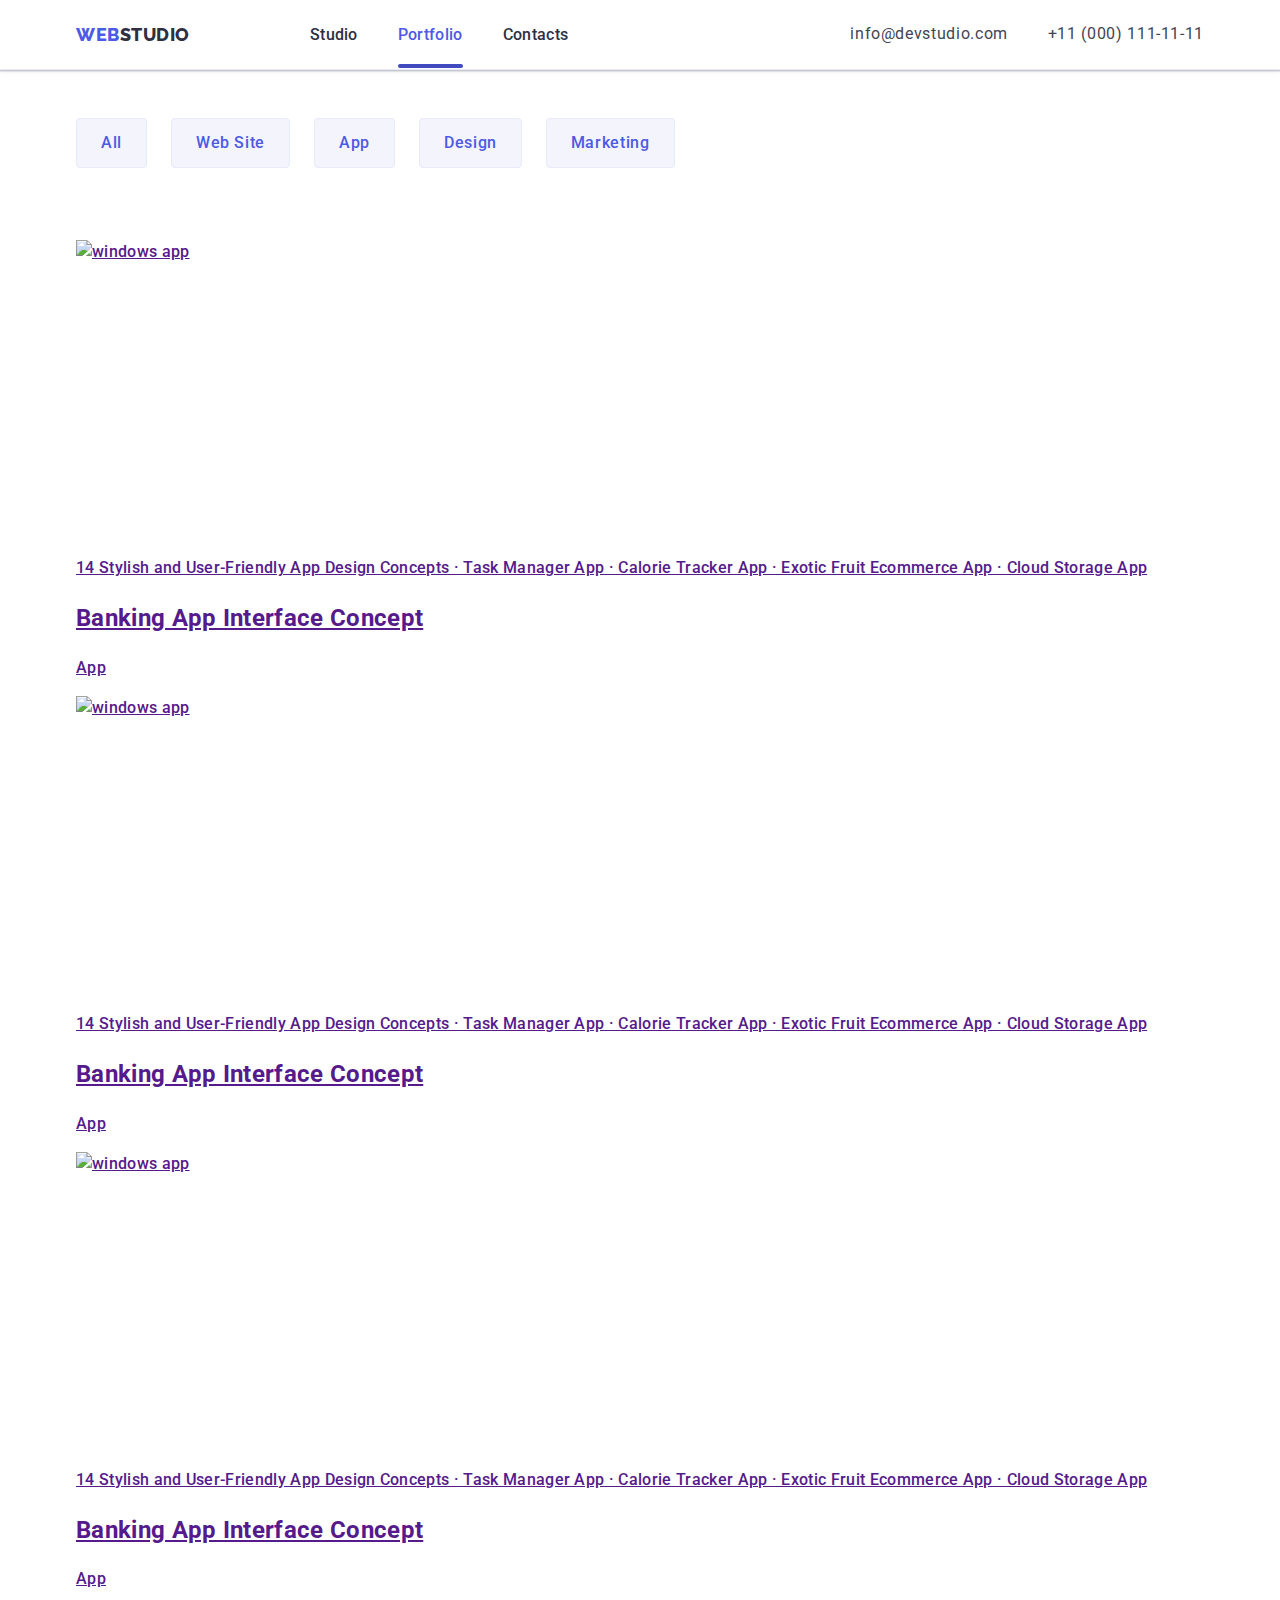
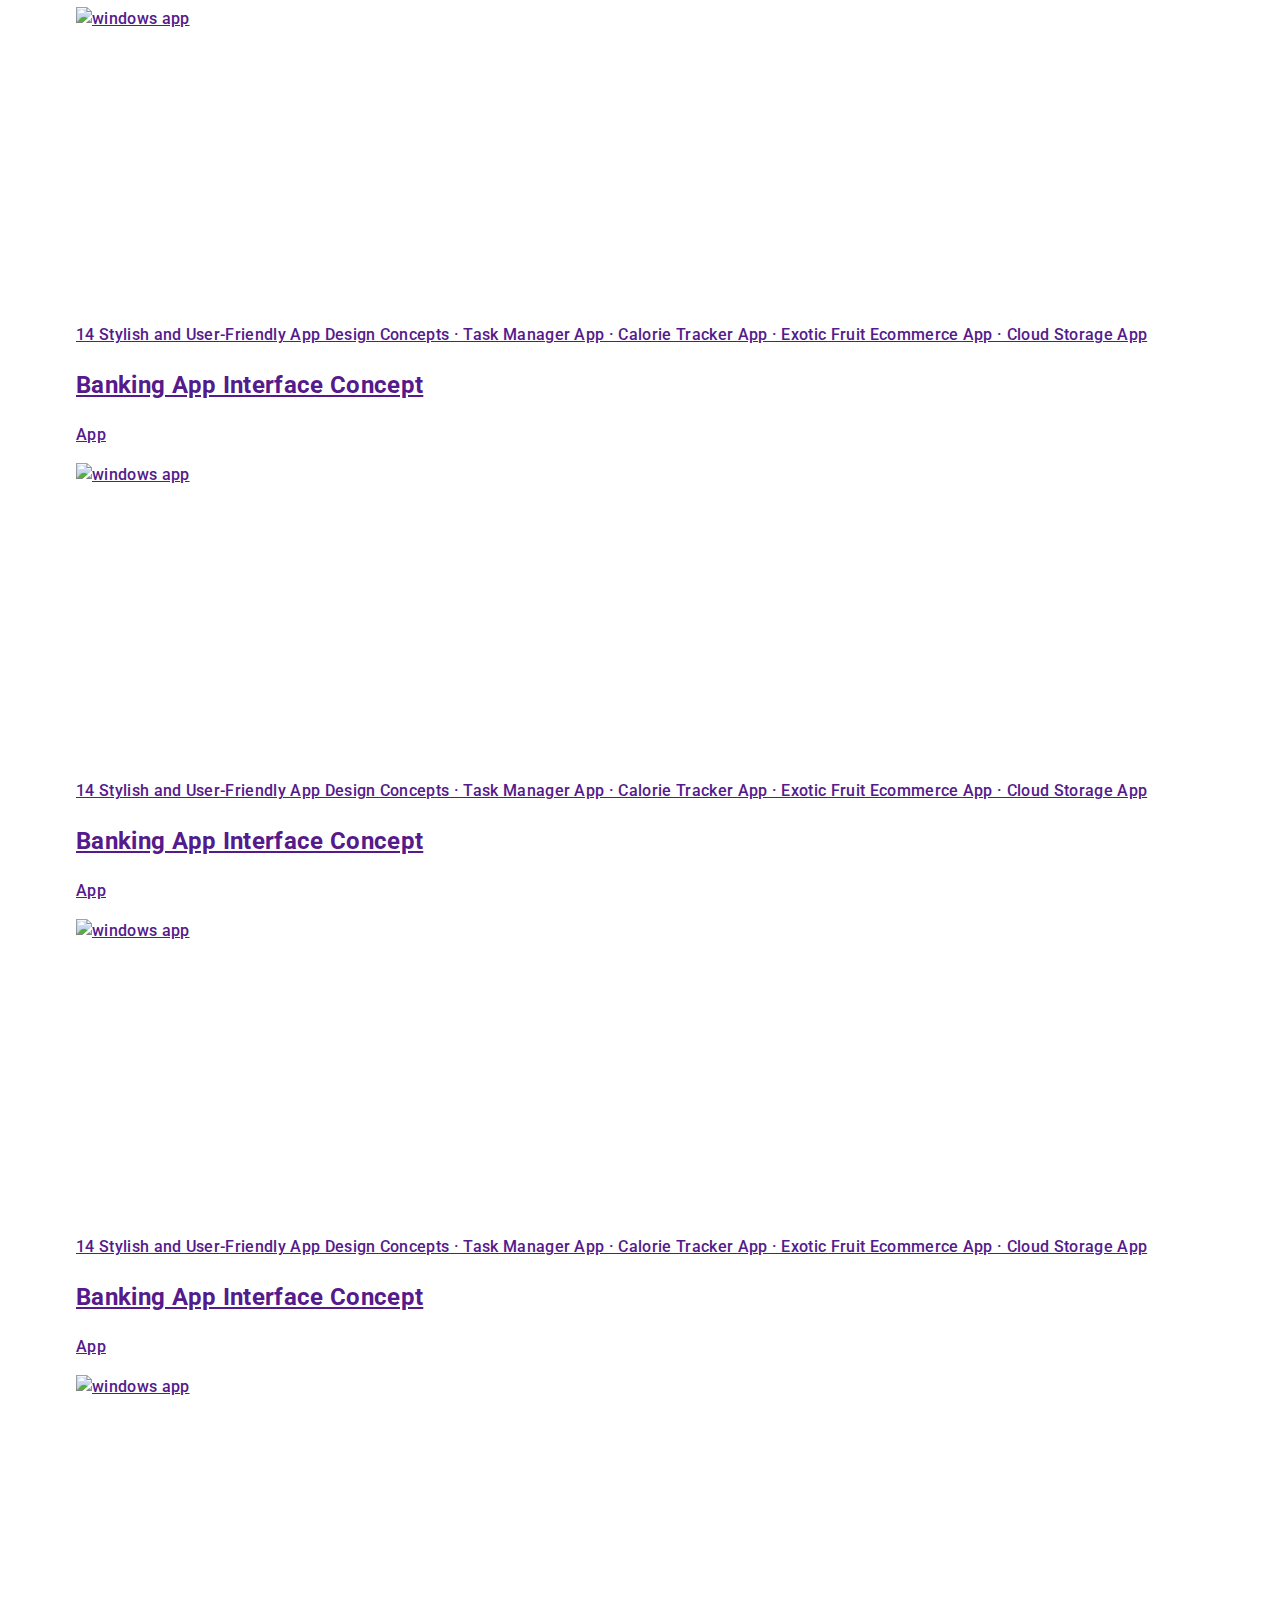
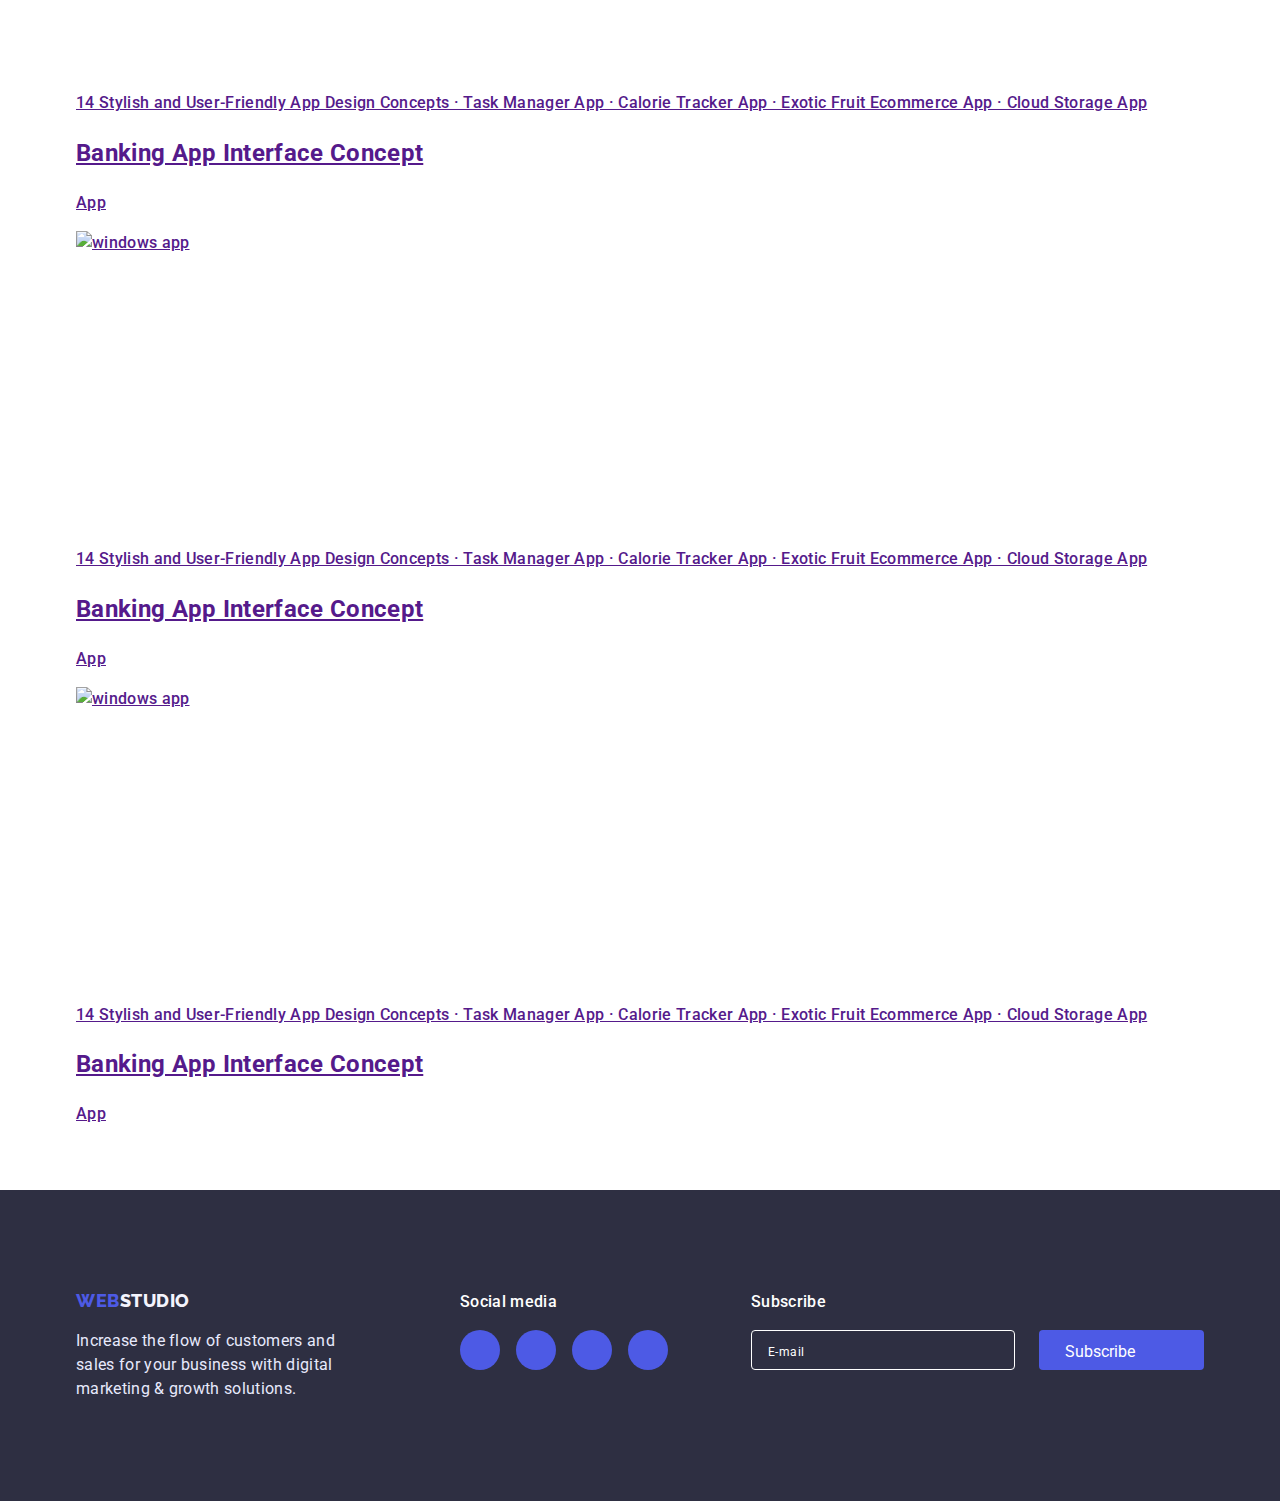
==== portfolio.html @ 79de7f24 "repaired main-page" ====
<!DOCTYPE html>
<html lang="en">
  <head>
    <meta charset="UTF-8" />
    <meta http-equiv="X-UA-Compatible" content="IE=edge" />
    <meta name="viewport" content="width=device-width, initial-scale=1.0" />
    <title>Portflio</title>
    <link rel="preconnect" href="https://fonts.googleapis.com" />
    <link rel="preconnect" href="https://fonts.gstatic.com" crossorigin />
    <link
      href="https://fonts.googleapis.com/css2?family=Raleway:wght@800&family=Roboto:wght@400;500;700;900&display=swap"
      rel="stylesheet"
    />
    <link
      rel="stylesheet"
      href="https://cdnjs.cloudflare.com/ajax/libs/modern-normalize/1.1.0/modern-normalize.min.css



"
    />
    <link rel="stylesheet" href="./css/main.min.css" />
    <!-- <link rel="stylesheet" href="./css/styles.css" /> -->
  </head>
  <body class="body">
    <!-- Шапка сайту -->
    <header class="page-header">
      <div class="container page-header-container main-nav">
        <nav class="navigation main-nav">
          <a href="./index.html" class="link-logo item link logo-header"
            >Web<span class="link-header-studio logo-heaer">Studio</span></a
          >
          <ul class="site-nav list link">
            <li class="item">
              <a href="./index.html" class="item-list link">Studio</a>
            </li>
            <li class="item">
              <a href="./portfolio.html" class="item-list current link"
                >Portfolio</a
              >
            </li>
            <li class="item"><a href="" class="item-list link">Contacts</a></li>
          </ul>
        </nav>

        <address class="adress-list main-adress">
          <ul class="contact list">
            <li class="contacts">
              <a class="link-contact link" href="mailto:info@devstudio.com"
                >info@devstudio.com</a
              >
            </li>
            <li class="contacts">
              <a class="link-contact link" href="tel:+110001111111"
                >+11 (000) 111-11-11</a
              >
            </li>
          </ul>
        </address>

        <button type="button" class="burger-mobile-menu" data-menu-open>
          <svg class="mobile-menu-open" width="32" height="22">
            <use href="./images/icons.svg#icon-burger"></use>
          </svg>
        </button>
      </div>
      <div class="mobile-menu" data-menu>
        <div class="container mobile-menu-container">
          <div>
            <button type="button" class="close-menu" data-menu-close>
              <svg class="icon-mobile-close" width="8" height="8">
                <use href="./images/icons.svg#icon-close"></use>
              </svg>
            </button>
            <nav class="navigation main-nav">
              <ul class="nav-site list link">
                <li class="item">
                  <a href="./index.html" class="item-list link">Studio</a>
                </li>
                <li class="item">
                  <a href="./portfolio.html" class="item-list link"
                    >Portfolio</a
                  >
                </li>
                <li class="item">
                  <a href="" class="item-list link current">Contacts</a>
                </li>
              </ul>
            </nav>
          </div>

          <div>
            <address class="list-adress main-adress">
              <ul class="contact-list list">
                <li class="contacts contact-main">
                  <a class="link-contact-main link" href="tel:+110001111111"
                    >+11 (000) 111-11-11</a
                  >
                </li>
                <li class="contacts">
                  <a class="link-contact link" href="mailto:info@devstudio.com"
                    >info@devstudio.com</a
                  >
                </li>
              </ul>
            </address>

            <ul class="team-soc">
              <li class="soc-item">
                <a href="" class="soc-link-ing">
                  <svg class="link-icon-mobile" width="24" height="24">
                    <use href="./images/icons.svg#icon-instagram"></use>
                  </svg>
                </a>
              </li>
              <li class="soc-item">
                <a href="" class="soc-link-ing">
                  <svg class="link-icon-mobile" width="24" height="24">
                    <use href="./images/icons.svg#icon-twitter"></use>
                  </svg>
                </a>
              </li>
              <li class="soc-item">
                <a href="" class="soc-link-ing">
                  <svg class="link-icon-mobile" width="24" height="24">
                    <use href="./images/icons.svg#icon-facebook"></use>
                  </svg>
                </a>
              </li>
              <li class="soc-item">
                <a href="" class="soc-link-ing">
                  <svg class="link-icon-mobile" width="24" height="24">
                    <use href="./images/icons.svg#icon-linkedin"></use>
                  </svg>
                </a>
              </li>
            </ul>
          </div>
        </div>
      </div>
    </header>
    <main>
      <section class="section-btn-list">
        <div class="container main-btn-section">
          <h1 hidden class="section-title">List-link</h1>
          <ul class="section-item list main-btn-list">
            <li class="portfolio-btn">
              <button class="btn-item" type="button">All</button>
            </li>
            <li class="portfolio-btn">
              <button class="btn-item" type="button">Web Site</button>
            </li>
            <li class="portfolio-btn">
              <button class="btn-item" type="button">App</button>
            </li>
            <li class="portfolio-btn">
              <button class="btn-item" type="button">Design</button>
            </li>
            <li class="portfolio-btn">
              <button class="btn-item" type="button">Marketing</button>
            </li>
          </ul>
          <ul class="portfolio-list list list-img">
            <li class="portfolio-item">
              <a href="" class="links-works link">
                <div class="project-thumb">
                  <img
                    src="./images/prf-1.jpg"
                    alt="windows app"
                    width="360"
                    height="300"
                  />

                  <div class="project-overlay">
                    <p class="project-text">
                      14 Stylish and User-Friendly App Design Concepts · Task
                      Manager App · Calorie Tracker App · Exotic Fruit Ecommerce
                      App · Cloud Storage App
                    </p>
                  </div>
                </div>
                <div class="set-card">
                  <h2 class="portfolio-title">Banking App Interface Concept</h2>
                  <p class="portfolio-text">App</p>
                </div></a
              >
            </li>

            <li class="portfolio-item">
              <a href="" class="links-works link">
                <div class="project-thumb">
                  <img
                    src="./images/prf-2.jpg"
                    alt="windows app"
                    width="360"
                    height="300"
                  />

                  <div class="project-overlay">
                    <p class="project-text">
                      14 Stylish and User-Friendly App Design Concepts · Task
                      Manager App · Calorie Tracker App · Exotic Fruit Ecommerce
                      App · Cloud Storage App
                    </p>
                  </div>
                </div>
                <div class="set-card">
                  <h2 class="portfolio-title">Banking App Interface Concept</h2>
                  <p class="portfolio-text">App</p>
                </div></a
              >
            </li>

            <li class="portfolio-item">
              <a href="" class="links-works link">
                <div class="project-thumb">
                  <img
                    src="./images/prf-3.jpg"
                    alt="windows app"
                    width="360"
                    height="300"
                  />

                  <div class="project-overlay">
                    <p class="project-text">
                      14 Stylish and User-Friendly App Design Concepts · Task
                      Manager App · Calorie Tracker App · Exotic Fruit Ecommerce
                      App · Cloud Storage App
                    </p>
                  </div>
                </div>
                <div class="set-card">
                  <h2 class="portfolio-title">Banking App Interface Concept</h2>
                  <p class="portfolio-text">App</p>
                </div></a
              >
            </li>

            <li class="portfolio-item">
              <a href="" class="links-works link">
                <div class="project-thumb">
                  <img
                    src="./images/prf-4.jpg"
                    alt="windows app"
                    width="360"
                    height="300"
                  />

                  <div class="project-overlay">
                    <p class="project-text">
                      14 Stylish and User-Friendly App Design Concepts · Task
                      Manager App · Calorie Tracker App · Exotic Fruit Ecommerce
                      App · Cloud Storage App
                    </p>
                  </div>
                </div>
                <div class="set-card">
                  <h2 class="portfolio-title">Banking App Interface Concept</h2>
                  <p class="portfolio-text">App</p>
                </div></a
              >
            </li>

            <li class="portfolio-item">
              <a href="" class="links-works link">
                <div class="project-thumb">
                  <img
                    src="./images/prf-5.jpg"
                    alt="windows app"
                    width="360"
                    height="300"
                  />

                  <div class="project-overlay">
                    <p class="project-text">
                      14 Stylish and User-Friendly App Design Concepts · Task
                      Manager App · Calorie Tracker App · Exotic Fruit Ecommerce
                      App · Cloud Storage App
                    </p>
                  </div>
                </div>
                <div class="set-card">
                  <h2 class="portfolio-title">Banking App Interface Concept</h2>
                  <p class="portfolio-text">App</p>
                </div></a
              >
            </li>

            <li class="portfolio-item">
              <a href="" class="links-works link">
                <div class="project-thumb">
                  <img
                    src="./images/prf-6.jpg"
                    alt="windows app"
                    width="360"
                    height="300"
                  />

                  <div class="project-overlay">
                    <p class="project-text">
                      14 Stylish and User-Friendly App Design Concepts · Task
                      Manager App · Calorie Tracker App · Exotic Fruit Ecommerce
                      App · Cloud Storage App
                    </p>
                  </div>
                </div>
                <div class="set-card">
                  <h2 class="portfolio-title">Banking App Interface Concept</h2>
                  <p class="portfolio-text">App</p>
                </div></a
              >
            </li>

            <li class="portfolio-item">
              <a href="" class="links-works link">
                <div class="project-thumb">
                  <img
                    src="./images/prf-7.jpg"
                    alt="windows app"
                    width="360"
                    height="300"
                  />

                  <div class="project-overlay">
                    <p class="project-text">
                      14 Stylish and User-Friendly App Design Concepts · Task
                      Manager App · Calorie Tracker App · Exotic Fruit Ecommerce
                      App · Cloud Storage App
                    </p>
                  </div>
                </div>
                <div class="set-card">
                  <h2 class="portfolio-title">Banking App Interface Concept</h2>
                  <p class="portfolio-text">App</p>
                </div></a
              >
            </li>

            <li class="portfolio-item">
              <a href="" class="links-works link">
                <div class="project-thumb">
                  <img
                    src="./images/prf-8.jpg"
                    alt="windows app"
                    width="360"
                    height="300"
                  />

                  <div class="project-overlay">
                    <p class="project-text">
                      14 Stylish and User-Friendly App Design Concepts · Task
                      Manager App · Calorie Tracker App · Exotic Fruit Ecommerce
                      App · Cloud Storage App
                    </p>
                  </div>
                </div>
                <div class="set-card">
                  <h2 class="portfolio-title">Banking App Interface Concept</h2>
                  <p class="portfolio-text">App</p>
                </div></a
              >
            </li>

            <li class="portfolio-item">
              <a href="" class="links-works link">
                <div class="project-thumb">
                  <img
                    src="./images/prf-9.jpg"
                    alt="windows app"
                    width="360"
                    height="300"
                  />

                  <div class="project-overlay">
                    <p class="project-text">
                      14 Stylish and User-Friendly App Design Concepts · Task
                      Manager App · Calorie Tracker App · Exotic Fruit Ecommerce
                      App · Cloud Storage App
                    </p>
                  </div>
                </div>
                <div class="set-card">
                  <h2 class="portfolio-title">Banking App Interface Concept</h2>
                  <p class="portfolio-text">App</p>
                </div></a
              >
            </li>
          </ul>
        </div>
      </section>
    </main>
    <!-- Футер -->
    <footer class="footer studio">
      <div class="container footer-top">
        <div class="footer-logo foot">
          <a class="link-footer link ftr" href="./index.html"
            >Web<span class="footer-studio">Studio</span></a
          >

          <p class="footer-text">
            Increase the flow of customers and sales for your business with
            digital marketing & growth solutions.
          </p>
        </div>
        <div class="footer-soc foot">
          <p class="footer-subject">Social media</p>
          <ul class="footer-list list">
            <li class="footer-item">
              <a href="" class="footer-link">
                <svg class="icon-ftr">
                  <use href="./images/icons.svg#icon-instagram"></use>
                </svg>
              </a>
            </li>
            <li class="footer-item">
              <a href="" class="footer-link">
                <svg class="icon-ftr">
                  <use href="./images/icons.svg#icon-twitter"></use>
                </svg>
              </a>
            </li>
            <li class="footer-item">
              <a href="" class="footer-link">
                <svg class="icon-ftr">
                  <use href="./images/icons.svg#icon-facebook"></use>
                </svg>
              </a>
            </li>
            <li class="footer-item">
              <a href="" class="footer-link">
                <svg class="icon-ftr">
                  <use href="./images/icons.svg#icon-linkedin"></use>
                </svg>
              </a>
            </li>
          </ul>
        </div>

        <div class="form-footer">
          <form class="input-form">
            <p class="subcribe">Subscribe</p>
            <div class="form-user-email">
              <label class="vissually-hidden" for="ftr-email">Email</label>
              <input
                id="ftr-email"
                class="input-footer"
                type="email"
                name="footer-email"
                placeholder="E-mail"
                required
              />
              <button type="submit" class="btn-submit">
                Subscribe
                <svg class="icon-ftr-subscribe">
                  <use href="./images/icons.svg#icon-subscribe"></use>
                </svg>
              </button>
            </div>
          </form>
        </div>
      </div>
    </footer>

    <script src="./js/mobile-menu.js"></script>
  </body>
</html>
---- css/main.min.css ----
.contacts{padding:0;width:auto}img{display:block;max-width:100%;height:auto}.list{padding:0;margin:0;list-style:none}.section-text{margin-top:0;margin-bottom:0;color:#434455;letter-spacing:.02em}.section-caption{margin:0;padding:0}.main-text{margin-top:0}body{color:#434455;font-style:normal;font-family:"Roboto",sans-serif;font-weight:500;font-size:16px;line-height:1.5;letter-spacing:.02em}@media screen and (max-width: 767px){.mobile-menu{position:fixed;width:100%;height:100%;top:0;left:0;background-color:#fff;overflow-y:scroll;-webkit-transform:scale(0.8);transform:scale(0.8);opacity:0;visibility:hidden;pointer-events:none;-webkit-transition:opacity 250ms cubic-bezier(0.4, 0, 0.2, 1),visibility 250ms cubic-bezier(0.4, 0, 0.2, 1),-webkit-transform 250ms cubic-bezier(0.4, 0, 0.2, 1);transition:opacity 250ms cubic-bezier(0.4, 0, 0.2, 1),visibility 250ms cubic-bezier(0.4, 0, 0.2, 1),-webkit-transform 250ms cubic-bezier(0.4, 0, 0.2, 1);transition:opacity 250ms cubic-bezier(0.4, 0, 0.2, 1),visibility 250ms cubic-bezier(0.4, 0, 0.2, 1),transform 250ms cubic-bezier(0.4, 0, 0.2, 1);transition:opacity 250ms cubic-bezier(0.4, 0, 0.2, 1),visibility 250ms cubic-bezier(0.4, 0, 0.2, 1),transform 250ms cubic-bezier(0.4, 0, 0.2, 1),-webkit-transform 250ms cubic-bezier(0.4, 0, 0.2, 1)}.mobile-menu.is-open{opacity:1;visibility:visible;pointer-events:auto;-webkit-transform:scale(1);transform:scale(1)}.mobile-menu>.mobile-menu-container{position:relative;padding-top:80px;padding-bottom:40px;padding-left:40px;padding-right:24px;display:-webkit-box;display:-ms-flexbox;display:flex;-webkit-box-orient:vertical;-webkit-box-direction:normal;-ms-flex-direction:column;flex-direction:column;-webkit-box-pack:justify;-ms-flex-pack:justify;justify-content:space-between;height:100%}.nav-site .link.current{color:#4d5ae5}.link-icon{width:16px;height:16px}.close-menu{position:absolute;width:24px;height:24px;top:24px;right:24px;padding:0;line-height:0;background-color:rgba(0,0,0,0);border:none;border-radius:50%;border:1px solid rgba(0,0,0,.1);background-color:#e7e9fc}.item-list{color:#2e2f42;text-decoration:none;font-size:36px;font-weight:700;line-height:1.111;letter-spacing:.02em}.contacts{padding:0;width:auto;display:block;margin:0}.contact-main{margin-bottom:40px}.team-soc{margin-top:40px}.nav-site .item+.item{margin-top:40px}.link-logo,.link-header-studio{font-family:"Raleway",sans-serif;font-weight:800;font-size:18px;line-height:1.17;letter-spacing:.03em;text-transform:uppercase}.link-logo{color:#4d5ae5;text-decoration:none}.link-header-studio{color:#2e2f42}.link-contact-main{display:block;font-style:normal;font-weight:700;font-size:24px;line-height:1.111;letter-spacing:.02em;color:#4d5ae5;text-decoration:none}.link-contact{font-style:normal;font-weight:500;line-height:1.2;letter-spacing:.02em;color:#434455;text-decoration:none}.team-soc{display:-webkit-box;display:-ms-flexbox;display:flex;-webkit-box-align:center;-ms-flex-align:center;align-items:center;list-style:none;margin-bottom:0;padding-left:0}.soc-link-ing{display:-webkit-box;display:-ms-flexbox;display:flex;-webkit-box-pack:center;-ms-flex-pack:center;justify-content:center;-webkit-box-align:center;-ms-flex-align:center;align-items:center;width:40px;height:40px;border-radius:50%;background-color:#4d5ae5}.burger-mobile-menu{padding:0;border:none;background-color:rgba(0,0,0,0)}}/*! normalize.css v8.0.1 | MIT License | github.com/necolas/normalize.css */html{line-height:1.15;-webkit-text-size-adjust:100%}body{margin:0}main{display:block}h1{font-size:2em;margin:.67em 0}hr{-webkit-box-sizing:content-box;box-sizing:content-box;height:0;overflow:visible}pre{font-family:monospace,monospace;font-size:1em}a{background-color:rgba(0,0,0,0)}abbr[title]{border-bottom:none;text-decoration:underline;-webkit-text-decoration:underline dotted;text-decoration:underline dotted}b,strong{font-weight:bolder}code,kbd,samp{font-family:monospace,monospace;font-size:1em}small{font-size:80%}sub,sup{font-size:75%;line-height:0;position:relative;vertical-align:baseline}sub{bottom:-0.25em}sup{top:-0.5em}img{border-style:none}button,input,optgroup,select,textarea{font-family:inherit;font-size:100%;line-height:1.15;margin:0}button,input{overflow:visible}button,select{text-transform:none}button,[type=button],[type=reset],[type=submit]{-webkit-appearance:button}button::-moz-focus-inner,[type=button]::-moz-focus-inner,[type=reset]::-moz-focus-inner,[type=submit]::-moz-focus-inner{border-style:none;padding:0}button:-moz-focusring,[type=button]:-moz-focusring,[type=reset]:-moz-focusring,[type=submit]:-moz-focusring{outline:1px dotted ButtonText}fieldset{padding:.35em .75em .625em}legend{-webkit-box-sizing:border-box;box-sizing:border-box;color:inherit;display:table;max-width:100%;padding:0;white-space:normal}progress{vertical-align:baseline}textarea{overflow:auto}[type=checkbox],[type=radio]{-webkit-box-sizing:border-box;box-sizing:border-box;padding:0}[type=number]::-webkit-inner-spin-button,[type=number]::-webkit-outer-spin-button{height:auto}[type=search]{-webkit-appearance:textfield;outline-offset:-2px}[type=search]::-webkit-search-decoration{-webkit-appearance:none}::-webkit-file-upload-button{-webkit-appearance:button;font:inherit}details{display:block}summary{display:list-item}template{display:none}[hidden]{display:none}.container{padding-left:15px;padding-right:15px;max-width:428px;margin-left:auto;margin-right:auto}.container{width:100%}@media screen and (min-width: 320px){.container{margin-left:auto;margin-right:auto}}@media screen and (min-width: 480px){.container{width:428px}}@media screen and (min-width: 768px){.container{width:768px}}@media screen and (min-width: 1200px){.container{width:1158px}}@media screen and (max-width: 1199px){.container-add{padding-top:0}.section-subject{margin-bottom:0}.section{padding-top:96px}.soc-list{display:-webkit-box;display:-ms-flexbox;display:flex;-ms-flex-wrap:wrap;flex-wrap:wrap;-webkit-column-gap:16px;-moz-column-gap:16px;column-gap:16px;row-gap:72px;-webkit-box-pack:center;-ms-flex-pack:center;justify-content:center}.item-link{display:-webkit-box;display:-ms-flexbox;display:flex;-webkit-box-align:center;-ms-flex-align:center;align-items:center;-webkit-box-pack:center;-ms-flex-pack:center;justify-content:center;width:190px;height:88px;border:1px solid #8e8f99;color:#8e8f99;border-radius:4px;-webkit-transition:color 250ms cubic-bezier(0.4, 0, 0.2, 1),border-color 250ms cubic-bezier(0.4, 0, 0.2, 1);transition:color 250ms cubic-bezier(0.4, 0, 0.2, 1),border-color 250ms cubic-bezier(0.4, 0, 0.2, 1)}.item-link:hover,.item-link:focus{border-color:#404bbf;color:#404bbf}.link-icon-list{width:104px;height:56px;fill:currentColor}}@media screen and (min-width: 768px){.item-link{width:168px}.soc-list{-webkit-column-gap:24px;-moz-column-gap:24px;column-gap:24px;row-gap:72px}}@media screen and (min-width: 1200px){.item-link{width:168px}.container-add{padding-top:0}.section-subject{margin-bottom:0}.soc-list{display:-webkit-box;display:-ms-flexbox;display:flex;gap:24px}.item-link{display:-webkit-box;display:-ms-flexbox;display:flex;-webkit-box-align:center;-ms-flex-align:center;align-items:center;-webkit-box-pack:center;-ms-flex-pack:center;justify-content:center;width:168px;height:88px;border:1px solid #8e8f99;color:#8e8f99;border-radius:4px;-webkit-transition:color 250ms cubic-bezier(0.4, 0, 0.2, 1),border-color 250ms cubic-bezier(0.4, 0, 0.2, 1);transition:color 250ms cubic-bezier(0.4, 0, 0.2, 1),border-color 250ms cubic-bezier(0.4, 0, 0.2, 1)}.item-link:hover,.item-link:focus{border-color:#404bbf;color:#404bbf}.link-icon-list{width:104px;height:56px;fill:currentColor}}@media screen and (max-width: 767px){.site-nav{display:none}.adress-list{display:none}}.main-nav .link-logo{padding-top:24px;padding-bottom:24px;display:inline-block}.page-header{border-bottom:1px solid #e7e9fc;-webkit-box-shadow:0px 1px 6px rgba(46,47,66,.08),0px 1px 1px rgba(46,47,66,.16),0px 2px 1px rgba(46,47,66,.08);box-shadow:0px 1px 6px rgba(46,47,66,.08),0px 1px 1px rgba(46,47,66,.16),0px 2px 1px rgba(46,47,66,.08)}.page-header-container{display:-webkit-box;display:-ms-flexbox;display:flex;-webkit-box-align:center;-ms-flex-align:center;align-items:center;-webkit-box-pack:justify;-ms-flex-pack:justify;justify-content:space-between}.burger-mobile-menu{padding:0;border:none;background-color:rgba(0,0,0,0)}.list{padding:0;margin:0;list-style:none}@media screen and (min-width: 768px){.mobile-menu,.burger-mobile-menu{display:none}.main-nav{display:-webkit-box;display:-ms-flexbox;display:flex;-webkit-box-align:center;-ms-flex-align:center;align-items:center}.main-nav .link-logo{padding-top:26px;padding-bottom:26px}.site-nav{display:-webkit-box;display:-ms-flexbox;display:flex;margin-left:76px}.contacts{display:-webkit-box;display:-ms-flexbox;display:flex}.link-logo,.link-header-studio{font-family:"Raleway",sans-serif;font-weight:800;font-size:18px;line-height:1.17;letter-spacing:.03em;text-transform:uppercase}.link-logo{color:#4d5ae5;text-decoration:none}.link-header-studio{color:#2e2f42}.item-list{font-style:normal;font-weight:500;letter-spacing:.02em;color:#404bbf;color:#2e2f42;text-decoration:none}.item-list:hover,.item-list:focus{color:#404bbf}.link.current{color:#404bbf}.navigation .link-logo{color:#4d5ae5}.site-nav .link-logo-item{color:#4d5ae5}.site-nav{margin-left:120px}.site-nav .item+.item{margin-left:40px}.site-nav .item-list{padding-top:24px;padding-bottom:24px}.link-contact{font-style:normal;font-weight:400;font-size:12px;line-height:1.17;letter-spacing:.04em;color:#434455;text-decoration:none}.contact .contacts+.contacts{margin-top:12px}.contacts .link-contact{color:#434455}.contacts .link-contact:hover,.contacts .link-contact:focus{color:#404bbf}.site-nav .link.current{color:#4d5ae5;position:relative}.item>.current::after{content:"";position:absolute;left:0px;bottom:0;width:100%;height:4px;border-radius:2px;background-color:#404bbf}.page-header-container{padding-left:15px;padding-right:15px}}@media screen and (min-width: 1200px){.contact{display:-webkit-box;display:-ms-flexbox;display:flex}.contact .contacts+.contacts{margin-top:0;margin-left:40px}.contacts .link-contact{padding-top:24px;padding-bottom:24px}.link-contact{font-size:16px}}.hero-title{margin:0 auto;margin-bottom:72px;max-width:496px;color:#fff;font-weight:700;font-size:56px;line-height:1.07;letter-spacing:.02em}.hero-background{padding:0}.button-hero{padding:16px 32px;min-width:169px;cursor:pointer;color:#fff;background-color:#4d5ae5;font-family:inherit;font-weight:500;font-size:16px;line-height:1.5;letter-spacing:.04em;border-radius:4px;border:1px solid rgba(0,0,0,0);-webkit-transition:background-color 250ms cubic-bezier(0.4, 0, 0.2, 1);transition:background-color 250ms cubic-bezier(0.4, 0, 0.2, 1)}.hero{padding-top:112px;padding-bottom:112px;text-align:center;background-color:rgba(46,47,66,.7);margin:0 auto;background-image:-webkit-gradient(linear, left top, left bottom, from(rgba(46, 47, 66, 0.7)), to(rgba(46, 47, 66, 0.7))),url(../images/mob1x.jpg);background-image:linear-gradient(rgba(46, 47, 66, 0.7), rgba(46, 47, 66, 0.7)),url(../images/mob1x.jpg);background-repeat:no-repeat;background-position:center;background-size:cover}@media screen and (min-device-pixel-ratio: 2)and (max-width: 767px),screen and (-webkit-min-device-pixel-ratio: 2)and (max-width: 767px),screen and (min-resolution: 192dpi)and (max-width: 767px),screen and (min-resolution: 2dppx)and (max-width: 767px){.hero{background-image:-webkit-gradient(linear, left top, left bottom, from(rgba(46, 47, 66, 0.7)), to(rgba(46, 47, 66, 0.7))),url(../images/mob@2x.jpg);background-image:linear-gradient(rgba(46, 47, 66, 0.7), rgba(46, 47, 66, 0.7)),url(../images/mob@2x.jpg);max-width:480px}}@media screen and (max-width: 767px){.hero-title{width:320px;font-size:36px;line-height:1.111}}@media screen and (min-width: 768px){.hero-title{max-width:496px;font-size:56px;line-height:1.07}.hero{background-image:-webkit-gradient(linear, left top, left bottom, from(rgba(46, 47, 66, 0.7)), to(rgba(46, 47, 66, 0.7))),url(../images/tab1x.jpg);background-image:linear-gradient(rgba(46, 47, 66, 0.7), rgba(46, 47, 66, 0.7)),url(../images/tab1x.jpg)}.hero-title{margin-bottom:36px}}@media screen and (min-width: 768px)and (min-device-pixel-ratio: 2)and (min-width: 768px),screen and (min-width: 768px)and (-webkit-min-device-pixel-ratio: 2)and (min-width: 768px),screen and (min-width: 768px)and (min-resolution: 192dpi)and (min-width: 768px),screen and (min-width: 768px)and (min-resolution: 2dppx)and (min-width: 768px){.hero{background-image:-webkit-gradient(linear, left top, left bottom, from(rgba(46, 47, 66, 0.7)), to(rgba(46, 47, 66, 0.7))),url(../images/tab@2x.jpg);background-image:linear-gradient(rgba(46, 47, 66, 0.7), rgba(46, 47, 66, 0.7)),url(../images/tab@2x.jpg)}}@media screen and (min-width: 1200px){.hero-title{margin-bottom:48px}.hero{padding-top:188px;padding-bottom:188px;background-image:-webkit-gradient(linear, left top, left bottom, from(rgba(46, 47, 66, 0.7)), to(rgba(46, 47, 66, 0.7))),url(../images/desktop1x.jpg);background-image:linear-gradient(rgba(46, 47, 66, 0.7), rgba(46, 47, 66, 0.7)),url(../images/desktop1x.jpg)}}@media screen and (min-width: 1200px)and (min-device-pixel-ratio: 2)and (min-width: 1200px),screen and (min-width: 1200px)and (-webkit-min-device-pixel-ratio: 2)and (min-width: 1200px),screen and (min-width: 1200px)and (min-resolution: 192dpi)and (min-width: 1200px),screen and (min-width: 1200px)and (min-resolution: 2dppx)and (min-width: 1200px){.hero{background-image:-webkit-gradient(linear, left top, left bottom, from(rgba(46, 47, 66, 0.7)), to(rgba(46, 47, 66, 0.7))),url(../images/desktop@2x.jpg);background-image:linear-gradient(rgba(46, 47, 66, 0.7), rgba(46, 47, 66, 0.7)),url(../images/desktop@2x.jpg)}}@media screen and (min-width: 1200px){.hero-title{max-width:496px;font-size:56px;line-height:1.07}}@media screen and (min-width: 768px)and (max-width: 1199px){.hero{max-width:768px}}@media screen and (min-width: 1200px){.hero{min-width:1200px}}.backdrop.is-hidden{opacity:0;pointer-events:none;visibility:hidden}.backdrop{position:fixed;left:0;top:0;width:100%;height:100%;background-color:rgba(46,47,66,.4);opacity:1;-webkit-transition:opacity 250ms cubic-bezier(0.4, 0, 0.2, 1),visibility 250ms cubic-bezier(0.4, 0, 0.2, 1);transition:opacity 250ms cubic-bezier(0.4, 0, 0.2, 1),visibility 250ms cubic-bezier(0.4, 0, 0.2, 1)}.backdrop.is-hidden .modal{-webkit-transform:translate(-50%, -50%) scale(1.1);transform:translate(-50%, -50%) scale(1.1)}.modal{position:absolute;top:50%;left:50%;padding:72px 24px 24px 24px;border-radius:4px;max-width:392px;width:100%;min-height:586px;-webkit-transform:translate(-50%, -50%) scale(1);transform:translate(-50%, -50%) scale(1);-webkit-transition:-webkit-transform 250ms cubic-bezier(0.4, 0, 0.2, 1);transition:-webkit-transform 250ms cubic-bezier(0.4, 0, 0.2, 1);transition:transform 250ms cubic-bezier(0.4, 0, 0.2, 1);transition:transform 250ms cubic-bezier(0.4, 0, 0.2, 1), -webkit-transform 250ms cubic-bezier(0.4, 0, 0.2, 1);background-color:#fcfcfc;-webkit-box-shadow:0px 1px 1px rgba(0,0,0,.14),0px 1px 3px rgba(0,0,0,.12),0px 2px 1px rgba(0,0,0,.2);box-shadow:0px 1px 1px rgba(0,0,0,.14),0px 1px 3px rgba(0,0,0,.12),0px 2px 1px rgba(0,0,0,.2)}.icon-modal{width:8px;height:8px;position:absolute;top:50%;left:50%;-webkit-transform:translate(-50%, -50%);transform:translate(-50%, -50%)}.close-modal{position:absolute;width:24px;height:24px;top:24px;right:24px;border-radius:50%;cursor:pointer;border:1px solid rgba(0,0,0,.1);background-color:#e7e9fc;-webkit-transition:opacity 250ms cubic-bezier(0.4, 0, 0.2, 1),background-color 250ms cubic-bezier(0.4, 0, 0.2, 1);transition:opacity 250ms cubic-bezier(0.4, 0, 0.2, 1),background-color 250ms cubic-bezier(0.4, 0, 0.2, 1);padding:0;fill:#2e2f42}.close-modal:hover,.close-modal:focus{background-color:#4d5ae5;fill:#fff}.form-modal-text{font-weight:500;text-align:center;letter-spacing:.02em;color:#2e2f42;margin-top:0;margin-bottom:16px}.top-label{font-size:12px;line-height:1.17;margin-bottom:4px;letter-spacing:.04em;color:#8e8f99}.form-field{display:-webkit-box;display:-ms-flexbox;display:flex;-webkit-box-orient:vertical;-webkit-box-direction:normal;-ms-flex-direction:column;flex-direction:column;margin-bottom:8px;border-radius:4px}.form-input{padding:11px 38px;margin:0;border:1px solid rgba(46,47,66,.4);border-radius:4px;-webkit-transition:border-color 250ms cubic-bezier(0.4, 0, 0.2, 1);transition:border-color 250ms cubic-bezier(0.4, 0, 0.2, 1);width:100%;height:40px;background-color:rgba(0,0,0,0)}.form-label{margin-bottom:4px;color:#8e8f99}.button-form{-webkit-box-align:center;-ms-flex-align:center;align-items:center;display:-webkit-box;display:-ms-flexbox;display:flex;-webkit-box-pack:center;-ms-flex-pack:center;justify-content:center;cursor:pointer;min-width:169px;padding:16px 32px;margin-left:auto;margin-right:auto;line-height:24px;border-radius:4px;border-color:rgba(0,0,0,0);color:#fff;background-color:#4d5ae5;-webkit-transition:background-color 250ms cubic-bezier(0.4, 0, 0.2, 1),-webkit-box-shadow 250ms cubic-bezier(0.4, 0, 0.2, 1);transition:background-color 250ms cubic-bezier(0.4, 0, 0.2, 1),-webkit-box-shadow 250ms cubic-bezier(0.4, 0, 0.2, 1);transition:background-color 250ms cubic-bezier(0.4, 0, 0.2, 1),box-shadow 250ms cubic-bezier(0.4, 0, 0.2, 1);transition:background-color 250ms cubic-bezier(0.4, 0, 0.2, 1),box-shadow 250ms cubic-bezier(0.4, 0, 0.2, 1),-webkit-box-shadow 250ms cubic-bezier(0.4, 0, 0.2, 1)}.button-form:hover,.button-form:focus{background-color:#404bbf;-webkit-box-shadow:0px 4px 4px rgba(0,0,0,.15);box-shadow:0px 4px 4px rgba(0,0,0,.15)}.form-icon{position:absolute;top:50%;left:16px;-webkit-transform:translateY(-50%);transform:translateY(-50%);width:18px;height:18px;-webkit-transition:fill 250ms cubic-bezier(0.4, 0, 0.2, 1);transition:fill 250ms cubic-bezier(0.4, 0, 0.2, 1)}.thumb-form{position:relative}.form-icons{position:absolute;top:50%;left:16px;-webkit-transform:translateY(-50%);transform:translateY(-50%);width:18px;height:24px;-webkit-transition:fill 250ms cubic-bezier(0.4, 0, 0.2, 1);transition:fill 250ms cubic-bezier(0.4, 0, 0.2, 1)}.thumb-form:focus-within>.form-input{border-color:#4d5ae5;outline:none}.thumb-form:focus-within>.form-icon,.thumb-form:focus-within>.form-icons{fill:#4d5ae5}.form-comment{display:-webkit-box;display:-ms-flexbox;display:flex;-webkit-box-orient:vertical;-webkit-box-direction:normal;-ms-flex-direction:column;flex-direction:column;margin-bottom:16px}.user-comments-area{width:100%;height:120px;margin:0;padding:8px 16px;border:1px solid rgba(46,47,66,.4);border-radius:4px;-webkit-transition:border-color 250ms cubic-bezier(0.4, 0, 0.2, 1);transition:border-color 250ms cubic-bezier(0.4, 0, 0.2, 1);background-color:rgba(0,0,0,0);resize:none}.user-comments-area::-webkit-input-placeholder{font-size:12px;line-height:1.17;letter-spacing:.04em;color:rgba(46,47,66,.4)}.user-comments-area::-moz-placeholder{font-size:12px;line-height:1.17;letter-spacing:.04em;color:rgba(46,47,66,.4)}.user-comments-area:-ms-input-placeholder{font-size:12px;line-height:1.17;letter-spacing:.04em;color:rgba(46,47,66,.4)}.user-comments-area::-ms-input-placeholder{font-size:12px;line-height:1.17;letter-spacing:.04em;color:rgba(46,47,66,.4)}.user-comments-area::placeholder{font-size:12px;line-height:1.17;letter-spacing:.04em;color:rgba(46,47,66,.4)}.form-comment:focus-within>.user-comments-area{border-color:#4d5ae5;outline:none}.privacy-link{color:#4d5ae5;display:inline-block;font-size:12px;line-height:1.17;letter-spacing:.04em;margin-left:4px}.check-text{display:-webkit-box;display:-ms-flexbox;display:flex;-webkit-box-align:center;-ms-flex-align:center;align-items:center;gap:5px}.check-text>.check-icon{width:16px;height:16px;border:1px solid rgba(46,47,66,.4);border-radius:2px;display:-webkit-box;display:-ms-flexbox;display:flex;cursor:pointer;-ms-flex-negative:0;flex-shrink:0;-webkit-box-align:center;-ms-flex-align:center;align-items:center;-webkit-box-pack:center;-ms-flex-pack:center;justify-content:center;fill:rgba(0,0,0,0);-webkit-transition:background-color 250ms cubic-bezier(0.4, 0, 0.2, 1),fill 250ms cubic-bezier(0.4, 0, 0.2, 1);transition:background-color 250ms cubic-bezier(0.4, 0, 0.2, 1),fill 250ms cubic-bezier(0.4, 0, 0.2, 1)}.checkbox-input:checked+.check-text>.check-icon{background-color:#404bbf;border:none;fill:#f4f4fd}.checkbox-input:focus+.check-text>.check-icon{border-color:#404bbf}.form-agree{margin-bottom:24px;width:100%}.text-form{height:16px;font-size:12px;line-height:1.17;letter-spacing:.04em;color:#8e8f99}.check-text{display:-webkit-box;display:-ms-flexbox;display:flex;-webkit-box-align:center;-ms-flex-align:center;align-items:center}.checkbox-input{position:absolute;width:1px;height:1px;margin:-1px;border:0;padding:0;white-space:nowrap;-webkit-clip-path:inset(100%);clip-path:inset(100%);clip:rect(0 0 0 0);overflow:hidden}.icon-checkbox{width:10px;height:8px}.section-title-hidden{position:absolute;width:1px;height:1px;margin:-1px;border:0;padding:0;white-space:nowrap;-webkit-clip-path:inset(100%);clip-path:inset(100%);clip:rect(0 0 0 0);overflow:hidden}@media screen and (max-width: 767px){.container-list{padding-left:15px;padding-right:15px;margin:0;max-width:480px;margin-left:auto;margin-right:auto}.section-title{margin-top:0;margin-bottom:8px;font-style:normal;font-weight:700;font-size:36px;line-height:1.111;text-align:center;letter-spacing:.02em;color:#2e2f42}.section-text{font-style:normal;font-weight:500;letter-spacing:.02em}.item-section-features:not(:last-child){margin-bottom:72px}}@media screen and (min-width: 768px){.section{padding-top:96px;padding-bottom:96px}.container-list{margin:0;max-width:768px;margin-left:auto;margin-right:auto}.main-section{display:-webkit-box;display:-ms-flexbox;display:flex;-ms-flex-wrap:wrap;flex-wrap:wrap;-webkit-column-gap:24px;-moz-column-gap:24px;column-gap:24px;row-gap:48px}.item-section-features{width:50%;-ms-flex-preferred-size:calc((100% - 48px)/2);flex-basis:calc((100% - 48px)/2);margin-right:0}.section-title{margin-top:0;margin-bottom:8px;font-style:normal;font-weight:700;font-size:36px;line-height:1.111;letter-spacing:.02em}}@media screen and (max-width: 1199px){.link-features{display:none}.section-sec{display:none}}@media screen and (max-width: 767px)and (max-width: 1199px){.main-section{-ms-flex-wrap:wrap;flex-wrap:wrap}}@media screen and (min-width: 1200px){.section{padding-top:120px;padding-bottom:120px}.main-section{-ms-flex-wrap:nowrap;flex-wrap:nowrap;max-width:1158px}.item-section-features{margin:0}.section-title{font-weight:500;font-size:20px;line-height:1.2}.section-list{display:-webkit-box;display:-ms-flexbox;display:flex;gap:24px}.section-text{font-weight:400}.main-section .item-section-features{width:264px}.link-features{display:-webkit-box;display:-ms-flexbox;display:flex;-webkit-box-pack:center;-ms-flex-pack:center;justify-content:center;-webkit-box-align:center;-ms-flex-align:center;align-items:center;width:264px;height:112px;margin-bottom:8px;border-radius:4px;background-color:#f4f4fd}.icon-features{width:60px;height:64px}}@media screen and (min-width: 1199px){.our-work{display:-webkit-box;display:-ms-flexbox;display:flex}.devices .list-works+.list-works{margin-left:24px}.section{color:#2e2f42}.section-sec{padding-bottom:120px}.section-subject{margin-top:0;margin-bottom:72px;font-weight:700;font-size:36px;line-height:1.11;text-align:center;letter-spacing:.02em;text-transform:capitalize}}@media screen and (max-width: 767px){.section{padding-bottom:96px}.section-subject{margin-top:0;margin-bottom:72px;font-style:normal;font-weight:700;font-size:36px;line-height:1.1;text-align:center}.team-subject{display:-webkit-box;display:-ms-flexbox;display:flex;-webkit-box-orient:vertical;-webkit-box-direction:normal;-ms-flex-direction:column;flex-direction:column;-webkit-box-align:center;-ms-flex-align:center;align-items:center}.team{background-color:#f4f4fd}.container-list{padding-bottom:0}.section .section-caption{color:#2e2f42;font-weight:500;font-size:20px;line-height:1.2;letter-spacing:.02em;text-align:center;margin-bottom:8px}.main-text{color:#434455;font-weight:400;letter-spacing:.02em;font-size:16px;text-align:center;margin-bottom:8px}.set-team-cards{padding:32px 16px;width:264px;height:168px;text-align:center;background-color:#fff;border:1px solid #e7e9fc;border-radius:0px 0px 4px 4px;-webkit-box-shadow:0px 1px 6px rgba(46,47,66,.08),0px 1px 1px rgba(46,47,66,.16),0px 2px 1px rgba(46,47,66,.08);box-shadow:0px 1px 6px rgba(46,47,66,.08),0px 1px 1px rgba(46,47,66,.16),0px 2px 1px rgba(46,47,66,.08)}.soc-link-ing{display:-webkit-box;display:-ms-flexbox;display:flex;-webkit-box-pack:center;-ms-flex-pack:center;justify-content:center;-webkit-box-align:center;-ms-flex-align:center;align-items:center;width:40px;height:40px;border-radius:50%;background-color:#4d5ae5}.link-icon{width:16px;height:16px}.team-soc{gap:24px;display:-webkit-box;display:-ms-flexbox;display:flex;-webkit-box-align:center;-ms-flex-align:center;align-items:center;-webkit-box-pack:justify;-ms-flex-pack:justify;justify-content:space-between}.list-img-team:not(:last-child){margin-bottom:72px}}@media screen and (min-width: 768px){.container-team{width:768px;padding-left:15px;padding-right:15px;margin-left:auto;margin-right:auto}.container-list{padding-bottom:0}.section{padding-top:96px}.team-list{padding-bottom:96px}.section-subject{margin-top:0;margin-bottom:72px;font-style:normal;font-weight:700;font-size:36px;line-height:1.1;text-align:center}.team-list{padding-top:0;padding-bottom:0}.set-team-cards{padding:32px 16px;width:264px;height:168px;text-align:center;background-color:#fff;border:1px solid #e7e9fc;border-radius:0px 0px 4px 4px;-webkit-box-shadow:0px 1px 6px rgba(46,47,66,.08),0px 1px 1px rgba(46,47,66,.16),0px 2px 1px rgba(46,47,66,.08);box-shadow:0px 1px 6px rgba(46,47,66,.08),0px 1px 1px rgba(46,47,66,.16),0px 2px 1px rgba(46,47,66,.08)}.soc-link-ing{display:-webkit-box;display:-ms-flexbox;display:flex;-webkit-box-pack:center;-ms-flex-pack:center;justify-content:center;-webkit-box-align:center;-ms-flex-align:center;align-items:center;width:40px;height:40px;border-radius:50%;background-color:#4d5ae5;-webkit-transition:background-color 250ms cubic-bezier(0.4, 0, 0.2, 1);transition:background-color 250ms cubic-bezier(0.4, 0, 0.2, 1)}.team-soc{gap:24px;display:-webkit-box;display:-ms-flexbox;display:flex;-webkit-box-align:center;-ms-flex-align:center;align-items:center;-webkit-box-pack:justify;-ms-flex-pack:justify;justify-content:space-between}.link-icon{width:16px;height:16px}.section .section-caption{color:#2e2f42;font-weight:500;font-size:20px;line-height:1.2;letter-spacing:.02em;text-align:center;margin-bottom:8px}.main-text{color:#434455;font-weight:400;letter-spacing:.02em;font-size:16px;text-align:center;margin-bottom:8px}.team{background-color:#f4f4fd}.team-subject{display:-webkit-box;display:-ms-flexbox;display:flex;-ms-flex-wrap:wrap;flex-wrap:wrap;-webkit-column-gap:24px;-moz-column-gap:24px;column-gap:24px;row-gap:64px;-webkit-box-pack:center;-ms-flex-pack:center;justify-content:center}}@media screen and (min-width: 1200px){.soc-link-ing{cursor:pointer;-webkit-transition:background-color 250ms cubic-bezier(0.4, 0, 0.2, 1);transition:background-color 250ms cubic-bezier(0.4, 0, 0.2, 1)}.soc-link-ing:hover,.soc-link-ing:focus{background-color:#404bbf}}.contacts{padding:0;width:auto}img{display:block;max-width:100%;height:auto}.list{padding:0;margin:0;list-style:none}.section-text{margin-top:0;margin-bottom:0;color:#434455;letter-spacing:.02em}.section-caption{margin:0;padding:0}.main-text{margin-top:0}body{color:#434455;font-style:normal;font-family:"Roboto",sans-serif;font-weight:500;font-size:16px;line-height:1.5;letter-spacing:.02em}@media screen and (max-width: 767px){.site-nav{display:none}.adress-list{display:none}}.main-nav .link-logo{padding-top:26px;padding-bottom:26px;display:inline-block}.page-header{border-bottom:1px solid #e7e9fc;-webkit-box-shadow:0px 1px 6px rgba(46,47,66,.08),0px 1px 1px rgba(46,47,66,.16),0px 2px 1px rgba(46,47,66,.08);box-shadow:0px 1px 6px rgba(46,47,66,.08),0px 1px 1px rgba(46,47,66,.16),0px 2px 1px rgba(46,47,66,.08)}.page-header-container{display:-webkit-box;display:-ms-flexbox;display:flex;-webkit-box-align:center;-ms-flex-align:center;align-items:center;-webkit-box-pack:justify;-ms-flex-pack:justify;justify-content:space-between}.burger-mobile-menu{padding:0;border:none;background-color:rgba(0,0,0,0)}.list{padding:0;margin:0;list-style:none}@media screen and (min-width: 768px){.mobile-menu,.burger-mobile-menu{display:none}.main-nav{display:-webkit-box;display:-ms-flexbox;display:flex;-webkit-box-align:center;-ms-flex-align:center;align-items:center}.main-nav .link-logo{padding-top:24px;padding-bottom:24px}.site-nav{display:-webkit-box;display:-ms-flexbox;display:flex;margin-left:76px}.contacts{display:-webkit-box;display:-ms-flexbox;display:flex}.link-logo,.link-header-studio{font-family:"Raleway",sans-serif;font-weight:800;font-size:18px;line-height:1.17;letter-spacing:.03em;text-transform:uppercase}.link-logo{color:#4d5ae5;text-decoration:none}.link-header-studio{color:#2e2f42}.item-list{font-style:normal;font-weight:500;letter-spacing:.02em;color:#404bbf;color:#2e2f42;text-decoration:none}.item-list:hover,.item-list:focus{color:#404bbf}.link.current{color:#404bbf}.navigation .link-logo{color:#4d5ae5}.site-nav .link-logo-item{color:#4d5ae5}.site-nav{margin-left:120px}.site-nav .item+.item{margin-left:40px}.site-nav .item-list{padding-top:24px;padding-bottom:24px}.link-contact{font-style:normal;font-weight:400;font-size:12px;line-height:1.17;letter-spacing:.04em;color:#434455;text-decoration:none}.contact .contacts+.contacts{margin-top:12px}.contacts .link-contact{color:#434455}.contacts .link-contact:hover,.contacts .link-contact:focus{color:#404bbf}.site-nav .link.current{color:#4d5ae5;position:relative}.item>.current::after{content:"";position:absolute;left:0px;bottom:0;width:100%;height:4px;border-radius:2px;background-color:#404bbf}}.page-header-container{padding-left:15px;padding-right:15px}@media screen and (min-width: 1200px){.contact{display:-webkit-box;display:-ms-flexbox;display:flex}.contact .contacts+.contacts{margin-top:0;margin-left:40px}.contacts .link-contact{padding-top:24px;padding-bottom:24px}.link-contact{font-size:16px}}.container{padding-left:15px;padding-right:15px;max-width:428px;margin-left:auto;margin-right:auto}.container{width:100%}@media screen and (min-width: 480px){.container{max-width:428px}}@media screen and (min-width: 768px){.container{max-width:768px}}@media screen and (min-width: 1200px){.container{max-width:1158px}}@media screen and (max-width: 767px){.mobile-menu{position:fixed;width:100%;height:100%;top:0;left:0;background-color:#fff;overflow-y:scroll;-webkit-transform:scale(0.8);transform:scale(0.8);opacity:0;visibility:hidden;pointer-events:none;-webkit-transition:opacity 250ms cubic-bezier(0.4, 0, 0.2, 1),visibility 250ms cubic-bezier(0.4, 0, 0.2, 1),-webkit-transform 250ms cubic-bezier(0.4, 0, 0.2, 1);transition:opacity 250ms cubic-bezier(0.4, 0, 0.2, 1),visibility 250ms cubic-bezier(0.4, 0, 0.2, 1),-webkit-transform 250ms cubic-bezier(0.4, 0, 0.2, 1);transition:opacity 250ms cubic-bezier(0.4, 0, 0.2, 1),visibility 250ms cubic-bezier(0.4, 0, 0.2, 1),transform 250ms cubic-bezier(0.4, 0, 0.2, 1);transition:opacity 250ms cubic-bezier(0.4, 0, 0.2, 1),visibility 250ms cubic-bezier(0.4, 0, 0.2, 1),transform 250ms cubic-bezier(0.4, 0, 0.2, 1),-webkit-transform 250ms cubic-bezier(0.4, 0, 0.2, 1)}.mobile-menu.is-open{opacity:1;visibility:visible;pointer-events:auto;-webkit-transform:scale(1);transform:scale(1)}.mobile-menu>.mobile-menu-container{position:relative;padding-top:80px;padding-bottom:40px;padding-left:40px;padding-right:24px;display:-webkit-box;display:-ms-flexbox;display:flex;-webkit-box-orient:vertical;-webkit-box-direction:normal;-ms-flex-direction:column;flex-direction:column;-webkit-box-pack:justify;-ms-flex-pack:justify;justify-content:space-between;height:100%}.nav-site .link.current{color:#4d5ae5}.link-icon{width:16px;height:16px}.close-menu{position:absolute;width:24px;height:24px;top:24px;right:24px;padding:0;line-height:0;background-color:rgba(0,0,0,0);border:none;border-radius:50%;border:1px solid rgba(0,0,0,.1);background-color:#e7e9fc}.item-list{color:#2e2f42;text-decoration:none;font-size:36px;font-weight:700;line-height:1.111;letter-spacing:.02em}.contacts{padding:0;width:auto;display:block;margin:0}.contact-main{margin-bottom:40px}.team-soc{margin-top:40px}.nav-site .item+.item{margin-top:40px}.link-logo,.link-header-studio{font-family:"Raleway",sans-serif;font-weight:800;font-size:18px;line-height:1.17;letter-spacing:.03em;text-transform:uppercase}.link-logo{color:#4d5ae5;text-decoration:none}.link-header-studio{color:#2e2f42}.link-contact-main{display:block;font-style:normal;font-weight:700;font-size:24px;line-height:1.111;letter-spacing:.02em;color:#4d5ae5;text-decoration:none}.link-contact{font-style:normal;font-weight:500;line-height:1.2;letter-spacing:.02em;color:#434455;text-decoration:none}.team-soc{display:-webkit-box;display:-ms-flexbox;display:flex;-webkit-box-align:center;-ms-flex-align:center;align-items:center;list-style:none;margin-bottom:0}.soc-link-ing{display:-webkit-box;display:-ms-flexbox;display:flex;-webkit-box-pack:center;-ms-flex-pack:center;justify-content:center;-webkit-box-align:center;-ms-flex-align:center;align-items:center;width:40px;height:40px;border-radius:50%;background-color:#4d5ae5}.burger-mobile-menu{padding:0;border:none;background-color:rgba(0,0,0,0)}}.section-btn-list{padding-top:48px;padding-bottom:48px}.section-item{margin-bottom:72px}.main-btn-list{display:-webkit-box;display:-ms-flexbox;display:flex;-ms-flex-wrap:wrap;flex-wrap:wrap}.main-btn-list .portfolio-btn+.portfolio-btn{margin-left:24px}.btn-item:hover,.btn-item:focus{-webkit-box-shadow:0px 3px 1px rgba(0,0,0,.1),0px 2px 1px rgba(0,0,0,.08),0px 2px 2px rgba(0,0,0,.12);box-shadow:0px 3px 1px rgba(0,0,0,.1),0px 2px 1px rgba(0,0,0,.08),0px 2px 2px rgba(0,0,0,.12)}.btn-item{padding:12px 24px;color:#4d5ae5;background-color:#f4f4fd;font-family:inherit;font-weight:500;font-size:16px;line-height:1.5;text-align:center;letter-spacing:.04em;cursor:pointer;border-radius:4px;border:1px solid #e7e9fc}.btn-item:hover,.btn-item:focus{color:#fff;background-color:#404bbf;border-color:rgba(0,0,0,0)}.vissually-hidden{position:absolute;width:1px;height:1px;margin:-1px;border:0;padding:0;white-space:nowrap;-webkit-clip-path:inset(100%);clip-path:inset(100%);clip:rect(0 0 0 0);overflow:hidden}.footer{background-color:#2e2f42}.footer .link-footer{font-family:"Raleway",sans-serif;color:#4d5ae5;font-weight:800;font-size:18px;line-height:1.17;letter-spacing:.03em;text-transform:uppercase;text-decoration:none}.footer-logo .link-footer{display:block;margin-bottom:18px}.footer-studio{color:#f4f4fd}.footer .footer-text{color:#e7e9fc;letter-spacing:.02em;max-width:264px;margin:0}.footer .footer-text{color:#e7e9fc;font-weight:400;letter-spacing:.02em;max-width:264px;margin:0}.footer-list{display:-webkit-box;display:-ms-flexbox;display:flex;gap:16px}.footer-subject{margin-top:0;margin-bottom:16px;font-weight:500;letter-spacing:.02em;color:#fff}.footer{padding-top:96px;padding-bottom:96px}.footer-link{display:-webkit-box;display:-ms-flexbox;display:flex;-webkit-box-pack:center;-ms-flex-pack:center;justify-content:center;-webkit-box-align:center;-ms-flex-align:center;align-items:center;width:40px;height:40px;border-radius:50%;background-color:#4d5ae5;-webkit-transition:background-color 250ms cubic-bezier(0.4, 0, 0.2, 1);transition:background-color 250ms cubic-bezier(0.4, 0, 0.2, 1)}.icon-ftr{width:24px;height:24px}.subcribe{letter-spacing:.02em;color:#fff;margin:0;margin-bottom:16px}.form-user-email{display:-webkit-box;display:-ms-flexbox;display:flex;-ms-flex-wrap:wrap;flex-wrap:wrap}.btn-submit{display:-webkit-box;display:-ms-flexbox;display:flex;width:165px;height:40px;background-color:#4d5ae5;border-radius:4px;border-color:rgba(0,0,0,0);line-height:24px;padding:8px 24px;color:#fff;margin-left:24px;-webkit-transition:background-color 250ms cubic-bezier(0.4, 0, 0.2, 1),-webkit-box-shadow 250ms cubic-bezier(0.4, 0, 0.2, 1);transition:background-color 250ms cubic-bezier(0.4, 0, 0.2, 1),-webkit-box-shadow 250ms cubic-bezier(0.4, 0, 0.2, 1);transition:background-color 250ms cubic-bezier(0.4, 0, 0.2, 1),box-shadow 250ms cubic-bezier(0.4, 0, 0.2, 1);transition:background-color 250ms cubic-bezier(0.4, 0, 0.2, 1),box-shadow 250ms cubic-bezier(0.4, 0, 0.2, 1),-webkit-box-shadow 250ms cubic-bezier(0.4, 0, 0.2, 1)}.input-footer{width:100%;height:40px;margin-bottom:16px;background-color:rgba(0,0,0,0);border:none;border:1px solid #fff;-webkit-filter:0px 4px 4px rgba(0,0,0,.15);filter:0px 4px 4px rgba(0,0,0,.15);border-radius:4px;padding-left:16px;color:#f4f4fd;-webkit-transition:border-color 250ms cubic-bezier(0.4, 0, 0.2, 1);transition:border-color 250ms cubic-bezier(0.4, 0, 0.2, 1)}.form-user-email:focus-within>.input-footer{border-color:#4d5ae5;outline:none}.input-footer::-webkit-input-placeholder{font-size:12px;line-height:2;letter-spacing:.04em;color:#fff}.input-footer::-moz-placeholder{font-size:12px;line-height:2;letter-spacing:.04em;color:#fff}.input-footer:-ms-input-placeholder{font-size:12px;line-height:2;letter-spacing:.04em;color:#fff}.input-footer::-ms-input-placeholder{font-size:12px;line-height:2;letter-spacing:.04em;color:#fff}.input-footer::placeholder{font-size:12px;line-height:2;letter-spacing:.04em;color:#fff}.icon-ftr-subscribe{width:24px;height:24px;display:-webkit-inline-box;display:-ms-inline-flexbox;display:inline-flex;-webkit-box-align:center;-ms-flex-align:center;align-items:center;fill:#fff;margin-left:16px}@media screen and (max-width: 767px){.footer-logo{margin-bottom:72px}.footer-top{display:-webkit-box;display:-ms-flexbox;display:flex;-webkit-box-orient:vertical;-webkit-box-direction:normal;-ms-flex-direction:column;flex-direction:column;-webkit-box-align:center;-ms-flex-align:center;align-items:center;-webkit-box-pack:center;-ms-flex-pack:center;justify-content:center}.footer-soc{margin-bottom:72px}.form-footer{display:-webkit-box;display:-ms-flexbox;display:flex;-webkit-box-orient:vertical;-webkit-box-direction:normal;-ms-flex-direction:column;flex-direction:column;-webkit-box-align:center;-ms-flex-align:center;align-items:center;-webkit-box-pack:center;-ms-flex-pack:center;justify-content:center}.subcribe,.form-user-email,.footer-subject{display:-webkit-box;display:-ms-flexbox;display:flex;-webkit-box-pack:center;-ms-flex-pack:center;justify-content:center}.footer-logo .link-footer{display:-webkit-box;display:-ms-flexbox;display:flex;-webkit-box-pack:center;-ms-flex-pack:center;justify-content:center}.form-user-email{-webkit-box-align:center;-ms-flex-align:center;align-items:center}}@media screen and (min-width: 768px)and (max-width: 1199px){.footer-top{display:-webkit-box;display:-ms-flexbox;display:flex;-ms-flex-wrap:wrap;flex-wrap:wrap;-webkit-column-gap:24px;-moz-column-gap:24px;column-gap:24px;row-gap:72px;width:552px}.input-footer{margin:0;width:264px;height:40px}}@media screen and (min-width: 1200px){.footer-top{display:-webkit-box;display:-ms-flexbox;display:flex}.footer{padding-top:100px;padding-bottom:100px}.footer-logo{margin-right:120px}.input-footer{width:264px}.btn-submit{cursor:pointer}.footer-link:hover,.footer-link:focus{background-color:#31d0aa}.form-footer{margin-left:auto}.btn-submit:hover,.btn-submit:focus{background-color:#404bbf;-webkit-box-shadow:0px 4px 4px rgba(0,0,0,.15);box-shadow:0px 4px 4px rgba(0,0,0,.15)}.input-footer{margin:0}}.vissually-hidden{position:absolute;width:1px;height:1px;margin:-1px;border:0;padding:0;white-space:nowrap;-webkit-clip-path:inset(100%);clip-path:inset(100%);clip:rect(0 0 0 0);overflow:hidden}.footer{background-color:#2e2f42}.footer .link-footer{font-family:"Raleway",sans-serif;color:#4d5ae5;font-weight:800;font-size:18px;line-height:1.17;letter-spacing:.03em;text-transform:uppercase;text-decoration:none}.footer-logo .link-footer{display:block;margin-bottom:18px}.footer-studio{color:#f4f4fd}.footer .footer-text{color:#e7e9fc;letter-spacing:.02em;max-width:264px;margin:0}.footer .footer-text{color:#e7e9fc;font-weight:400;letter-spacing:.02em;max-width:264px;margin:0}.footer-list{display:-webkit-box;display:-ms-flexbox;display:flex;gap:16px}.footer-subject{margin-top:0;margin-bottom:16px;font-weight:500;letter-spacing:.02em;color:#fff}.footer{padding-top:96px;padding-bottom:96px}.footer-link{display:-webkit-box;display:-ms-flexbox;display:flex;-webkit-box-pack:center;-ms-flex-pack:center;justify-content:center;-webkit-box-align:center;-ms-flex-align:center;align-items:center;width:40px;height:40px;border-radius:50%;background-color:#4d5ae5;-webkit-transition:background-color 250ms cubic-bezier(0.4, 0, 0.2, 1);transition:background-color 250ms cubic-bezier(0.4, 0, 0.2, 1)}.icon-ftr{width:24px;height:24px}.subcribe{letter-spacing:.02em;color:#fff;margin:0;margin-bottom:16px}.form-user-email{display:-webkit-box;display:-ms-flexbox;display:flex;-ms-flex-wrap:wrap;flex-wrap:wrap}.btn-submit{display:-webkit-box;display:-ms-flexbox;display:flex;width:165px;height:40px;background-color:#4d5ae5;border-radius:4px;border-color:rgba(0,0,0,0);line-height:24px;padding:8px 24px;color:#fff;margin-left:24px;-webkit-transition:background-color 250ms cubic-bezier(0.4, 0, 0.2, 1),-webkit-box-shadow 250ms cubic-bezier(0.4, 0, 0.2, 1);transition:background-color 250ms cubic-bezier(0.4, 0, 0.2, 1),-webkit-box-shadow 250ms cubic-bezier(0.4, 0, 0.2, 1);transition:background-color 250ms cubic-bezier(0.4, 0, 0.2, 1),box-shadow 250ms cubic-bezier(0.4, 0, 0.2, 1);transition:background-color 250ms cubic-bezier(0.4, 0, 0.2, 1),box-shadow 250ms cubic-bezier(0.4, 0, 0.2, 1),-webkit-box-shadow 250ms cubic-bezier(0.4, 0, 0.2, 1)}.input-footer{width:100%;height:40px;margin-bottom:16px;background-color:rgba(0,0,0,0);border:none;border:1px solid #fff;-webkit-filter:0px 4px 4px rgba(0,0,0,.15);filter:0px 4px 4px rgba(0,0,0,.15);border-radius:4px;padding-left:16px;color:#f4f4fd;-webkit-transition:border-color 250ms cubic-bezier(0.4, 0, 0.2, 1);transition:border-color 250ms cubic-bezier(0.4, 0, 0.2, 1)}.form-user-email:focus-within>.input-footer{border-color:#4d5ae5;outline:none}.input-footer::-webkit-input-placeholder{font-size:12px;line-height:2;letter-spacing:.04em;color:#fff}.input-footer::-moz-placeholder{font-size:12px;line-height:2;letter-spacing:.04em;color:#fff}.input-footer:-ms-input-placeholder{font-size:12px;line-height:2;letter-spacing:.04em;color:#fff}.input-footer::-ms-input-placeholder{font-size:12px;line-height:2;letter-spacing:.04em;color:#fff}.input-footer::placeholder{font-size:12px;line-height:2;letter-spacing:.04em;color:#fff}.icon-ftr-subscribe{width:24px;height:24px;display:-webkit-inline-box;display:-ms-inline-flexbox;display:inline-flex;-webkit-box-align:center;-ms-flex-align:center;align-items:center;fill:#fff;margin-left:16px}@media screen and (max-width: 767px){.footer-logo{margin-bottom:72px}.footer-top{display:-webkit-box;display:-ms-flexbox;display:flex;-webkit-box-orient:vertical;-webkit-box-direction:normal;-ms-flex-direction:column;flex-direction:column;-webkit-box-align:center;-ms-flex-align:center;align-items:center;-webkit-box-pack:center;-ms-flex-pack:center;justify-content:center}.footer-soc{margin-bottom:72px}.form-footer{display:-webkit-box;display:-ms-flexbox;display:flex;-webkit-box-orient:vertical;-webkit-box-direction:normal;-ms-flex-direction:column;flex-direction:column;-webkit-box-align:center;-ms-flex-align:center;align-items:center;-webkit-box-pack:center;-ms-flex-pack:center;justify-content:center}.subcribe,.form-user-email,.footer-subject{display:-webkit-box;display:-ms-flexbox;display:flex;-webkit-box-pack:center;-ms-flex-pack:center;justify-content:center}.footer-logo .link-footer{display:-webkit-box;display:-ms-flexbox;display:flex;-webkit-box-pack:center;-ms-flex-pack:center;justify-content:center}.form-user-email{-webkit-box-align:center;-ms-flex-align:center;align-items:center}}@media screen and (min-width: 768px)and (max-width: 1199px){.footer-top{display:-webkit-box;display:-ms-flexbox;display:flex;-ms-flex-wrap:wrap;flex-wrap:wrap;-webkit-column-gap:24px;-moz-column-gap:24px;column-gap:24px;row-gap:72px;width:552px}.input-footer{margin:0;width:264px;height:40px}}@media screen and (min-width: 1200px){.footer-top{display:-webkit-box;display:-ms-flexbox;display:flex}.footer{padding-top:100px;padding-bottom:100px}.footer-logo{margin-right:120px}.input-footer{width:264px}.btn-submit{cursor:pointer}.footer-link:hover,.footer-link:focus{background-color:#31d0aa}.form-footer{margin-left:auto}.btn-submit:hover,.btn-submit:focus{background-color:#404bbf;-webkit-box-shadow:0px 4px 4px rgba(0,0,0,.15);box-shadow:0px 4px 4px rgba(0,0,0,.15)}.input-footer{margin:0}}/*# sourceMappingURL=main.min.css.map */
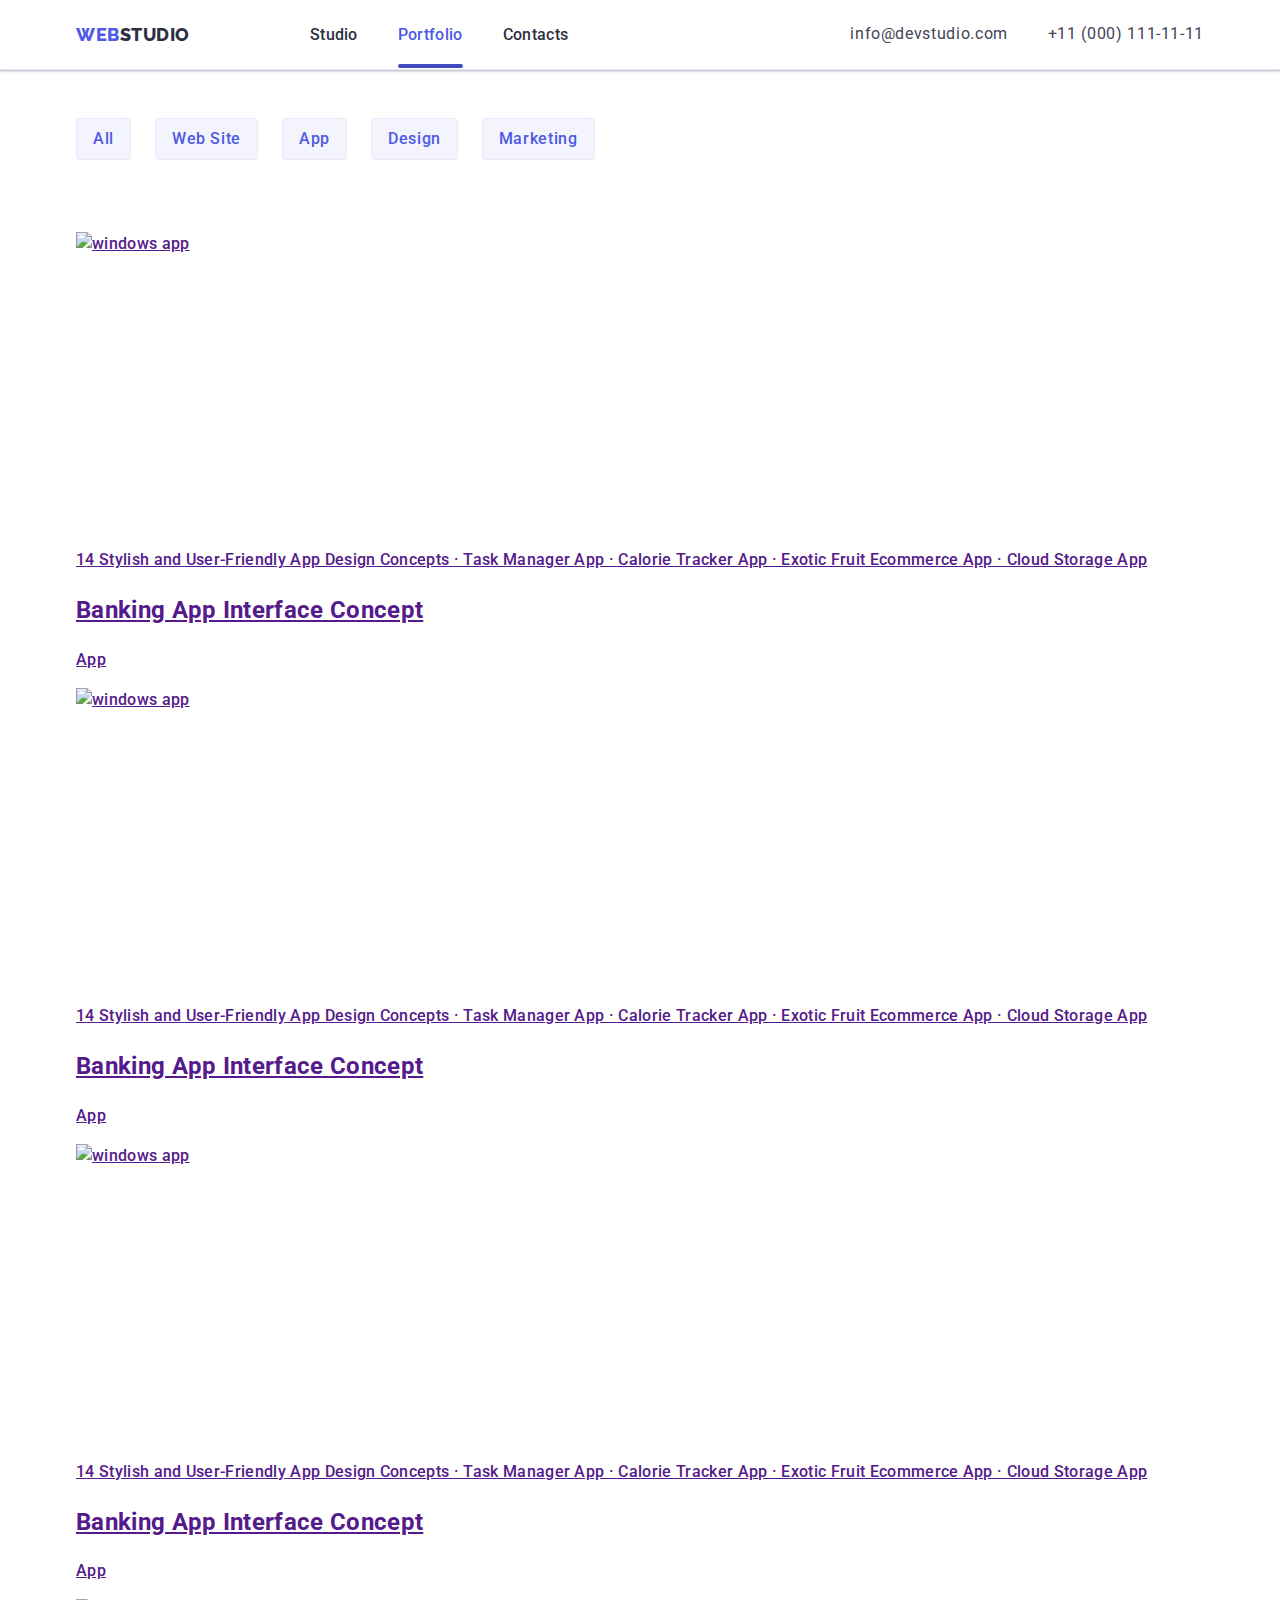
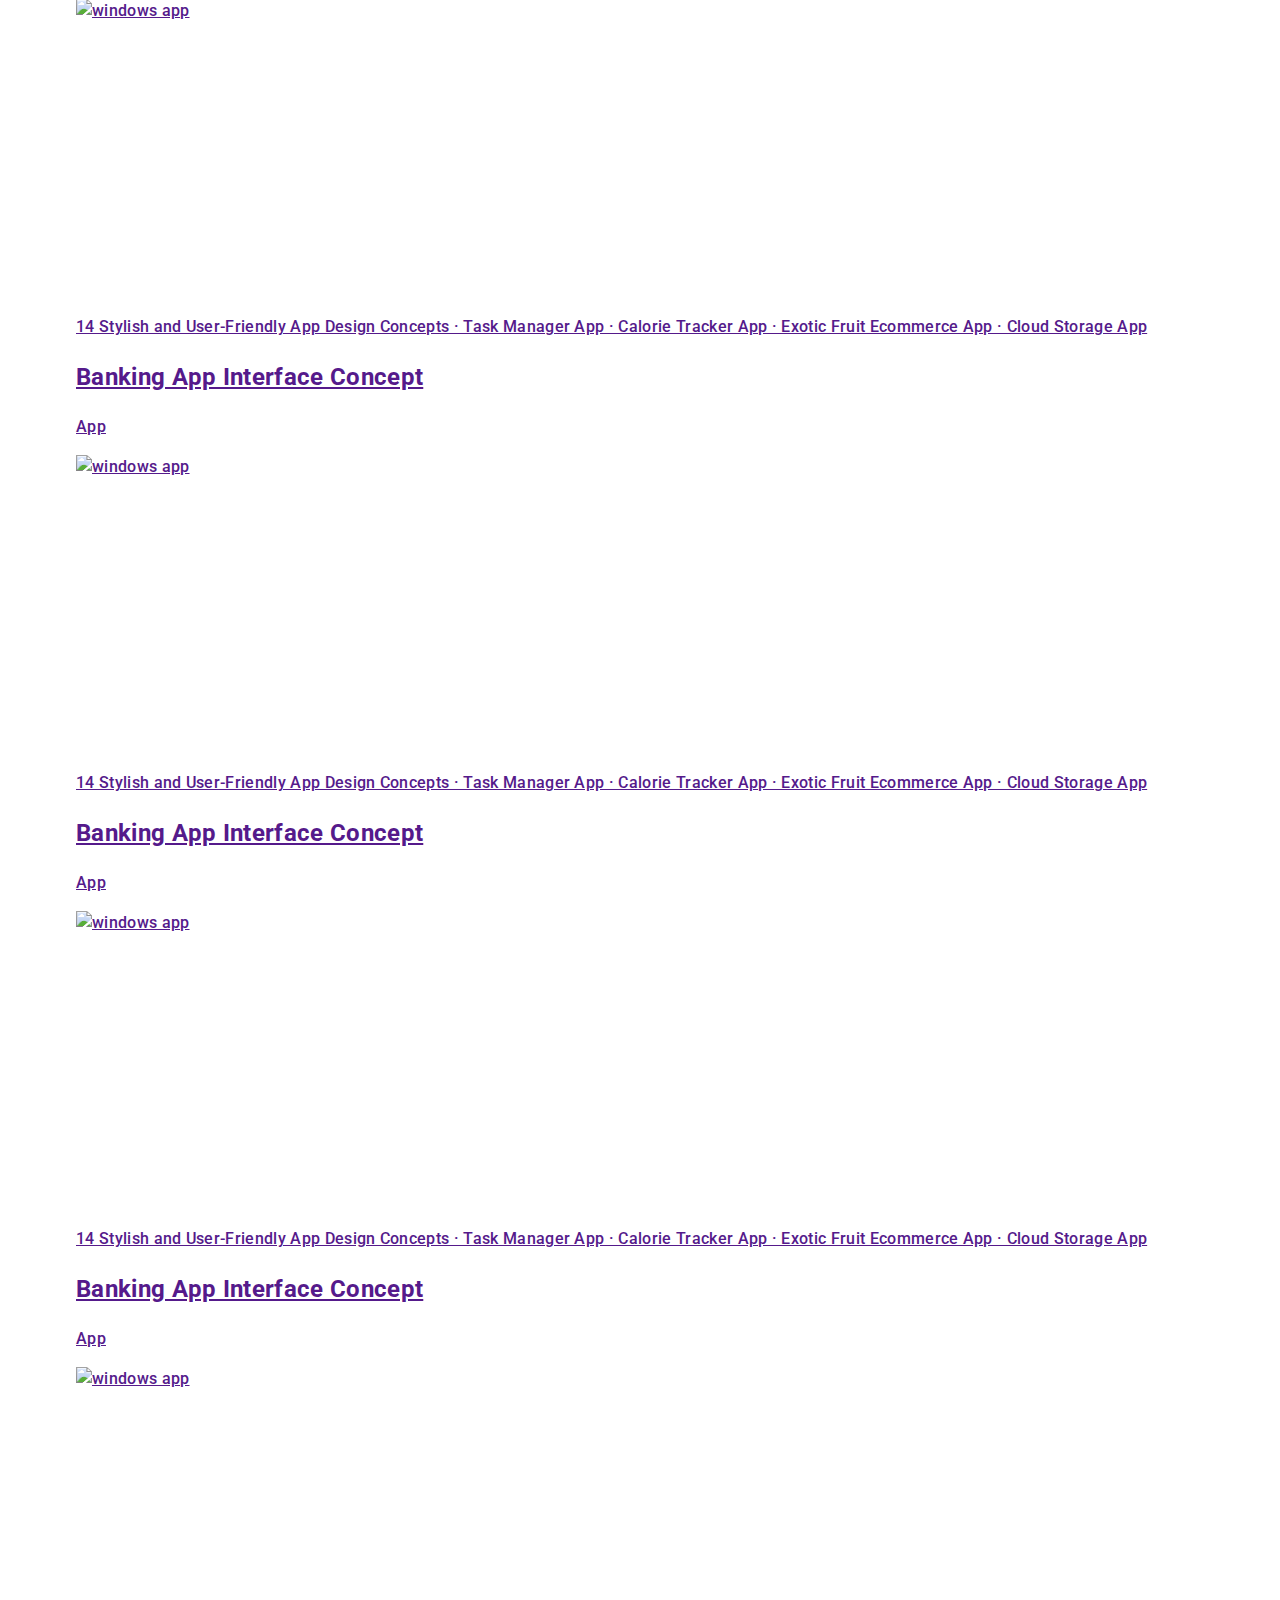
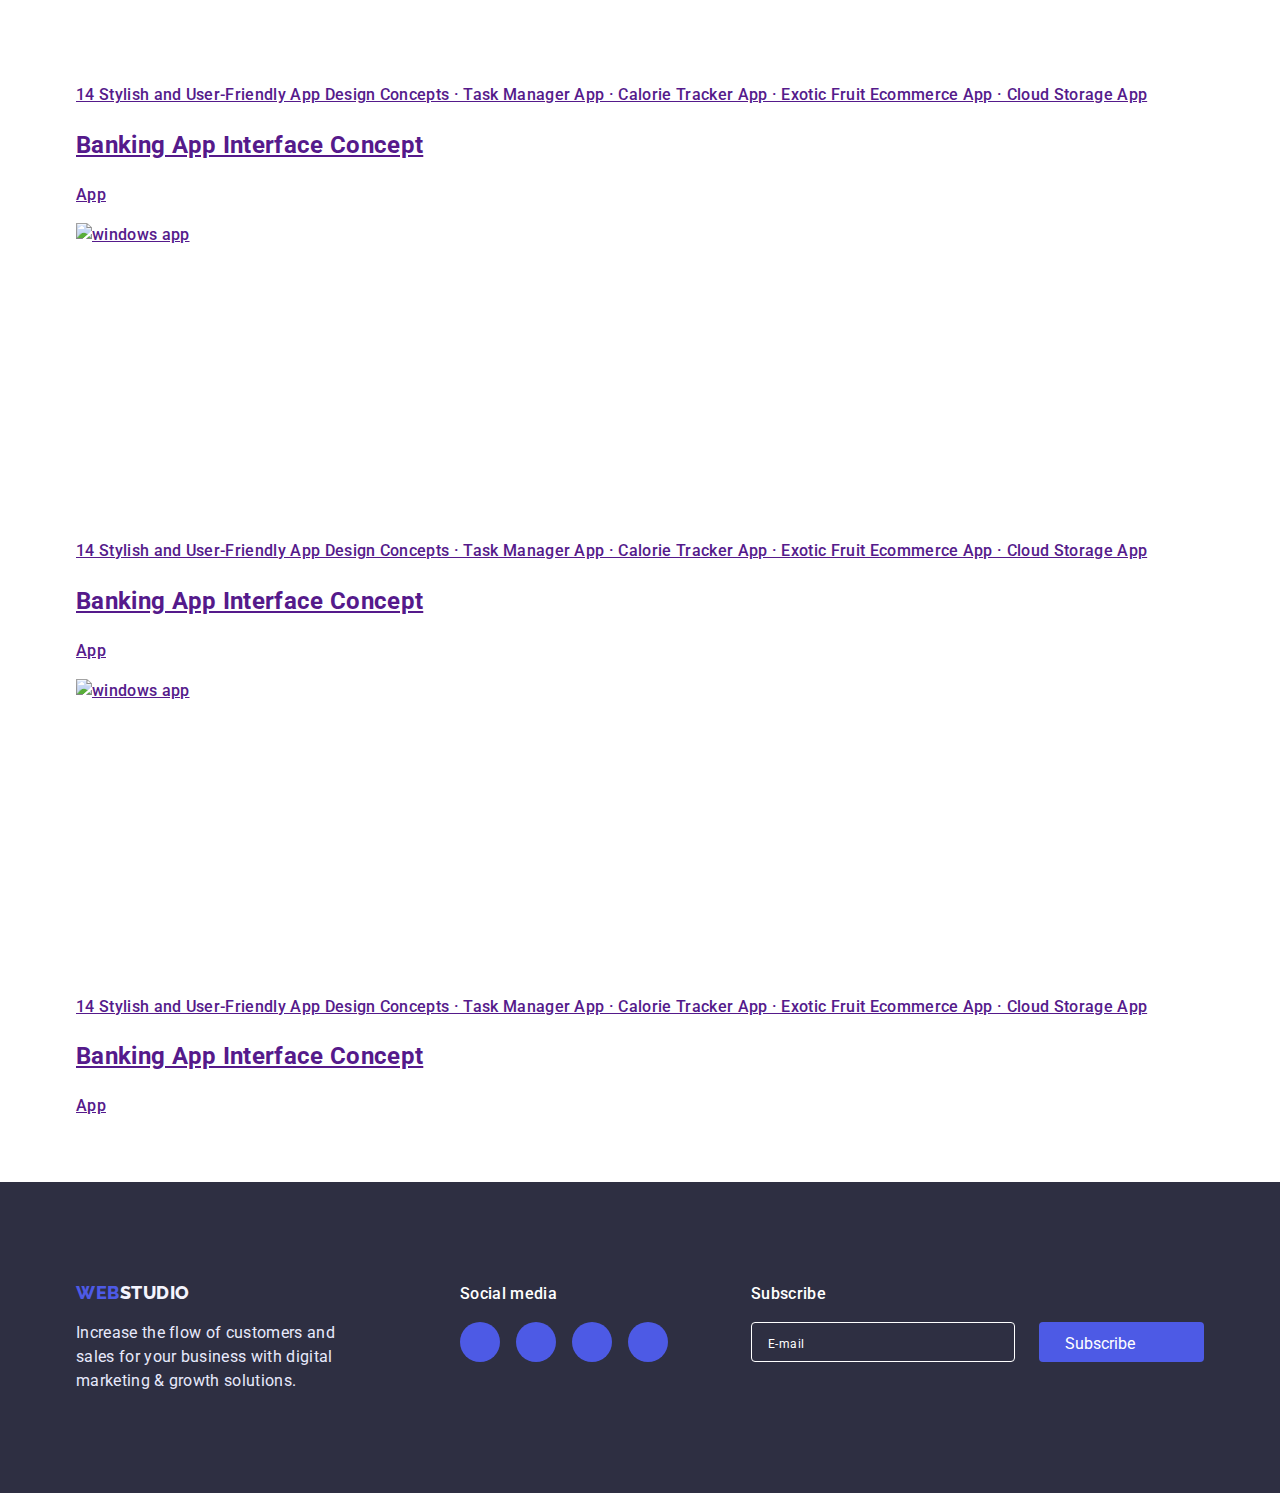
==== commit 51e27106: "dd" ====
--- a/portfolio.html
+++ b/portfolio.html
@@ -154,10 +154,14 @@
               <button class="btn-item" type="button">App</button>
             </li>
             <li class="portfolio-btn">
-              <button class="btn-item" type="button">Design</button>
+              <button class="btn-item btn-position" type="button">
+                Design
+              </button>
             </li>
             <li class="portfolio-btn">
-              <button class="btn-item" type="button">Marketing</button>
+              <button class="btn-item btn-position" type="button">
+                Marketing
+              </button>
             </li>
           </ul>
           <ul class="portfolio-list list list-img">
--- a/css/main.min.css
+++ b/css/main.min.css
@@ -1 +1 @@
-.contacts{padding:0;width:auto}img{display:block;max-width:100%;height:auto}.list{padding:0;margin:0;list-style:none}.section-text{margin-top:0;margin-bottom:0;color:#434455;letter-spacing:.02em}.section-caption{margin:0;padding:0}.main-text{margin-top:0}body{color:#434455;font-style:normal;font-family:"Roboto",sans-serif;font-weight:500;font-size:16px;line-height:1.5;letter-spacing:.02em}@media screen and (max-width: 767px){.mobile-menu{position:fixed;width:100%;height:100%;top:0;left:0;background-color:#fff;overflow-y:scroll;-webkit-transform:scale(0.8);transform:scale(0.8);opacity:0;visibility:hidden;pointer-events:none;-webkit-transition:opacity 250ms cubic-bezier(0.4, 0, 0.2, 1),visibility 250ms cubic-bezier(0.4, 0, 0.2, 1),-webkit-transform 250ms cubic-bezier(0.4, 0, 0.2, 1);transition:opacity 250ms cubic-bezier(0.4, 0, 0.2, 1),visibility 250ms cubic-bezier(0.4, 0, 0.2, 1),-webkit-transform 250ms cubic-bezier(0.4, 0, 0.2, 1);transition:opacity 250ms cubic-bezier(0.4, 0, 0.2, 1),visibility 250ms cubic-bezier(0.4, 0, 0.2, 1),transform 250ms cubic-bezier(0.4, 0, 0.2, 1);transition:opacity 250ms cubic-bezier(0.4, 0, 0.2, 1),visibility 250ms cubic-bezier(0.4, 0, 0.2, 1),transform 250ms cubic-bezier(0.4, 0, 0.2, 1),-webkit-transform 250ms cubic-bezier(0.4, 0, 0.2, 1)}.mobile-menu.is-open{opacity:1;visibility:visible;pointer-events:auto;-webkit-transform:scale(1);transform:scale(1)}.mobile-menu>.mobile-menu-container{position:relative;padding-top:80px;padding-bottom:40px;padding-left:40px;padding-right:24px;display:-webkit-box;display:-ms-flexbox;display:flex;-webkit-box-orient:vertical;-webkit-box-direction:normal;-ms-flex-direction:column;flex-direction:column;-webkit-box-pack:justify;-ms-flex-pack:justify;justify-content:space-between;height:100%}.nav-site .link.current{color:#4d5ae5}.link-icon{width:16px;height:16px}.close-menu{position:absolute;width:24px;height:24px;top:24px;right:24px;padding:0;line-height:0;background-color:rgba(0,0,0,0);border:none;border-radius:50%;border:1px solid rgba(0,0,0,.1);background-color:#e7e9fc}.item-list{color:#2e2f42;text-decoration:none;font-size:36px;font-weight:700;line-height:1.111;letter-spacing:.02em}.contacts{padding:0;width:auto;display:block;margin:0}.contact-main{margin-bottom:40px}.team-soc{margin-top:40px}.nav-site .item+.item{margin-top:40px}.link-logo,.link-header-studio{font-family:"Raleway",sans-serif;font-weight:800;font-size:18px;line-height:1.17;letter-spacing:.03em;text-transform:uppercase}.link-logo{color:#4d5ae5;text-decoration:none}.link-header-studio{color:#2e2f42}.link-contact-main{display:block;font-style:normal;font-weight:700;font-size:24px;line-height:1.111;letter-spacing:.02em;color:#4d5ae5;text-decoration:none}.link-contact{font-style:normal;font-weight:500;line-height:1.2;letter-spacing:.02em;color:#434455;text-decoration:none}.team-soc{display:-webkit-box;display:-ms-flexbox;display:flex;-webkit-box-align:center;-ms-flex-align:center;align-items:center;list-style:none;margin-bottom:0;padding-left:0}.soc-link-ing{display:-webkit-box;display:-ms-flexbox;display:flex;-webkit-box-pack:center;-ms-flex-pack:center;justify-content:center;-webkit-box-align:center;-ms-flex-align:center;align-items:center;width:40px;height:40px;border-radius:50%;background-color:#4d5ae5}.burger-mobile-menu{padding:0;border:none;background-color:rgba(0,0,0,0)}}/*! normalize.css v8.0.1 | MIT License | github.com/necolas/normalize.css */html{line-height:1.15;-webkit-text-size-adjust:100%}body{margin:0}main{display:block}h1{font-size:2em;margin:.67em 0}hr{-webkit-box-sizing:content-box;box-sizing:content-box;height:0;overflow:visible}pre{font-family:monospace,monospace;font-size:1em}a{background-color:rgba(0,0,0,0)}abbr[title]{border-bottom:none;text-decoration:underline;-webkit-text-decoration:underline dotted;text-decoration:underline dotted}b,strong{font-weight:bolder}code,kbd,samp{font-family:monospace,monospace;font-size:1em}small{font-size:80%}sub,sup{font-size:75%;line-height:0;position:relative;vertical-align:baseline}sub{bottom:-0.25em}sup{top:-0.5em}img{border-style:none}button,input,optgroup,select,textarea{font-family:inherit;font-size:100%;line-height:1.15;margin:0}button,input{overflow:visible}button,select{text-transform:none}button,[type=button],[type=reset],[type=submit]{-webkit-appearance:button}button::-moz-focus-inner,[type=button]::-moz-focus-inner,[type=reset]::-moz-focus-inner,[type=submit]::-moz-focus-inner{border-style:none;padding:0}button:-moz-focusring,[type=button]:-moz-focusring,[type=reset]:-moz-focusring,[type=submit]:-moz-focusring{outline:1px dotted ButtonText}fieldset{padding:.35em .75em .625em}legend{-webkit-box-sizing:border-box;box-sizing:border-box;color:inherit;display:table;max-width:100%;padding:0;white-space:normal}progress{vertical-align:baseline}textarea{overflow:auto}[type=checkbox],[type=radio]{-webkit-box-sizing:border-box;box-sizing:border-box;padding:0}[type=number]::-webkit-inner-spin-button,[type=number]::-webkit-outer-spin-button{height:auto}[type=search]{-webkit-appearance:textfield;outline-offset:-2px}[type=search]::-webkit-search-decoration{-webkit-appearance:none}::-webkit-file-upload-button{-webkit-appearance:button;font:inherit}details{display:block}summary{display:list-item}template{display:none}[hidden]{display:none}.container{padding-left:15px;padding-right:15px;max-width:428px;margin-left:auto;margin-right:auto}.container{width:100%}@media screen and (min-width: 320px){.container{margin-left:auto;margin-right:auto}}@media screen and (min-width: 480px){.container{width:428px}}@media screen and (min-width: 768px){.container{width:768px}}@media screen and (min-width: 1200px){.container{width:1158px}}@media screen and (max-width: 1199px){.container-add{padding-top:0}.section-subject{margin-bottom:0}.section{padding-top:96px}.soc-list{display:-webkit-box;display:-ms-flexbox;display:flex;-ms-flex-wrap:wrap;flex-wrap:wrap;-webkit-column-gap:16px;-moz-column-gap:16px;column-gap:16px;row-gap:72px;-webkit-box-pack:center;-ms-flex-pack:center;justify-content:center}.item-link{display:-webkit-box;display:-ms-flexbox;display:flex;-webkit-box-align:center;-ms-flex-align:center;align-items:center;-webkit-box-pack:center;-ms-flex-pack:center;justify-content:center;width:190px;height:88px;border:1px solid #8e8f99;color:#8e8f99;border-radius:4px;-webkit-transition:color 250ms cubic-bezier(0.4, 0, 0.2, 1),border-color 250ms cubic-bezier(0.4, 0, 0.2, 1);transition:color 250ms cubic-bezier(0.4, 0, 0.2, 1),border-color 250ms cubic-bezier(0.4, 0, 0.2, 1)}.item-link:hover,.item-link:focus{border-color:#404bbf;color:#404bbf}.link-icon-list{width:104px;height:56px;fill:currentColor}}@media screen and (min-width: 768px){.item-link{width:168px}.soc-list{-webkit-column-gap:24px;-moz-column-gap:24px;column-gap:24px;row-gap:72px}}@media screen and (min-width: 1200px){.item-link{width:168px}.container-add{padding-top:0}.section-subject{margin-bottom:0}.soc-list{display:-webkit-box;display:-ms-flexbox;display:flex;gap:24px}.item-link{display:-webkit-box;display:-ms-flexbox;display:flex;-webkit-box-align:center;-ms-flex-align:center;align-items:center;-webkit-box-pack:center;-ms-flex-pack:center;justify-content:center;width:168px;height:88px;border:1px solid #8e8f99;color:#8e8f99;border-radius:4px;-webkit-transition:color 250ms cubic-bezier(0.4, 0, 0.2, 1),border-color 250ms cubic-bezier(0.4, 0, 0.2, 1);transition:color 250ms cubic-bezier(0.4, 0, 0.2, 1),border-color 250ms cubic-bezier(0.4, 0, 0.2, 1)}.item-link:hover,.item-link:focus{border-color:#404bbf;color:#404bbf}.link-icon-list{width:104px;height:56px;fill:currentColor}}@media screen and (max-width: 767px){.site-nav{display:none}.adress-list{display:none}}.main-nav .link-logo{padding-top:24px;padding-bottom:24px;display:inline-block}.page-header{border-bottom:1px solid #e7e9fc;-webkit-box-shadow:0px 1px 6px rgba(46,47,66,.08),0px 1px 1px rgba(46,47,66,.16),0px 2px 1px rgba(46,47,66,.08);box-shadow:0px 1px 6px rgba(46,47,66,.08),0px 1px 1px rgba(46,47,66,.16),0px 2px 1px rgba(46,47,66,.08)}.page-header-container{display:-webkit-box;display:-ms-flexbox;display:flex;-webkit-box-align:center;-ms-flex-align:center;align-items:center;-webkit-box-pack:justify;-ms-flex-pack:justify;justify-content:space-between}.burger-mobile-menu{padding:0;border:none;background-color:rgba(0,0,0,0)}.list{padding:0;margin:0;list-style:none}@media screen and (min-width: 768px){.mobile-menu,.burger-mobile-menu{display:none}.main-nav{display:-webkit-box;display:-ms-flexbox;display:flex;-webkit-box-align:center;-ms-flex-align:center;align-items:center}.main-nav .link-logo{padding-top:26px;padding-bottom:26px}.site-nav{display:-webkit-box;display:-ms-flexbox;display:flex;margin-left:76px}.contacts{display:-webkit-box;display:-ms-flexbox;display:flex}.link-logo,.link-header-studio{font-family:"Raleway",sans-serif;font-weight:800;font-size:18px;line-height:1.17;letter-spacing:.03em;text-transform:uppercase}.link-logo{color:#4d5ae5;text-decoration:none}.link-header-studio{color:#2e2f42}.item-list{font-style:normal;font-weight:500;letter-spacing:.02em;color:#404bbf;color:#2e2f42;text-decoration:none}.item-list:hover,.item-list:focus{color:#404bbf}.link.current{color:#404bbf}.navigation .link-logo{color:#4d5ae5}.site-nav .link-logo-item{color:#4d5ae5}.site-nav{margin-left:120px}.site-nav .item+.item{margin-left:40px}.site-nav .item-list{padding-top:24px;padding-bottom:24px}.link-contact{font-style:normal;font-weight:400;font-size:12px;line-height:1.17;letter-spacing:.04em;color:#434455;text-decoration:none}.contact .contacts+.contacts{margin-top:12px}.contacts .link-contact{color:#434455}.contacts .link-contact:hover,.contacts .link-contact:focus{color:#404bbf}.site-nav .link.current{color:#4d5ae5;position:relative}.item>.current::after{content:"";position:absolute;left:0px;bottom:0;width:100%;height:4px;border-radius:2px;background-color:#404bbf}.page-header-container{padding-left:15px;padding-right:15px}}@media screen and (min-width: 1200px){.contact{display:-webkit-box;display:-ms-flexbox;display:flex}.contact .contacts+.contacts{margin-top:0;margin-left:40px}.contacts .link-contact{padding-top:24px;padding-bottom:24px}.link-contact{font-size:16px}}.hero-title{margin:0 auto;margin-bottom:72px;max-width:496px;color:#fff;font-weight:700;font-size:56px;line-height:1.07;letter-spacing:.02em}.hero-background{padding:0}.button-hero{padding:16px 32px;min-width:169px;cursor:pointer;color:#fff;background-color:#4d5ae5;font-family:inherit;font-weight:500;font-size:16px;line-height:1.5;letter-spacing:.04em;border-radius:4px;border:1px solid rgba(0,0,0,0);-webkit-transition:background-color 250ms cubic-bezier(0.4, 0, 0.2, 1);transition:background-color 250ms cubic-bezier(0.4, 0, 0.2, 1)}.hero{padding-top:112px;padding-bottom:112px;text-align:center;background-color:rgba(46,47,66,.7);margin:0 auto;background-image:-webkit-gradient(linear, left top, left bottom, from(rgba(46, 47, 66, 0.7)), to(rgba(46, 47, 66, 0.7))),url(../images/mob1x.jpg);background-image:linear-gradient(rgba(46, 47, 66, 0.7), rgba(46, 47, 66, 0.7)),url(../images/mob1x.jpg);background-repeat:no-repeat;background-position:center;background-size:cover}@media screen and (min-device-pixel-ratio: 2)and (max-width: 767px),screen and (-webkit-min-device-pixel-ratio: 2)and (max-width: 767px),screen and (min-resolution: 192dpi)and (max-width: 767px),screen and (min-resolution: 2dppx)and (max-width: 767px){.hero{background-image:-webkit-gradient(linear, left top, left bottom, from(rgba(46, 47, 66, 0.7)), to(rgba(46, 47, 66, 0.7))),url(../images/mob@2x.jpg);background-image:linear-gradient(rgba(46, 47, 66, 0.7), rgba(46, 47, 66, 0.7)),url(../images/mob@2x.jpg);max-width:480px}}@media screen and (max-width: 767px){.hero-title{width:320px;font-size:36px;line-height:1.111}}@media screen and (min-width: 768px){.hero-title{max-width:496px;font-size:56px;line-height:1.07}.hero{background-image:-webkit-gradient(linear, left top, left bottom, from(rgba(46, 47, 66, 0.7)), to(rgba(46, 47, 66, 0.7))),url(../images/tab1x.jpg);background-image:linear-gradient(rgba(46, 47, 66, 0.7), rgba(46, 47, 66, 0.7)),url(../images/tab1x.jpg)}.hero-title{margin-bottom:36px}}@media screen and (min-width: 768px)and (min-device-pixel-ratio: 2)and (min-width: 768px),screen and (min-width: 768px)and (-webkit-min-device-pixel-ratio: 2)and (min-width: 768px),screen and (min-width: 768px)and (min-resolution: 192dpi)and (min-width: 768px),screen and (min-width: 768px)and (min-resolution: 2dppx)and (min-width: 768px){.hero{background-image:-webkit-gradient(linear, left top, left bottom, from(rgba(46, 47, 66, 0.7)), to(rgba(46, 47, 66, 0.7))),url(../images/tab@2x.jpg);background-image:linear-gradient(rgba(46, 47, 66, 0.7), rgba(46, 47, 66, 0.7)),url(../images/tab@2x.jpg)}}@media screen and (min-width: 1200px){.hero-title{margin-bottom:48px}.hero{padding-top:188px;padding-bottom:188px;background-image:-webkit-gradient(linear, left top, left bottom, from(rgba(46, 47, 66, 0.7)), to(rgba(46, 47, 66, 0.7))),url(../images/desktop1x.jpg);background-image:linear-gradient(rgba(46, 47, 66, 0.7), rgba(46, 47, 66, 0.7)),url(../images/desktop1x.jpg)}}@media screen and (min-width: 1200px)and (min-device-pixel-ratio: 2)and (min-width: 1200px),screen and (min-width: 1200px)and (-webkit-min-device-pixel-ratio: 2)and (min-width: 1200px),screen and (min-width: 1200px)and (min-resolution: 192dpi)and (min-width: 1200px),screen and (min-width: 1200px)and (min-resolution: 2dppx)and (min-width: 1200px){.hero{background-image:-webkit-gradient(linear, left top, left bottom, from(rgba(46, 47, 66, 0.7)), to(rgba(46, 47, 66, 0.7))),url(../images/desktop@2x.jpg);background-image:linear-gradient(rgba(46, 47, 66, 0.7), rgba(46, 47, 66, 0.7)),url(../images/desktop@2x.jpg)}}@media screen and (min-width: 1200px){.hero-title{max-width:496px;font-size:56px;line-height:1.07}}@media screen and (min-width: 768px)and (max-width: 1199px){.hero{max-width:768px}}@media screen and (min-width: 1200px){.hero{min-width:1200px}}.backdrop.is-hidden{opacity:0;pointer-events:none;visibility:hidden}.backdrop{position:fixed;left:0;top:0;width:100%;height:100%;background-color:rgba(46,47,66,.4);opacity:1;-webkit-transition:opacity 250ms cubic-bezier(0.4, 0, 0.2, 1),visibility 250ms cubic-bezier(0.4, 0, 0.2, 1);transition:opacity 250ms cubic-bezier(0.4, 0, 0.2, 1),visibility 250ms cubic-bezier(0.4, 0, 0.2, 1)}.backdrop.is-hidden .modal{-webkit-transform:translate(-50%, -50%) scale(1.1);transform:translate(-50%, -50%) scale(1.1)}.modal{position:absolute;top:50%;left:50%;padding:72px 24px 24px 24px;border-radius:4px;max-width:392px;width:100%;min-height:586px;-webkit-transform:translate(-50%, -50%) scale(1);transform:translate(-50%, -50%) scale(1);-webkit-transition:-webkit-transform 250ms cubic-bezier(0.4, 0, 0.2, 1);transition:-webkit-transform 250ms cubic-bezier(0.4, 0, 0.2, 1);transition:transform 250ms cubic-bezier(0.4, 0, 0.2, 1);transition:transform 250ms cubic-bezier(0.4, 0, 0.2, 1), -webkit-transform 250ms cubic-bezier(0.4, 0, 0.2, 1);background-color:#fcfcfc;-webkit-box-shadow:0px 1px 1px rgba(0,0,0,.14),0px 1px 3px rgba(0,0,0,.12),0px 2px 1px rgba(0,0,0,.2);box-shadow:0px 1px 1px rgba(0,0,0,.14),0px 1px 3px rgba(0,0,0,.12),0px 2px 1px rgba(0,0,0,.2)}.icon-modal{width:8px;height:8px;position:absolute;top:50%;left:50%;-webkit-transform:translate(-50%, -50%);transform:translate(-50%, -50%)}.close-modal{position:absolute;width:24px;height:24px;top:24px;right:24px;border-radius:50%;cursor:pointer;border:1px solid rgba(0,0,0,.1);background-color:#e7e9fc;-webkit-transition:opacity 250ms cubic-bezier(0.4, 0, 0.2, 1),background-color 250ms cubic-bezier(0.4, 0, 0.2, 1);transition:opacity 250ms cubic-bezier(0.4, 0, 0.2, 1),background-color 250ms cubic-bezier(0.4, 0, 0.2, 1);padding:0;fill:#2e2f42}.close-modal:hover,.close-modal:focus{background-color:#4d5ae5;fill:#fff}.form-modal-text{font-weight:500;text-align:center;letter-spacing:.02em;color:#2e2f42;margin-top:0;margin-bottom:16px}.top-label{font-size:12px;line-height:1.17;margin-bottom:4px;letter-spacing:.04em;color:#8e8f99}.form-field{display:-webkit-box;display:-ms-flexbox;display:flex;-webkit-box-orient:vertical;-webkit-box-direction:normal;-ms-flex-direction:column;flex-direction:column;margin-bottom:8px;border-radius:4px}.form-input{padding:11px 38px;margin:0;border:1px solid rgba(46,47,66,.4);border-radius:4px;-webkit-transition:border-color 250ms cubic-bezier(0.4, 0, 0.2, 1);transition:border-color 250ms cubic-bezier(0.4, 0, 0.2, 1);width:100%;height:40px;background-color:rgba(0,0,0,0)}.form-label{margin-bottom:4px;color:#8e8f99}.button-form{-webkit-box-align:center;-ms-flex-align:center;align-items:center;display:-webkit-box;display:-ms-flexbox;display:flex;-webkit-box-pack:center;-ms-flex-pack:center;justify-content:center;cursor:pointer;min-width:169px;padding:16px 32px;margin-left:auto;margin-right:auto;line-height:24px;border-radius:4px;border-color:rgba(0,0,0,0);color:#fff;background-color:#4d5ae5;-webkit-transition:background-color 250ms cubic-bezier(0.4, 0, 0.2, 1),-webkit-box-shadow 250ms cubic-bezier(0.4, 0, 0.2, 1);transition:background-color 250ms cubic-bezier(0.4, 0, 0.2, 1),-webkit-box-shadow 250ms cubic-bezier(0.4, 0, 0.2, 1);transition:background-color 250ms cubic-bezier(0.4, 0, 0.2, 1),box-shadow 250ms cubic-bezier(0.4, 0, 0.2, 1);transition:background-color 250ms cubic-bezier(0.4, 0, 0.2, 1),box-shadow 250ms cubic-bezier(0.4, 0, 0.2, 1),-webkit-box-shadow 250ms cubic-bezier(0.4, 0, 0.2, 1)}.button-form:hover,.button-form:focus{background-color:#404bbf;-webkit-box-shadow:0px 4px 4px rgba(0,0,0,.15);box-shadow:0px 4px 4px rgba(0,0,0,.15)}.form-icon{position:absolute;top:50%;left:16px;-webkit-transform:translateY(-50%);transform:translateY(-50%);width:18px;height:18px;-webkit-transition:fill 250ms cubic-bezier(0.4, 0, 0.2, 1);transition:fill 250ms cubic-bezier(0.4, 0, 0.2, 1)}.thumb-form{position:relative}.form-icons{position:absolute;top:50%;left:16px;-webkit-transform:translateY(-50%);transform:translateY(-50%);width:18px;height:24px;-webkit-transition:fill 250ms cubic-bezier(0.4, 0, 0.2, 1);transition:fill 250ms cubic-bezier(0.4, 0, 0.2, 1)}.thumb-form:focus-within>.form-input{border-color:#4d5ae5;outline:none}.thumb-form:focus-within>.form-icon,.thumb-form:focus-within>.form-icons{fill:#4d5ae5}.form-comment{display:-webkit-box;display:-ms-flexbox;display:flex;-webkit-box-orient:vertical;-webkit-box-direction:normal;-ms-flex-direction:column;flex-direction:column;margin-bottom:16px}.user-comments-area{width:100%;height:120px;margin:0;padding:8px 16px;border:1px solid rgba(46,47,66,.4);border-radius:4px;-webkit-transition:border-color 250ms cubic-bezier(0.4, 0, 0.2, 1);transition:border-color 250ms cubic-bezier(0.4, 0, 0.2, 1);background-color:rgba(0,0,0,0);resize:none}.user-comments-area::-webkit-input-placeholder{font-size:12px;line-height:1.17;letter-spacing:.04em;color:rgba(46,47,66,.4)}.user-comments-area::-moz-placeholder{font-size:12px;line-height:1.17;letter-spacing:.04em;color:rgba(46,47,66,.4)}.user-comments-area:-ms-input-placeholder{font-size:12px;line-height:1.17;letter-spacing:.04em;color:rgba(46,47,66,.4)}.user-comments-area::-ms-input-placeholder{font-size:12px;line-height:1.17;letter-spacing:.04em;color:rgba(46,47,66,.4)}.user-comments-area::placeholder{font-size:12px;line-height:1.17;letter-spacing:.04em;color:rgba(46,47,66,.4)}.form-comment:focus-within>.user-comments-area{border-color:#4d5ae5;outline:none}.privacy-link{color:#4d5ae5;display:inline-block;font-size:12px;line-height:1.17;letter-spacing:.04em;margin-left:4px}.check-text{display:-webkit-box;display:-ms-flexbox;display:flex;-webkit-box-align:center;-ms-flex-align:center;align-items:center;gap:5px}.check-text>.check-icon{width:16px;height:16px;border:1px solid rgba(46,47,66,.4);border-radius:2px;display:-webkit-box;display:-ms-flexbox;display:flex;cursor:pointer;-ms-flex-negative:0;flex-shrink:0;-webkit-box-align:center;-ms-flex-align:center;align-items:center;-webkit-box-pack:center;-ms-flex-pack:center;justify-content:center;fill:rgba(0,0,0,0);-webkit-transition:background-color 250ms cubic-bezier(0.4, 0, 0.2, 1),fill 250ms cubic-bezier(0.4, 0, 0.2, 1);transition:background-color 250ms cubic-bezier(0.4, 0, 0.2, 1),fill 250ms cubic-bezier(0.4, 0, 0.2, 1)}.checkbox-input:checked+.check-text>.check-icon{background-color:#404bbf;border:none;fill:#f4f4fd}.checkbox-input:focus+.check-text>.check-icon{border-color:#404bbf}.form-agree{margin-bottom:24px;width:100%}.text-form{height:16px;font-size:12px;line-height:1.17;letter-spacing:.04em;color:#8e8f99}.check-text{display:-webkit-box;display:-ms-flexbox;display:flex;-webkit-box-align:center;-ms-flex-align:center;align-items:center}.checkbox-input{position:absolute;width:1px;height:1px;margin:-1px;border:0;padding:0;white-space:nowrap;-webkit-clip-path:inset(100%);clip-path:inset(100%);clip:rect(0 0 0 0);overflow:hidden}.icon-checkbox{width:10px;height:8px}.section-title-hidden{position:absolute;width:1px;height:1px;margin:-1px;border:0;padding:0;white-space:nowrap;-webkit-clip-path:inset(100%);clip-path:inset(100%);clip:rect(0 0 0 0);overflow:hidden}@media screen and (max-width: 767px){.container-list{padding-left:15px;padding-right:15px;margin:0;max-width:480px;margin-left:auto;margin-right:auto}.section-title{margin-top:0;margin-bottom:8px;font-style:normal;font-weight:700;font-size:36px;line-height:1.111;text-align:center;letter-spacing:.02em;color:#2e2f42}.section-text{font-style:normal;font-weight:500;letter-spacing:.02em}.item-section-features:not(:last-child){margin-bottom:72px}}@media screen and (min-width: 768px){.section{padding-top:96px;padding-bottom:96px}.container-list{margin:0;max-width:768px;margin-left:auto;margin-right:auto}.main-section{display:-webkit-box;display:-ms-flexbox;display:flex;-ms-flex-wrap:wrap;flex-wrap:wrap;-webkit-column-gap:24px;-moz-column-gap:24px;column-gap:24px;row-gap:48px}.item-section-features{width:50%;-ms-flex-preferred-size:calc((100% - 48px)/2);flex-basis:calc((100% - 48px)/2);margin-right:0}.section-title{margin-top:0;margin-bottom:8px;font-style:normal;font-weight:700;font-size:36px;line-height:1.111;letter-spacing:.02em}}@media screen and (max-width: 1199px){.link-features{display:none}.section-sec{display:none}}@media screen and (max-width: 767px)and (max-width: 1199px){.main-section{-ms-flex-wrap:wrap;flex-wrap:wrap}}@media screen and (min-width: 1200px){.section{padding-top:120px;padding-bottom:120px}.main-section{-ms-flex-wrap:nowrap;flex-wrap:nowrap;max-width:1158px}.item-section-features{margin:0}.section-title{font-weight:500;font-size:20px;line-height:1.2}.section-list{display:-webkit-box;display:-ms-flexbox;display:flex;gap:24px}.section-text{font-weight:400}.main-section .item-section-features{width:264px}.link-features{display:-webkit-box;display:-ms-flexbox;display:flex;-webkit-box-pack:center;-ms-flex-pack:center;justify-content:center;-webkit-box-align:center;-ms-flex-align:center;align-items:center;width:264px;height:112px;margin-bottom:8px;border-radius:4px;background-color:#f4f4fd}.icon-features{width:60px;height:64px}}@media screen and (min-width: 1199px){.our-work{display:-webkit-box;display:-ms-flexbox;display:flex}.devices .list-works+.list-works{margin-left:24px}.section{color:#2e2f42}.section-sec{padding-bottom:120px}.section-subject{margin-top:0;margin-bottom:72px;font-weight:700;font-size:36px;line-height:1.11;text-align:center;letter-spacing:.02em;text-transform:capitalize}}@media screen and (max-width: 767px){.section{padding-bottom:96px}.section-subject{margin-top:0;margin-bottom:72px;font-style:normal;font-weight:700;font-size:36px;line-height:1.1;text-align:center}.team-subject{display:-webkit-box;display:-ms-flexbox;display:flex;-webkit-box-orient:vertical;-webkit-box-direction:normal;-ms-flex-direction:column;flex-direction:column;-webkit-box-align:center;-ms-flex-align:center;align-items:center}.team{background-color:#f4f4fd}.container-list{padding-bottom:0}.section .section-caption{color:#2e2f42;font-weight:500;font-size:20px;line-height:1.2;letter-spacing:.02em;text-align:center;margin-bottom:8px}.main-text{color:#434455;font-weight:400;letter-spacing:.02em;font-size:16px;text-align:center;margin-bottom:8px}.set-team-cards{padding:32px 16px;width:264px;height:168px;text-align:center;background-color:#fff;border:1px solid #e7e9fc;border-radius:0px 0px 4px 4px;-webkit-box-shadow:0px 1px 6px rgba(46,47,66,.08),0px 1px 1px rgba(46,47,66,.16),0px 2px 1px rgba(46,47,66,.08);box-shadow:0px 1px 6px rgba(46,47,66,.08),0px 1px 1px rgba(46,47,66,.16),0px 2px 1px rgba(46,47,66,.08)}.soc-link-ing{display:-webkit-box;display:-ms-flexbox;display:flex;-webkit-box-pack:center;-ms-flex-pack:center;justify-content:center;-webkit-box-align:center;-ms-flex-align:center;align-items:center;width:40px;height:40px;border-radius:50%;background-color:#4d5ae5}.link-icon{width:16px;height:16px}.team-soc{gap:24px;display:-webkit-box;display:-ms-flexbox;display:flex;-webkit-box-align:center;-ms-flex-align:center;align-items:center;-webkit-box-pack:justify;-ms-flex-pack:justify;justify-content:space-between}.list-img-team:not(:last-child){margin-bottom:72px}}@media screen and (min-width: 768px){.container-team{width:768px;padding-left:15px;padding-right:15px;margin-left:auto;margin-right:auto}.container-list{padding-bottom:0}.section{padding-top:96px}.team-list{padding-bottom:96px}.section-subject{margin-top:0;margin-bottom:72px;font-style:normal;font-weight:700;font-size:36px;line-height:1.1;text-align:center}.team-list{padding-top:0;padding-bottom:0}.set-team-cards{padding:32px 16px;width:264px;height:168px;text-align:center;background-color:#fff;border:1px solid #e7e9fc;border-radius:0px 0px 4px 4px;-webkit-box-shadow:0px 1px 6px rgba(46,47,66,.08),0px 1px 1px rgba(46,47,66,.16),0px 2px 1px rgba(46,47,66,.08);box-shadow:0px 1px 6px rgba(46,47,66,.08),0px 1px 1px rgba(46,47,66,.16),0px 2px 1px rgba(46,47,66,.08)}.soc-link-ing{display:-webkit-box;display:-ms-flexbox;display:flex;-webkit-box-pack:center;-ms-flex-pack:center;justify-content:center;-webkit-box-align:center;-ms-flex-align:center;align-items:center;width:40px;height:40px;border-radius:50%;background-color:#4d5ae5;-webkit-transition:background-color 250ms cubic-bezier(0.4, 0, 0.2, 1);transition:background-color 250ms cubic-bezier(0.4, 0, 0.2, 1)}.team-soc{gap:24px;display:-webkit-box;display:-ms-flexbox;display:flex;-webkit-box-align:center;-ms-flex-align:center;align-items:center;-webkit-box-pack:justify;-ms-flex-pack:justify;justify-content:space-between}.link-icon{width:16px;height:16px}.section .section-caption{color:#2e2f42;font-weight:500;font-size:20px;line-height:1.2;letter-spacing:.02em;text-align:center;margin-bottom:8px}.main-text{color:#434455;font-weight:400;letter-spacing:.02em;font-size:16px;text-align:center;margin-bottom:8px}.team{background-color:#f4f4fd}.team-subject{display:-webkit-box;display:-ms-flexbox;display:flex;-ms-flex-wrap:wrap;flex-wrap:wrap;-webkit-column-gap:24px;-moz-column-gap:24px;column-gap:24px;row-gap:64px;-webkit-box-pack:center;-ms-flex-pack:center;justify-content:center}}@media screen and (min-width: 1200px){.soc-link-ing{cursor:pointer;-webkit-transition:background-color 250ms cubic-bezier(0.4, 0, 0.2, 1);transition:background-color 250ms cubic-bezier(0.4, 0, 0.2, 1)}.soc-link-ing:hover,.soc-link-ing:focus{background-color:#404bbf}}.contacts{padding:0;width:auto}img{display:block;max-width:100%;height:auto}.list{padding:0;margin:0;list-style:none}.section-text{margin-top:0;margin-bottom:0;color:#434455;letter-spacing:.02em}.section-caption{margin:0;padding:0}.main-text{margin-top:0}body{color:#434455;font-style:normal;font-family:"Roboto",sans-serif;font-weight:500;font-size:16px;line-height:1.5;letter-spacing:.02em}@media screen and (max-width: 767px){.site-nav{display:none}.adress-list{display:none}}.main-nav .link-logo{padding-top:26px;padding-bottom:26px;display:inline-block}.page-header{border-bottom:1px solid #e7e9fc;-webkit-box-shadow:0px 1px 6px rgba(46,47,66,.08),0px 1px 1px rgba(46,47,66,.16),0px 2px 1px rgba(46,47,66,.08);box-shadow:0px 1px 6px rgba(46,47,66,.08),0px 1px 1px rgba(46,47,66,.16),0px 2px 1px rgba(46,47,66,.08)}.page-header-container{display:-webkit-box;display:-ms-flexbox;display:flex;-webkit-box-align:center;-ms-flex-align:center;align-items:center;-webkit-box-pack:justify;-ms-flex-pack:justify;justify-content:space-between}.burger-mobile-menu{padding:0;border:none;background-color:rgba(0,0,0,0)}.list{padding:0;margin:0;list-style:none}@media screen and (min-width: 768px){.mobile-menu,.burger-mobile-menu{display:none}.main-nav{display:-webkit-box;display:-ms-flexbox;display:flex;-webkit-box-align:center;-ms-flex-align:center;align-items:center}.main-nav .link-logo{padding-top:24px;padding-bottom:24px}.site-nav{display:-webkit-box;display:-ms-flexbox;display:flex;margin-left:76px}.contacts{display:-webkit-box;display:-ms-flexbox;display:flex}.link-logo,.link-header-studio{font-family:"Raleway",sans-serif;font-weight:800;font-size:18px;line-height:1.17;letter-spacing:.03em;text-transform:uppercase}.link-logo{color:#4d5ae5;text-decoration:none}.link-header-studio{color:#2e2f42}.item-list{font-style:normal;font-weight:500;letter-spacing:.02em;color:#404bbf;color:#2e2f42;text-decoration:none}.item-list:hover,.item-list:focus{color:#404bbf}.link.current{color:#404bbf}.navigation .link-logo{color:#4d5ae5}.site-nav .link-logo-item{color:#4d5ae5}.site-nav{margin-left:120px}.site-nav .item+.item{margin-left:40px}.site-nav .item-list{padding-top:24px;padding-bottom:24px}.link-contact{font-style:normal;font-weight:400;font-size:12px;line-height:1.17;letter-spacing:.04em;color:#434455;text-decoration:none}.contact .contacts+.contacts{margin-top:12px}.contacts .link-contact{color:#434455}.contacts .link-contact:hover,.contacts .link-contact:focus{color:#404bbf}.site-nav .link.current{color:#4d5ae5;position:relative}.item>.current::after{content:"";position:absolute;left:0px;bottom:0;width:100%;height:4px;border-radius:2px;background-color:#404bbf}}.page-header-container{padding-left:15px;padding-right:15px}@media screen and (min-width: 1200px){.contact{display:-webkit-box;display:-ms-flexbox;display:flex}.contact .contacts+.contacts{margin-top:0;margin-left:40px}.contacts .link-contact{padding-top:24px;padding-bottom:24px}.link-contact{font-size:16px}}.container{padding-left:15px;padding-right:15px;max-width:428px;margin-left:auto;margin-right:auto}.container{width:100%}@media screen and (min-width: 480px){.container{max-width:428px}}@media screen and (min-width: 768px){.container{max-width:768px}}@media screen and (min-width: 1200px){.container{max-width:1158px}}@media screen and (max-width: 767px){.mobile-menu{position:fixed;width:100%;height:100%;top:0;left:0;background-color:#fff;overflow-y:scroll;-webkit-transform:scale(0.8);transform:scale(0.8);opacity:0;visibility:hidden;pointer-events:none;-webkit-transition:opacity 250ms cubic-bezier(0.4, 0, 0.2, 1),visibility 250ms cubic-bezier(0.4, 0, 0.2, 1),-webkit-transform 250ms cubic-bezier(0.4, 0, 0.2, 1);transition:opacity 250ms cubic-bezier(0.4, 0, 0.2, 1),visibility 250ms cubic-bezier(0.4, 0, 0.2, 1),-webkit-transform 250ms cubic-bezier(0.4, 0, 0.2, 1);transition:opacity 250ms cubic-bezier(0.4, 0, 0.2, 1),visibility 250ms cubic-bezier(0.4, 0, 0.2, 1),transform 250ms cubic-bezier(0.4, 0, 0.2, 1);transition:opacity 250ms cubic-bezier(0.4, 0, 0.2, 1),visibility 250ms cubic-bezier(0.4, 0, 0.2, 1),transform 250ms cubic-bezier(0.4, 0, 0.2, 1),-webkit-transform 250ms cubic-bezier(0.4, 0, 0.2, 1)}.mobile-menu.is-open{opacity:1;visibility:visible;pointer-events:auto;-webkit-transform:scale(1);transform:scale(1)}.mobile-menu>.mobile-menu-container{position:relative;padding-top:80px;padding-bottom:40px;padding-left:40px;padding-right:24px;display:-webkit-box;display:-ms-flexbox;display:flex;-webkit-box-orient:vertical;-webkit-box-direction:normal;-ms-flex-direction:column;flex-direction:column;-webkit-box-pack:justify;-ms-flex-pack:justify;justify-content:space-between;height:100%}.nav-site .link.current{color:#4d5ae5}.link-icon{width:16px;height:16px}.close-menu{position:absolute;width:24px;height:24px;top:24px;right:24px;padding:0;line-height:0;background-color:rgba(0,0,0,0);border:none;border-radius:50%;border:1px solid rgba(0,0,0,.1);background-color:#e7e9fc}.item-list{color:#2e2f42;text-decoration:none;font-size:36px;font-weight:700;line-height:1.111;letter-spacing:.02em}.contacts{padding:0;width:auto;display:block;margin:0}.contact-main{margin-bottom:40px}.team-soc{margin-top:40px}.nav-site .item+.item{margin-top:40px}.link-logo,.link-header-studio{font-family:"Raleway",sans-serif;font-weight:800;font-size:18px;line-height:1.17;letter-spacing:.03em;text-transform:uppercase}.link-logo{color:#4d5ae5;text-decoration:none}.link-header-studio{color:#2e2f42}.link-contact-main{display:block;font-style:normal;font-weight:700;font-size:24px;line-height:1.111;letter-spacing:.02em;color:#4d5ae5;text-decoration:none}.link-contact{font-style:normal;font-weight:500;line-height:1.2;letter-spacing:.02em;color:#434455;text-decoration:none}.team-soc{display:-webkit-box;display:-ms-flexbox;display:flex;-webkit-box-align:center;-ms-flex-align:center;align-items:center;list-style:none;margin-bottom:0}.soc-link-ing{display:-webkit-box;display:-ms-flexbox;display:flex;-webkit-box-pack:center;-ms-flex-pack:center;justify-content:center;-webkit-box-align:center;-ms-flex-align:center;align-items:center;width:40px;height:40px;border-radius:50%;background-color:#4d5ae5}.burger-mobile-menu{padding:0;border:none;background-color:rgba(0,0,0,0)}}.section-btn-list{padding-top:48px;padding-bottom:48px}.section-item{margin-bottom:72px}.main-btn-list{display:-webkit-box;display:-ms-flexbox;display:flex;-ms-flex-wrap:wrap;flex-wrap:wrap}.main-btn-list .portfolio-btn+.portfolio-btn{margin-left:24px}.btn-item:hover,.btn-item:focus{-webkit-box-shadow:0px 3px 1px rgba(0,0,0,.1),0px 2px 1px rgba(0,0,0,.08),0px 2px 2px rgba(0,0,0,.12);box-shadow:0px 3px 1px rgba(0,0,0,.1),0px 2px 1px rgba(0,0,0,.08),0px 2px 2px rgba(0,0,0,.12)}.btn-item{padding:12px 24px;color:#4d5ae5;background-color:#f4f4fd;font-family:inherit;font-weight:500;font-size:16px;line-height:1.5;text-align:center;letter-spacing:.04em;cursor:pointer;border-radius:4px;border:1px solid #e7e9fc}.btn-item:hover,.btn-item:focus{color:#fff;background-color:#404bbf;border-color:rgba(0,0,0,0)}.vissually-hidden{position:absolute;width:1px;height:1px;margin:-1px;border:0;padding:0;white-space:nowrap;-webkit-clip-path:inset(100%);clip-path:inset(100%);clip:rect(0 0 0 0);overflow:hidden}.footer{background-color:#2e2f42}.footer .link-footer{font-family:"Raleway",sans-serif;color:#4d5ae5;font-weight:800;font-size:18px;line-height:1.17;letter-spacing:.03em;text-transform:uppercase;text-decoration:none}.footer-logo .link-footer{display:block;margin-bottom:18px}.footer-studio{color:#f4f4fd}.footer .footer-text{color:#e7e9fc;letter-spacing:.02em;max-width:264px;margin:0}.footer .footer-text{color:#e7e9fc;font-weight:400;letter-spacing:.02em;max-width:264px;margin:0}.footer-list{display:-webkit-box;display:-ms-flexbox;display:flex;gap:16px}.footer-subject{margin-top:0;margin-bottom:16px;font-weight:500;letter-spacing:.02em;color:#fff}.footer{padding-top:96px;padding-bottom:96px}.footer-link{display:-webkit-box;display:-ms-flexbox;display:flex;-webkit-box-pack:center;-ms-flex-pack:center;justify-content:center;-webkit-box-align:center;-ms-flex-align:center;align-items:center;width:40px;height:40px;border-radius:50%;background-color:#4d5ae5;-webkit-transition:background-color 250ms cubic-bezier(0.4, 0, 0.2, 1);transition:background-color 250ms cubic-bezier(0.4, 0, 0.2, 1)}.icon-ftr{width:24px;height:24px}.subcribe{letter-spacing:.02em;color:#fff;margin:0;margin-bottom:16px}.form-user-email{display:-webkit-box;display:-ms-flexbox;display:flex;-ms-flex-wrap:wrap;flex-wrap:wrap}.btn-submit{display:-webkit-box;display:-ms-flexbox;display:flex;width:165px;height:40px;background-color:#4d5ae5;border-radius:4px;border-color:rgba(0,0,0,0);line-height:24px;padding:8px 24px;color:#fff;margin-left:24px;-webkit-transition:background-color 250ms cubic-bezier(0.4, 0, 0.2, 1),-webkit-box-shadow 250ms cubic-bezier(0.4, 0, 0.2, 1);transition:background-color 250ms cubic-bezier(0.4, 0, 0.2, 1),-webkit-box-shadow 250ms cubic-bezier(0.4, 0, 0.2, 1);transition:background-color 250ms cubic-bezier(0.4, 0, 0.2, 1),box-shadow 250ms cubic-bezier(0.4, 0, 0.2, 1);transition:background-color 250ms cubic-bezier(0.4, 0, 0.2, 1),box-shadow 250ms cubic-bezier(0.4, 0, 0.2, 1),-webkit-box-shadow 250ms cubic-bezier(0.4, 0, 0.2, 1)}.input-footer{width:100%;height:40px;margin-bottom:16px;background-color:rgba(0,0,0,0);border:none;border:1px solid #fff;-webkit-filter:0px 4px 4px rgba(0,0,0,.15);filter:0px 4px 4px rgba(0,0,0,.15);border-radius:4px;padding-left:16px;color:#f4f4fd;-webkit-transition:border-color 250ms cubic-bezier(0.4, 0, 0.2, 1);transition:border-color 250ms cubic-bezier(0.4, 0, 0.2, 1)}.form-user-email:focus-within>.input-footer{border-color:#4d5ae5;outline:none}.input-footer::-webkit-input-placeholder{font-size:12px;line-height:2;letter-spacing:.04em;color:#fff}.input-footer::-moz-placeholder{font-size:12px;line-height:2;letter-spacing:.04em;color:#fff}.input-footer:-ms-input-placeholder{font-size:12px;line-height:2;letter-spacing:.04em;color:#fff}.input-footer::-ms-input-placeholder{font-size:12px;line-height:2;letter-spacing:.04em;color:#fff}.input-footer::placeholder{font-size:12px;line-height:2;letter-spacing:.04em;color:#fff}.icon-ftr-subscribe{width:24px;height:24px;display:-webkit-inline-box;display:-ms-inline-flexbox;display:inline-flex;-webkit-box-align:center;-ms-flex-align:center;align-items:center;fill:#fff;margin-left:16px}@media screen and (max-width: 767px){.footer-logo{margin-bottom:72px}.footer-top{display:-webkit-box;display:-ms-flexbox;display:flex;-webkit-box-orient:vertical;-webkit-box-direction:normal;-ms-flex-direction:column;flex-direction:column;-webkit-box-align:center;-ms-flex-align:center;align-items:center;-webkit-box-pack:center;-ms-flex-pack:center;justify-content:center}.footer-soc{margin-bottom:72px}.form-footer{display:-webkit-box;display:-ms-flexbox;display:flex;-webkit-box-orient:vertical;-webkit-box-direction:normal;-ms-flex-direction:column;flex-direction:column;-webkit-box-align:center;-ms-flex-align:center;align-items:center;-webkit-box-pack:center;-ms-flex-pack:center;justify-content:center}.subcribe,.form-user-email,.footer-subject{display:-webkit-box;display:-ms-flexbox;display:flex;-webkit-box-pack:center;-ms-flex-pack:center;justify-content:center}.footer-logo .link-footer{display:-webkit-box;display:-ms-flexbox;display:flex;-webkit-box-pack:center;-ms-flex-pack:center;justify-content:center}.form-user-email{-webkit-box-align:center;-ms-flex-align:center;align-items:center}}@media screen and (min-width: 768px)and (max-width: 1199px){.footer-top{display:-webkit-box;display:-ms-flexbox;display:flex;-ms-flex-wrap:wrap;flex-wrap:wrap;-webkit-column-gap:24px;-moz-column-gap:24px;column-gap:24px;row-gap:72px;width:552px}.input-footer{margin:0;width:264px;height:40px}}@media screen and (min-width: 1200px){.footer-top{display:-webkit-box;display:-ms-flexbox;display:flex}.footer{padding-top:100px;padding-bottom:100px}.footer-logo{margin-right:120px}.input-footer{width:264px}.btn-submit{cursor:pointer}.footer-link:hover,.footer-link:focus{background-color:#31d0aa}.form-footer{margin-left:auto}.btn-submit:hover,.btn-submit:focus{background-color:#404bbf;-webkit-box-shadow:0px 4px 4px rgba(0,0,0,.15);box-shadow:0px 4px 4px rgba(0,0,0,.15)}.input-footer{margin:0}}.vissually-hidden{position:absolute;width:1px;height:1px;margin:-1px;border:0;padding:0;white-space:nowrap;-webkit-clip-path:inset(100%);clip-path:inset(100%);clip:rect(0 0 0 0);overflow:hidden}.footer{background-color:#2e2f42}.footer .link-footer{font-family:"Raleway",sans-serif;color:#4d5ae5;font-weight:800;font-size:18px;line-height:1.17;letter-spacing:.03em;text-transform:uppercase;text-decoration:none}.footer-logo .link-footer{display:block;margin-bottom:18px}.footer-studio{color:#f4f4fd}.footer .footer-text{color:#e7e9fc;letter-spacing:.02em;max-width:264px;margin:0}.footer .footer-text{color:#e7e9fc;font-weight:400;letter-spacing:.02em;max-width:264px;margin:0}.footer-list{display:-webkit-box;display:-ms-flexbox;display:flex;gap:16px}.footer-subject{margin-top:0;margin-bottom:16px;font-weight:500;letter-spacing:.02em;color:#fff}.footer{padding-top:96px;padding-bottom:96px}.footer-link{display:-webkit-box;display:-ms-flexbox;display:flex;-webkit-box-pack:center;-ms-flex-pack:center;justify-content:center;-webkit-box-align:center;-ms-flex-align:center;align-items:center;width:40px;height:40px;border-radius:50%;background-color:#4d5ae5;-webkit-transition:background-color 250ms cubic-bezier(0.4, 0, 0.2, 1);transition:background-color 250ms cubic-bezier(0.4, 0, 0.2, 1)}.icon-ftr{width:24px;height:24px}.subcribe{letter-spacing:.02em;color:#fff;margin:0;margin-bottom:16px}.form-user-email{display:-webkit-box;display:-ms-flexbox;display:flex;-ms-flex-wrap:wrap;flex-wrap:wrap}.btn-submit{display:-webkit-box;display:-ms-flexbox;display:flex;width:165px;height:40px;background-color:#4d5ae5;border-radius:4px;border-color:rgba(0,0,0,0);line-height:24px;padding:8px 24px;color:#fff;margin-left:24px;-webkit-transition:background-color 250ms cubic-bezier(0.4, 0, 0.2, 1),-webkit-box-shadow 250ms cubic-bezier(0.4, 0, 0.2, 1);transition:background-color 250ms cubic-bezier(0.4, 0, 0.2, 1),-webkit-box-shadow 250ms cubic-bezier(0.4, 0, 0.2, 1);transition:background-color 250ms cubic-bezier(0.4, 0, 0.2, 1),box-shadow 250ms cubic-bezier(0.4, 0, 0.2, 1);transition:background-color 250ms cubic-bezier(0.4, 0, 0.2, 1),box-shadow 250ms cubic-bezier(0.4, 0, 0.2, 1),-webkit-box-shadow 250ms cubic-bezier(0.4, 0, 0.2, 1)}.input-footer{width:100%;height:40px;margin-bottom:16px;background-color:rgba(0,0,0,0);border:none;border:1px solid #fff;-webkit-filter:0px 4px 4px rgba(0,0,0,.15);filter:0px 4px 4px rgba(0,0,0,.15);border-radius:4px;padding-left:16px;color:#f4f4fd;-webkit-transition:border-color 250ms cubic-bezier(0.4, 0, 0.2, 1);transition:border-color 250ms cubic-bezier(0.4, 0, 0.2, 1)}.form-user-email:focus-within>.input-footer{border-color:#4d5ae5;outline:none}.input-footer::-webkit-input-placeholder{font-size:12px;line-height:2;letter-spacing:.04em;color:#fff}.input-footer::-moz-placeholder{font-size:12px;line-height:2;letter-spacing:.04em;color:#fff}.input-footer:-ms-input-placeholder{font-size:12px;line-height:2;letter-spacing:.04em;color:#fff}.input-footer::-ms-input-placeholder{font-size:12px;line-height:2;letter-spacing:.04em;color:#fff}.input-footer::placeholder{font-size:12px;line-height:2;letter-spacing:.04em;color:#fff}.icon-ftr-subscribe{width:24px;height:24px;display:-webkit-inline-box;display:-ms-inline-flexbox;display:inline-flex;-webkit-box-align:center;-ms-flex-align:center;align-items:center;fill:#fff;margin-left:16px}@media screen and (max-width: 767px){.footer-logo{margin-bottom:72px}.footer-top{display:-webkit-box;display:-ms-flexbox;display:flex;-webkit-box-orient:vertical;-webkit-box-direction:normal;-ms-flex-direction:column;flex-direction:column;-webkit-box-align:center;-ms-flex-align:center;align-items:center;-webkit-box-pack:center;-ms-flex-pack:center;justify-content:center}.footer-soc{margin-bottom:72px}.form-footer{display:-webkit-box;display:-ms-flexbox;display:flex;-webkit-box-orient:vertical;-webkit-box-direction:normal;-ms-flex-direction:column;flex-direction:column;-webkit-box-align:center;-ms-flex-align:center;align-items:center;-webkit-box-pack:center;-ms-flex-pack:center;justify-content:center}.subcribe,.form-user-email,.footer-subject{display:-webkit-box;display:-ms-flexbox;display:flex;-webkit-box-pack:center;-ms-flex-pack:center;justify-content:center}.footer-logo .link-footer{display:-webkit-box;display:-ms-flexbox;display:flex;-webkit-box-pack:center;-ms-flex-pack:center;justify-content:center}.form-user-email{-webkit-box-align:center;-ms-flex-align:center;align-items:center}}@media screen and (min-width: 768px)and (max-width: 1199px){.footer-top{display:-webkit-box;display:-ms-flexbox;display:flex;-ms-flex-wrap:wrap;flex-wrap:wrap;-webkit-column-gap:24px;-moz-column-gap:24px;column-gap:24px;row-gap:72px;width:552px}.input-footer{margin:0;width:264px;height:40px}}@media screen and (min-width: 1200px){.footer-top{display:-webkit-box;display:-ms-flexbox;display:flex}.footer{padding-top:100px;padding-bottom:100px}.footer-logo{margin-right:120px}.input-footer{width:264px}.btn-submit{cursor:pointer}.footer-link:hover,.footer-link:focus{background-color:#31d0aa}.form-footer{margin-left:auto}.btn-submit:hover,.btn-submit:focus{background-color:#404bbf;-webkit-box-shadow:0px 4px 4px rgba(0,0,0,.15);box-shadow:0px 4px 4px rgba(0,0,0,.15)}.input-footer{margin:0}}/*# sourceMappingURL=main.min.css.map */+.contacts{padding:0;width:auto}img{display:block;max-width:100%;height:auto}.list{padding:0;margin:0;list-style:none}.section-text{margin-top:0;margin-bottom:0;color:#434455;letter-spacing:.02em}.section-caption{margin:0;padding:0}.main-text{margin-top:0}body{color:#434455;font-style:normal;font-family:"Roboto",sans-serif;font-weight:500;font-size:16px;line-height:1.5;letter-spacing:.02em}@media screen and (max-width: 767px){.team-icon-list{margin-top:40px}.mobile-menu{position:fixed;width:100%;height:100%;top:0;left:0;background-color:#fff;overflow-y:scroll;-webkit-transform:scale(0.8);transform:scale(0.8);opacity:0;visibility:hidden;pointer-events:none;-webkit-transition:opacity 250ms cubic-bezier(0.4, 0, 0.2, 1),visibility 250ms cubic-bezier(0.4, 0, 0.2, 1),-webkit-transform 250ms cubic-bezier(0.4, 0, 0.2, 1);transition:opacity 250ms cubic-bezier(0.4, 0, 0.2, 1),visibility 250ms cubic-bezier(0.4, 0, 0.2, 1),-webkit-transform 250ms cubic-bezier(0.4, 0, 0.2, 1);transition:opacity 250ms cubic-bezier(0.4, 0, 0.2, 1),visibility 250ms cubic-bezier(0.4, 0, 0.2, 1),transform 250ms cubic-bezier(0.4, 0, 0.2, 1);transition:opacity 250ms cubic-bezier(0.4, 0, 0.2, 1),visibility 250ms cubic-bezier(0.4, 0, 0.2, 1),transform 250ms cubic-bezier(0.4, 0, 0.2, 1),-webkit-transform 250ms cubic-bezier(0.4, 0, 0.2, 1)}.mobile-menu.is-open{opacity:1;visibility:visible;pointer-events:auto;-webkit-transform:scale(1);transform:scale(1)}.mobile-menu>.mobile-menu-container{position:relative;padding-top:80px;padding-bottom:40px;padding-left:40px;padding-right:24px;display:-webkit-box;display:-ms-flexbox;display:flex;-webkit-box-orient:vertical;-webkit-box-direction:normal;-ms-flex-direction:column;flex-direction:column;-webkit-box-pack:justify;-ms-flex-pack:justify;justify-content:space-between;height:100%}.nav-site .link.current{color:#4d5ae5}.link-icon{width:16px;height:16px}.close-menu{position:absolute;width:24px;height:24px;top:24px;right:24px;padding:0;line-height:0;background-color:rgba(0,0,0,0);border:none;border-radius:50%;border:1px solid rgba(0,0,0,.1);background-color:#e7e9fc}.item-list{color:#2e2f42;text-decoration:none;font-size:36px;font-weight:700;line-height:1.111;letter-spacing:.02em}.contacts{padding:0;width:auto;display:block;margin:0}.contact-main{margin-bottom:40px}.nav-site .item+.item{margin-top:40px}.link-logo,.link-header-studio{font-family:"Raleway",sans-serif;font-weight:800;font-size:18px;line-height:1.17;letter-spacing:.03em;text-transform:uppercase}.link-logo{color:#4d5ae5;text-decoration:none}.link-header-studio{color:#2e2f42}.link-contact-main{display:block;font-style:normal;font-weight:700;font-size:36px;line-height:1.111;letter-spacing:.02em;color:#4d5ae5;text-decoration:none}.link-contact{font-style:normal;font-weight:500;line-height:1.2;letter-spacing:.02em;color:#434455;text-decoration:none}.team-soc{display:-webkit-box;display:-ms-flexbox;display:flex;-webkit-box-align:center;-ms-flex-align:center;align-items:center;list-style:none;margin-bottom:0;padding-left:0}.soc-link-ing{display:-webkit-box;display:-ms-flexbox;display:flex;-webkit-box-pack:center;-ms-flex-pack:center;justify-content:center;-webkit-box-align:center;-ms-flex-align:center;align-items:center;width:40px;height:40px;border-radius:50%;background-color:#4d5ae5}.burger-mobile-menu{padding:0;border:none;background-color:rgba(0,0,0,0)}}@media screen and (max-width: 420px){.link-contact-main{font-size:24px}}/*! normalize.css v8.0.1 | MIT License | github.com/necolas/normalize.css */html{line-height:1.15;-webkit-text-size-adjust:100%}body{margin:0}main{display:block}h1{font-size:2em;margin:.67em 0}hr{-webkit-box-sizing:content-box;box-sizing:content-box;height:0;overflow:visible}pre{font-family:monospace,monospace;font-size:1em}a{background-color:rgba(0,0,0,0)}abbr[title]{border-bottom:none;text-decoration:underline;-webkit-text-decoration:underline dotted;text-decoration:underline dotted}b,strong{font-weight:bolder}code,kbd,samp{font-family:monospace,monospace;font-size:1em}small{font-size:80%}sub,sup{font-size:75%;line-height:0;position:relative;vertical-align:baseline}sub{bottom:-0.25em}sup{top:-0.5em}img{border-style:none}button,input,optgroup,select,textarea{font-family:inherit;font-size:100%;line-height:1.15;margin:0}button,input{overflow:visible}button,select{text-transform:none}button,[type=button],[type=reset],[type=submit]{-webkit-appearance:button}button::-moz-focus-inner,[type=button]::-moz-focus-inner,[type=reset]::-moz-focus-inner,[type=submit]::-moz-focus-inner{border-style:none;padding:0}button:-moz-focusring,[type=button]:-moz-focusring,[type=reset]:-moz-focusring,[type=submit]:-moz-focusring{outline:1px dotted ButtonText}fieldset{padding:.35em .75em .625em}legend{-webkit-box-sizing:border-box;box-sizing:border-box;color:inherit;display:table;max-width:100%;padding:0;white-space:normal}progress{vertical-align:baseline}textarea{overflow:auto}[type=checkbox],[type=radio]{-webkit-box-sizing:border-box;box-sizing:border-box;padding:0}[type=number]::-webkit-inner-spin-button,[type=number]::-webkit-outer-spin-button{height:auto}[type=search]{-webkit-appearance:textfield;outline-offset:-2px}[type=search]::-webkit-search-decoration{-webkit-appearance:none}::-webkit-file-upload-button{-webkit-appearance:button;font:inherit}details{display:block}summary{display:list-item}template{display:none}[hidden]{display:none}.container{padding-left:15px;padding-right:15px;max-width:428px;margin-left:auto;margin-right:auto}.container{width:100%}@media screen and (min-width: 320px){.container{margin-left:auto;margin-right:auto}}@media screen and (min-width: 480px){.container{max-width:428px}}@media screen and (min-width: 768px){.container{max-width:768px}}@media screen and (min-width: 1200px){.container{max-width:1158px}}@media screen and (max-width: 1199px){.container-add{padding-top:0}.section-subject{margin-bottom:0}.section{padding-top:96px}.soc-list{display:-webkit-box;display:-ms-flexbox;display:flex;-ms-flex-wrap:wrap;flex-wrap:wrap;-webkit-column-gap:16px;-moz-column-gap:16px;column-gap:16px;row-gap:72px;-webkit-box-pack:center;-ms-flex-pack:center;justify-content:center}.item-link{display:-webkit-box;display:-ms-flexbox;display:flex;-webkit-box-align:center;-ms-flex-align:center;align-items:center;-webkit-box-pack:center;-ms-flex-pack:center;justify-content:center;width:190px;height:88px;border:1px solid #8e8f99;color:#8e8f99;border-radius:4px;-webkit-transition:color 250ms cubic-bezier(0.4, 0, 0.2, 1),border-color 250ms cubic-bezier(0.4, 0, 0.2, 1);transition:color 250ms cubic-bezier(0.4, 0, 0.2, 1),border-color 250ms cubic-bezier(0.4, 0, 0.2, 1)}.item-link:hover,.item-link:focus{border-color:#404bbf;color:#404bbf}.link-icon-list{width:104px;height:56px;fill:currentColor}}@media screen and (min-width: 768px){.item-link{width:168px}.soc-list{-webkit-column-gap:24px;-moz-column-gap:24px;column-gap:24px;row-gap:72px}}@media screen and (min-width: 1200px){.item-link{width:168px}.container-add{padding-top:0}.section-subject{margin-bottom:0}.soc-list{display:-webkit-box;display:-ms-flexbox;display:flex;gap:24px}.item-link{display:-webkit-box;display:-ms-flexbox;display:flex;-webkit-box-align:center;-ms-flex-align:center;align-items:center;-webkit-box-pack:center;-ms-flex-pack:center;justify-content:center;width:168px;height:88px;border:1px solid #8e8f99;color:#8e8f99;border-radius:4px;-webkit-transition:color 250ms cubic-bezier(0.4, 0, 0.2, 1),border-color 250ms cubic-bezier(0.4, 0, 0.2, 1);transition:color 250ms cubic-bezier(0.4, 0, 0.2, 1),border-color 250ms cubic-bezier(0.4, 0, 0.2, 1)}.item-link:hover,.item-link:focus{border-color:#404bbf;color:#404bbf}.link-icon-list{width:104px;height:56px;fill:currentColor}}@media screen and (max-width: 767px){.site-nav{display:none}.adress-list{display:none}}.main-nav .link-logo{padding-top:24px;padding-bottom:24px;display:inline-block}.page-header{border-bottom:1px solid #e7e9fc;-webkit-box-shadow:0px 1px 6px rgba(46,47,66,.08),0px 1px 1px rgba(46,47,66,.16),0px 2px 1px rgba(46,47,66,.08);box-shadow:0px 1px 6px rgba(46,47,66,.08),0px 1px 1px rgba(46,47,66,.16),0px 2px 1px rgba(46,47,66,.08)}.page-header-container{display:-webkit-box;display:-ms-flexbox;display:flex;-webkit-box-align:center;-ms-flex-align:center;align-items:center;-webkit-box-pack:justify;-ms-flex-pack:justify;justify-content:space-between}.burger-mobile-menu{padding:0;border:none;background-color:rgba(0,0,0,0)}@media screen and (min-width: 768px){.mobile-menu,.burger-mobile-menu{display:none}.main-nav{display:-webkit-box;display:-ms-flexbox;display:flex;-webkit-box-align:center;-ms-flex-align:center;align-items:center}.main-nav .link-logo{padding-top:26px;padding-bottom:26px}.site-nav{display:-webkit-box;display:-ms-flexbox;display:flex;margin-left:76px}.contacts{display:-webkit-box;display:-ms-flexbox;display:flex}.link-logo,.link-header-studio{font-family:"Raleway",sans-serif;font-weight:800;font-size:18px;line-height:1.17;letter-spacing:.03em;text-transform:uppercase}.link-logo{color:#4d5ae5;text-decoration:none}.link-header-studio{color:#2e2f42}.item-list{font-style:normal;font-weight:500;letter-spacing:.02em;color:#404bbf;color:#2e2f42;text-decoration:none}.item-list:hover,.item-list:focus{color:#404bbf}.link.current{color:#404bbf}.navigation .link-logo{color:#4d5ae5}.site-nav .link-logo-item{color:#4d5ae5}.site-nav{margin-left:120px}.site-nav .item+.item{margin-left:40px}.site-nav .item-list{padding-top:24px;padding-bottom:24px}.link-contact{font-style:normal;font-weight:400;font-size:12px;line-height:1.17;letter-spacing:.04em;color:#434455;text-decoration:none}.contact .contacts+.contacts{margin-top:12px}.contacts .link-contact{color:#434455}.contacts .link-contact:hover,.contacts .link-contact:focus{color:#404bbf}.site-nav .link.current{color:#4d5ae5;position:relative}.item>.current::after{content:"";position:absolute;left:0px;bottom:0;width:100%;height:4px;border-radius:2px;background-color:#404bbf}.page-header-container{padding-left:15px;padding-right:15px}}@media screen and (min-width: 1200px){.contact{display:-webkit-box;display:-ms-flexbox;display:flex}.contact .contacts+.contacts{margin-top:0;margin-left:40px}.contacts .link-contact{padding-top:24px;padding-bottom:24px}.link-contact{font-size:16px}}.hero-title{margin:0 auto;margin-bottom:72px;max-width:496px;color:#fff;font-weight:700;font-size:56px;line-height:1.07;letter-spacing:.02em}.hero-background{padding:0}.button-hero{padding:16px 32px;min-width:169px;cursor:pointer;color:#fff;background-color:#4d5ae5;font-family:inherit;font-weight:500;font-size:16px;line-height:1.5;letter-spacing:.04em;border-radius:4px;border:1px solid rgba(0,0,0,0);-webkit-transition:background-color 250ms cubic-bezier(0.4, 0, 0.2, 1);transition:background-color 250ms cubic-bezier(0.4, 0, 0.2, 1)}.hero{padding-top:112px;padding-bottom:112px;text-align:center;background-color:rgba(46,47,66,.7);margin:0 auto;background-image:-webkit-gradient(linear, left top, left bottom, from(rgba(46, 47, 66, 0.7)), to(rgba(46, 47, 66, 0.7))),url(../images/mob1x.jpg);background-image:linear-gradient(rgba(46, 47, 66, 0.7), rgba(46, 47, 66, 0.7)),url(../images/mob1x.jpg);background-repeat:no-repeat;background-position:center;background-size:cover}@media screen and (min-device-pixel-ratio: 2)and (max-width: 767px),screen and (-webkit-min-device-pixel-ratio: 2)and (max-width: 767px),screen and (min-resolution: 192dpi)and (max-width: 767px),screen and (min-resolution: 2dppx)and (max-width: 767px){.hero{background-image:-webkit-gradient(linear, left top, left bottom, from(rgba(46, 47, 66, 0.7)), to(rgba(46, 47, 66, 0.7))),url(../images/mob@2x.jpg);background-image:linear-gradient(rgba(46, 47, 66, 0.7), rgba(46, 47, 66, 0.7)),url(../images/mob@2x.jpg);max-width:480px}}@media screen and (max-width: 767px){.hero-title{max-width:320px;font-size:36px;line-height:1.111}}@media screen and (min-width: 768px){.hero-title{max-width:496px;font-size:56px;line-height:1.07}.hero{background-image:-webkit-gradient(linear, left top, left bottom, from(rgba(46, 47, 66, 0.7)), to(rgba(46, 47, 66, 0.7))),url(../images/tab1x.jpg);background-image:linear-gradient(rgba(46, 47, 66, 0.7), rgba(46, 47, 66, 0.7)),url(../images/tab1x.jpg)}.hero-title{margin-bottom:36px}}@media screen and (min-width: 768px)and (min-device-pixel-ratio: 2)and (min-width: 768px),screen and (min-width: 768px)and (-webkit-min-device-pixel-ratio: 2)and (min-width: 768px),screen and (min-width: 768px)and (min-resolution: 192dpi)and (min-width: 768px),screen and (min-width: 768px)and (min-resolution: 2dppx)and (min-width: 768px){.hero{background-image:-webkit-gradient(linear, left top, left bottom, from(rgba(46, 47, 66, 0.7)), to(rgba(46, 47, 66, 0.7))),url(../images/tab@2x.jpg);background-image:linear-gradient(rgba(46, 47, 66, 0.7), rgba(46, 47, 66, 0.7)),url(../images/tab@2x.jpg)}}@media screen and (min-width: 1200px){.hero-title{margin-bottom:48px}.hero{padding-top:188px;padding-bottom:188px;background-image:-webkit-gradient(linear, left top, left bottom, from(rgba(46, 47, 66, 0.7)), to(rgba(46, 47, 66, 0.7))),url(../images/desktop1x.jpg);background-image:linear-gradient(rgba(46, 47, 66, 0.7), rgba(46, 47, 66, 0.7)),url(../images/desktop1x.jpg)}}@media screen and (min-width: 1200px)and (min-device-pixel-ratio: 2)and (min-width: 1200px),screen and (min-width: 1200px)and (-webkit-min-device-pixel-ratio: 2)and (min-width: 1200px),screen and (min-width: 1200px)and (min-resolution: 192dpi)and (min-width: 1200px),screen and (min-width: 1200px)and (min-resolution: 2dppx)and (min-width: 1200px){.hero{background-image:-webkit-gradient(linear, left top, left bottom, from(rgba(46, 47, 66, 0.7)), to(rgba(46, 47, 66, 0.7))),url(../images/desktop@2x.jpg);background-image:linear-gradient(rgba(46, 47, 66, 0.7), rgba(46, 47, 66, 0.7)),url(../images/desktop@2x.jpg)}}@media screen and (min-width: 1200px){.hero-title{max-width:496px;font-size:56px;line-height:1.07}}@media screen and (min-width: 768px)and (max-width: 1199px){.hero{max-width:768px}}@media screen and (min-width: 1200px){.hero{min-width:1200px}}.backdrop.is-hidden{opacity:0;pointer-events:none;visibility:hidden}.backdrop{position:fixed;left:0;top:0;width:100%;height:100%;background-color:rgba(46,47,66,.4);opacity:1;-webkit-transition:opacity 250ms cubic-bezier(0.4, 0, 0.2, 1),visibility 250ms cubic-bezier(0.4, 0, 0.2, 1);transition:opacity 250ms cubic-bezier(0.4, 0, 0.2, 1),visibility 250ms cubic-bezier(0.4, 0, 0.2, 1)}.backdrop.is-hidden .modal{-webkit-transform:translate(-50%, -50%) scale(1.1);transform:translate(-50%, -50%) scale(1.1)}.modal{position:absolute;top:50%;left:50%;padding:72px 24px 24px 24px;border-radius:4px;max-width:392px;width:100%;min-height:586px;-webkit-transform:translate(-50%, -50%) scale(1);transform:translate(-50%, -50%) scale(1);-webkit-transition:-webkit-transform 250ms cubic-bezier(0.4, 0, 0.2, 1);transition:-webkit-transform 250ms cubic-bezier(0.4, 0, 0.2, 1);transition:transform 250ms cubic-bezier(0.4, 0, 0.2, 1);transition:transform 250ms cubic-bezier(0.4, 0, 0.2, 1), -webkit-transform 250ms cubic-bezier(0.4, 0, 0.2, 1);background-color:#fcfcfc;-webkit-box-shadow:0px 1px 1px rgba(0,0,0,.14),0px 1px 3px rgba(0,0,0,.12),0px 2px 1px rgba(0,0,0,.2);box-shadow:0px 1px 1px rgba(0,0,0,.14),0px 1px 3px rgba(0,0,0,.12),0px 2px 1px rgba(0,0,0,.2)}.icon-modal{width:8px;height:8px;position:absolute;top:50%;left:50%;-webkit-transform:translate(-50%, -50%);transform:translate(-50%, -50%)}.close-modal{position:absolute;width:24px;height:24px;top:24px;right:24px;border-radius:50%;cursor:pointer;border:1px solid rgba(0,0,0,.1);background-color:#e7e9fc;-webkit-transition:opacity 250ms cubic-bezier(0.4, 0, 0.2, 1),background-color 250ms cubic-bezier(0.4, 0, 0.2, 1);transition:opacity 250ms cubic-bezier(0.4, 0, 0.2, 1),background-color 250ms cubic-bezier(0.4, 0, 0.2, 1);padding:0;fill:#2e2f42}.close-modal:hover,.close-modal:focus{background-color:#4d5ae5;fill:#fff}.form-modal-text{font-weight:500;text-align:center;letter-spacing:.02em;color:#2e2f42;margin-top:0;margin-bottom:16px}.top-label{font-size:12px;line-height:1.17;margin-bottom:4px;letter-spacing:.04em;color:#8e8f99}.form-field{display:-webkit-box;display:-ms-flexbox;display:flex;-webkit-box-orient:vertical;-webkit-box-direction:normal;-ms-flex-direction:column;flex-direction:column;margin-bottom:8px;border-radius:4px}.form-input{padding:11px 38px;margin:0;border:1px solid rgba(46,47,66,.4);border-radius:4px;-webkit-transition:border-color 250ms cubic-bezier(0.4, 0, 0.2, 1);transition:border-color 250ms cubic-bezier(0.4, 0, 0.2, 1);width:100%;height:40px;background-color:rgba(0,0,0,0)}.form-label{margin-bottom:4px;color:#8e8f99}.button-form{-webkit-box-align:center;-ms-flex-align:center;align-items:center;display:-webkit-box;display:-ms-flexbox;display:flex;-webkit-box-pack:center;-ms-flex-pack:center;justify-content:center;cursor:pointer;min-width:169px;padding:16px 32px;margin-left:auto;margin-right:auto;line-height:24px;border-radius:4px;border-color:rgba(0,0,0,0);color:#fff;background-color:#4d5ae5;-webkit-transition:background-color 250ms cubic-bezier(0.4, 0, 0.2, 1),-webkit-box-shadow 250ms cubic-bezier(0.4, 0, 0.2, 1);transition:background-color 250ms cubic-bezier(0.4, 0, 0.2, 1),-webkit-box-shadow 250ms cubic-bezier(0.4, 0, 0.2, 1);transition:background-color 250ms cubic-bezier(0.4, 0, 0.2, 1),box-shadow 250ms cubic-bezier(0.4, 0, 0.2, 1);transition:background-color 250ms cubic-bezier(0.4, 0, 0.2, 1),box-shadow 250ms cubic-bezier(0.4, 0, 0.2, 1),-webkit-box-shadow 250ms cubic-bezier(0.4, 0, 0.2, 1)}.button-form:hover,.button-form:focus{background-color:#404bbf;-webkit-box-shadow:0px 4px 4px rgba(0,0,0,.15);box-shadow:0px 4px 4px rgba(0,0,0,.15)}.form-icon{position:absolute;top:50%;left:16px;-webkit-transform:translateY(-50%);transform:translateY(-50%);width:18px;height:18px;-webkit-transition:fill 250ms cubic-bezier(0.4, 0, 0.2, 1);transition:fill 250ms cubic-bezier(0.4, 0, 0.2, 1)}.thumb-form{position:relative}.form-icons{position:absolute;top:50%;left:16px;-webkit-transform:translateY(-50%);transform:translateY(-50%);width:18px;height:24px;-webkit-transition:fill 250ms cubic-bezier(0.4, 0, 0.2, 1);transition:fill 250ms cubic-bezier(0.4, 0, 0.2, 1)}.thumb-form:focus-within>.form-input{border-color:#4d5ae5;outline:none}.thumb-form:focus-within>.form-icon,.thumb-form:focus-within>.form-icons{fill:#4d5ae5}.form-comment{display:-webkit-box;display:-ms-flexbox;display:flex;-webkit-box-orient:vertical;-webkit-box-direction:normal;-ms-flex-direction:column;flex-direction:column;margin-bottom:16px}.user-comments-area{width:100%;height:120px;margin:0;padding:8px 16px;border:1px solid rgba(46,47,66,.4);border-radius:4px;-webkit-transition:border-color 250ms cubic-bezier(0.4, 0, 0.2, 1);transition:border-color 250ms cubic-bezier(0.4, 0, 0.2, 1);background-color:rgba(0,0,0,0);resize:none}.user-comments-area::-webkit-input-placeholder{font-size:12px;line-height:1.17;letter-spacing:.04em;color:rgba(46,47,66,.4)}.user-comments-area::-moz-placeholder{font-size:12px;line-height:1.17;letter-spacing:.04em;color:rgba(46,47,66,.4)}.user-comments-area:-ms-input-placeholder{font-size:12px;line-height:1.17;letter-spacing:.04em;color:rgba(46,47,66,.4)}.user-comments-area::-ms-input-placeholder{font-size:12px;line-height:1.17;letter-spacing:.04em;color:rgba(46,47,66,.4)}.user-comments-area::placeholder{font-size:12px;line-height:1.17;letter-spacing:.04em;color:rgba(46,47,66,.4)}.form-comment:focus-within>.user-comments-area{border-color:#4d5ae5;outline:none}.privacy-link{color:#4d5ae5;display:inline-block;font-size:12px;line-height:1.17;letter-spacing:.04em;margin-left:4px}.check-text{display:-webkit-box;display:-ms-flexbox;display:flex;-webkit-box-align:center;-ms-flex-align:center;align-items:center;gap:5px}.check-text>.check-icon{width:16px;height:16px;border:1px solid rgba(46,47,66,.4);border-radius:2px;display:-webkit-box;display:-ms-flexbox;display:flex;cursor:pointer;-ms-flex-negative:0;flex-shrink:0;-webkit-box-align:center;-ms-flex-align:center;align-items:center;-webkit-box-pack:center;-ms-flex-pack:center;justify-content:center;fill:rgba(0,0,0,0);-webkit-transition:background-color 250ms cubic-bezier(0.4, 0, 0.2, 1),fill 250ms cubic-bezier(0.4, 0, 0.2, 1);transition:background-color 250ms cubic-bezier(0.4, 0, 0.2, 1),fill 250ms cubic-bezier(0.4, 0, 0.2, 1)}.checkbox-input:checked+.check-text>.check-icon{background-color:#404bbf;border:none;fill:#f4f4fd}.checkbox-input:focus+.check-text>.check-icon{border-color:#404bbf}.form-agree{margin-bottom:24px;width:100%}.text-form{height:16px;font-size:12px;line-height:1.17;letter-spacing:.04em;color:#8e8f99}.check-text{display:-webkit-box;display:-ms-flexbox;display:flex;-webkit-box-align:center;-ms-flex-align:center;align-items:center}.checkbox-input{position:absolute;width:1px;height:1px;margin:-1px;border:0;padding:0;white-space:nowrap;-webkit-clip-path:inset(100%);clip-path:inset(100%);clip:rect(0 0 0 0);overflow:hidden}.icon-checkbox{width:10px;height:8px}.section-title-hidden{position:absolute;width:1px;height:1px;margin:-1px;border:0;padding:0;white-space:nowrap;-webkit-clip-path:inset(100%);clip-path:inset(100%);clip:rect(0 0 0 0);overflow:hidden}@media screen and (max-width: 767px){.container-list{padding-left:15px;padding-right:15px;margin:0;max-width:480px;margin-left:auto;margin-right:auto}.section-title{margin-top:0;margin-bottom:8px;font-style:normal;font-weight:700;font-size:36px;line-height:1.111;text-align:center;letter-spacing:.02em;color:#2e2f42}.section-text{font-style:normal;font-weight:500;letter-spacing:.02em}.item-section-features:not(:last-child){margin-bottom:72px}}@media screen and (min-width: 768px){.section{padding-top:96px;padding-bottom:96px}.container-list{margin:0;max-width:768px;margin-left:auto;margin-right:auto}.main-section{display:-webkit-box;display:-ms-flexbox;display:flex;-ms-flex-wrap:wrap;flex-wrap:wrap;-webkit-column-gap:24px;-moz-column-gap:24px;column-gap:24px;row-gap:48px}.item-section-features{width:50%;-ms-flex-preferred-size:calc((100% - 48px)/2);flex-basis:calc((100% - 48px)/2);margin-right:0}.section-title{margin-top:0;margin-bottom:8px;font-style:normal;font-weight:700;font-size:36px;line-height:1.111;letter-spacing:.02em}}@media screen and (max-width: 1199px){.link-features{display:none}.section-sec{display:none}}@media screen and (max-width: 767px)and (max-width: 1199px){.main-section{-ms-flex-wrap:wrap;flex-wrap:wrap}}@media screen and (min-width: 1200px){.section{padding-top:120px;padding-bottom:120px}.main-section{-ms-flex-wrap:nowrap;flex-wrap:nowrap;max-width:1158px}.item-section-features{margin:0}.section-title{font-weight:500;font-size:20px;line-height:1.2}.section-list{display:-webkit-box;display:-ms-flexbox;display:flex;gap:24px}.section-text{font-weight:400}.main-section .item-section-features{width:264px}.link-features{display:-webkit-box;display:-ms-flexbox;display:flex;-webkit-box-pack:center;-ms-flex-pack:center;justify-content:center;-webkit-box-align:center;-ms-flex-align:center;align-items:center;width:264px;height:112px;margin-bottom:8px;border-radius:4px;background-color:#f4f4fd}.icon-features{width:60px;height:64px}}@media screen and (min-width: 1199px){.our-work{display:-webkit-box;display:-ms-flexbox;display:flex}.devices .list-works+.list-works{margin-left:24px}.section{color:#2e2f42}.section-sec{padding-bottom:120px}.section-subject{margin-top:0;margin-bottom:72px;font-weight:700;font-size:36px;line-height:1.11;text-align:center;letter-spacing:.02em;text-transform:capitalize}}@media screen and (max-width: 767px){.section{padding-bottom:96px}.section-subject{margin-top:0;margin-bottom:72px;font-style:normal;font-weight:700;font-size:36px;line-height:1.1;text-align:center}.team-subject{display:-webkit-box;display:-ms-flexbox;display:flex;-webkit-box-orient:vertical;-webkit-box-direction:normal;-ms-flex-direction:column;flex-direction:column;-webkit-box-align:center;-ms-flex-align:center;align-items:center}.team{background-color:#f4f4fd}.container-list{padding-bottom:0}.section .section-caption{color:#2e2f42;font-weight:500;font-size:20px;line-height:1.2;letter-spacing:.02em;text-align:center;margin-bottom:8px}.main-text{color:#434455;font-weight:400;letter-spacing:.02em;font-size:16px;text-align:center;margin-bottom:8px}.set-team-cards{padding:32px 16px;text-align:center;background-color:#fff;border:1px solid #e7e9fc;border-radius:0px 0px 4px 4px;-webkit-box-shadow:0px 1px 6px rgba(46,47,66,.08),0px 1px 1px rgba(46,47,66,.16),0px 2px 1px rgba(46,47,66,.08);box-shadow:0px 1px 6px rgba(46,47,66,.08),0px 1px 1px rgba(46,47,66,.16),0px 2px 1px rgba(46,47,66,.08)}.soc-link-ing{display:-webkit-box;display:-ms-flexbox;display:flex;-webkit-box-pack:center;-ms-flex-pack:center;justify-content:center;-webkit-box-align:center;-ms-flex-align:center;align-items:center;width:40px;height:40px;border-radius:50%;background-color:#4d5ae5}.link-icon{width:16px;height:16px}.team-soc{gap:24px;display:-webkit-box;display:-ms-flexbox;display:flex;-webkit-box-align:center;-ms-flex-align:center;align-items:center;-webkit-box-pack:justify;-ms-flex-pack:justify;justify-content:space-between}.list-img-team:not(:last-child){margin-bottom:72px}}@media screen and (min-width: 768px){.container-team{width:768px;padding-left:16px;padding-right:16px;margin-left:auto;margin-right:auto}.container-list{padding-bottom:0}.section{padding-top:96px}.team-list{padding-bottom:96px}.section-subject{margin-top:0;margin-bottom:72px;font-style:normal;font-weight:700;font-size:36px;line-height:1.1;text-align:center}.team-list{padding-top:0;padding-bottom:0}.set-team-cards{padding:32px 16px;text-align:center;background-color:#fff;border:1px solid #e7e9fc;border-radius:0px 0px 4px 4px;-webkit-box-shadow:0px 1px 6px rgba(46,47,66,.08),0px 1px 1px rgba(46,47,66,.16),0px 2px 1px rgba(46,47,66,.08);box-shadow:0px 1px 6px rgba(46,47,66,.08),0px 1px 1px rgba(46,47,66,.16),0px 2px 1px rgba(46,47,66,.08)}.soc-link-ing{display:-webkit-box;display:-ms-flexbox;display:flex;-webkit-box-pack:center;-ms-flex-pack:center;justify-content:center;-webkit-box-align:center;-ms-flex-align:center;align-items:center;width:40px;height:40px;border-radius:50%;background-color:#4d5ae5;-webkit-transition:background-color 250ms cubic-bezier(0.4, 0, 0.2, 1);transition:background-color 250ms cubic-bezier(0.4, 0, 0.2, 1)}.team-soc{gap:24px;display:-webkit-box;display:-ms-flexbox;display:flex;-webkit-box-align:center;-ms-flex-align:center;align-items:center;-webkit-box-pack:justify;-ms-flex-pack:justify;justify-content:space-between}.link-icon{width:16px;height:16px}.section .section-caption{color:#2e2f42;font-weight:500;font-size:20px;line-height:1.2;letter-spacing:.02em;text-align:center;margin-bottom:8px}.main-text{color:#434455;font-weight:400;letter-spacing:.02em;font-size:16px;text-align:center;margin-bottom:8px}.team{background-color:#f4f4fd}.team-subject{display:-webkit-box;display:-ms-flexbox;display:flex;-ms-flex-wrap:wrap;flex-wrap:wrap;-webkit-column-gap:24px;-moz-column-gap:24px;column-gap:24px;row-gap:64px;-webkit-box-pack:center;-ms-flex-pack:center;justify-content:center}}@media screen and (min-width: 1200px){.soc-link-ing{cursor:pointer;-webkit-transition:background-color 250ms cubic-bezier(0.4, 0, 0.2, 1);transition:background-color 250ms cubic-bezier(0.4, 0, 0.2, 1)}.soc-link-ing:hover,.soc-link-ing:focus{background-color:#404bbf}.container-team{width:1158px}.list-img-team{width:264px}}body{color:#434455;font-style:normal;font-family:"Roboto",sans-serif;font-weight:500;font-size:16px;line-height:1.5;letter-spacing:.02em}@media screen and (max-width: 767px){.site-nav{display:none}.adress-list{display:none}}.main-nav .link-logo{padding-top:26px;padding-bottom:26px;display:inline-block}.page-header{border-bottom:1px solid #e7e9fc;-webkit-box-shadow:0px 1px 6px rgba(46,47,66,.08),0px 1px 1px rgba(46,47,66,.16),0px 2px 1px rgba(46,47,66,.08);box-shadow:0px 1px 6px rgba(46,47,66,.08),0px 1px 1px rgba(46,47,66,.16),0px 2px 1px rgba(46,47,66,.08)}.page-header-container{display:-webkit-box;display:-ms-flexbox;display:flex;-webkit-box-align:center;-ms-flex-align:center;align-items:center;-webkit-box-pack:justify;-ms-flex-pack:justify;justify-content:space-between}.burger-mobile-menu{padding:0;border:none;background-color:rgba(0,0,0,0)}@media screen and (min-width: 768px){.mobile-menu,.burger-mobile-menu{display:none}.main-nav{display:-webkit-box;display:-ms-flexbox;display:flex;-webkit-box-align:center;-ms-flex-align:center;align-items:center}.main-nav .link-logo{padding-top:24px;padding-bottom:24px}.site-nav{display:-webkit-box;display:-ms-flexbox;display:flex;margin-left:76px}.contacts{display:-webkit-box;display:-ms-flexbox;display:flex}.link-logo,.link-header-studio{font-family:"Raleway",sans-serif;font-weight:800;font-size:18px;line-height:1.17;letter-spacing:.03em;text-transform:uppercase}.link-logo{color:#4d5ae5;text-decoration:none}.link-header-studio{color:#2e2f42}.item-list{font-style:normal;font-weight:500;letter-spacing:.02em;color:#404bbf;color:#2e2f42;text-decoration:none}.item-list:hover,.item-list:focus{color:#404bbf}.link.current{color:#404bbf}.navigation .link-logo{color:#4d5ae5}.site-nav .link-logo-item{color:#4d5ae5}.site-nav{margin-left:120px}.site-nav .item+.item{margin-left:40px}.site-nav .item-list{padding-top:24px;padding-bottom:24px}.link-contact{font-style:normal;font-weight:400;font-size:12px;line-height:1.17;letter-spacing:.04em;color:#434455;text-decoration:none}.contact .contacts+.contacts{margin-top:12px}.contacts .link-contact{color:#434455}.contacts .link-contact:hover,.contacts .link-contact:focus{color:#404bbf}.site-nav .link.current{color:#4d5ae5;position:relative}.item>.current::after{content:"";position:absolute;left:0px;bottom:0;width:100%;height:4px;border-radius:2px;background-color:#404bbf}}.page-header-container{padding-left:15px;padding-right:15px}@media screen and (min-width: 1200px){.contact{display:-webkit-box;display:-ms-flexbox;display:flex}.contact .contacts+.contacts{margin-top:0;margin-left:40px}.contacts .link-contact{padding-top:24px;padding-bottom:24px}.link-contact{font-size:16px}}.container{padding-left:15px;padding-right:15px;max-width:428px;margin-left:auto;margin-right:auto}.container{width:100%}@media screen and (min-width: 480px){.container{max-width:428px}}@media screen and (min-width: 768px){.container{max-width:768px}}@media screen and (min-width: 1200px){.container{max-width:1158px}}@media screen and (max-width: 767px){.team-icon-list{margin-top:40px}.mobile-menu{position:fixed;width:100%;height:100%;top:0;left:0;background-color:#fff;overflow-y:scroll;-webkit-transform:scale(0.8);transform:scale(0.8);opacity:0;visibility:hidden;pointer-events:none;-webkit-transition:opacity 250ms cubic-bezier(0.4, 0, 0.2, 1),visibility 250ms cubic-bezier(0.4, 0, 0.2, 1),-webkit-transform 250ms cubic-bezier(0.4, 0, 0.2, 1);transition:opacity 250ms cubic-bezier(0.4, 0, 0.2, 1),visibility 250ms cubic-bezier(0.4, 0, 0.2, 1),-webkit-transform 250ms cubic-bezier(0.4, 0, 0.2, 1);transition:opacity 250ms cubic-bezier(0.4, 0, 0.2, 1),visibility 250ms cubic-bezier(0.4, 0, 0.2, 1),transform 250ms cubic-bezier(0.4, 0, 0.2, 1);transition:opacity 250ms cubic-bezier(0.4, 0, 0.2, 1),visibility 250ms cubic-bezier(0.4, 0, 0.2, 1),transform 250ms cubic-bezier(0.4, 0, 0.2, 1),-webkit-transform 250ms cubic-bezier(0.4, 0, 0.2, 1)}.mobile-menu.is-open{opacity:1;visibility:visible;pointer-events:auto;-webkit-transform:scale(1);transform:scale(1)}.mobile-menu>.mobile-menu-container{position:relative;padding-top:80px;padding-bottom:40px;padding-left:40px;padding-right:24px;display:-webkit-box;display:-ms-flexbox;display:flex;-webkit-box-orient:vertical;-webkit-box-direction:normal;-ms-flex-direction:column;flex-direction:column;-webkit-box-pack:justify;-ms-flex-pack:justify;justify-content:space-between;height:100%}.nav-site .link.current{color:#4d5ae5}.link-icon{width:16px;height:16px}.close-menu{position:absolute;width:24px;height:24px;top:24px;right:24px;padding:0;line-height:0;background-color:rgba(0,0,0,0);border:none;border-radius:50%;border:1px solid rgba(0,0,0,.1);background-color:#e7e9fc}.item-list{color:#2e2f42;text-decoration:none;font-size:36px;font-weight:700;line-height:1.111;letter-spacing:.02em}.contacts{padding:0;width:auto;display:block;margin:0}.contact-main{margin-bottom:40px}.nav-site .item+.item{margin-top:40px}.link-logo,.link-header-studio{font-family:"Raleway",sans-serif;font-weight:800;font-size:18px;line-height:1.17;letter-spacing:.03em;text-transform:uppercase}.link-logo{color:#4d5ae5;text-decoration:none}.link-header-studio{color:#2e2f42}.link-contact-main{display:block;font-style:normal;font-weight:700;font-size:36px;line-height:1.111;letter-spacing:.02em;color:#4d5ae5;text-decoration:none}.link-contact{font-style:normal;font-weight:500;line-height:1.2;letter-spacing:.02em;color:#434455;text-decoration:none}.team-soc{display:-webkit-box;display:-ms-flexbox;display:flex;-webkit-box-align:center;-ms-flex-align:center;align-items:center;list-style:none;margin-bottom:0}.soc-link-ing{display:-webkit-box;display:-ms-flexbox;display:flex;-webkit-box-pack:center;-ms-flex-pack:center;justify-content:center;-webkit-box-align:center;-ms-flex-align:center;align-items:center;width:40px;height:40px;border-radius:50%;background-color:#4d5ae5}.burger-mobile-menu{padding:0;border:none;background-color:rgba(0,0,0,0)}}@media screen and (max-width: 420px){.link-contact-main{font-size:24px}}.section-btn-list{padding-top:48px;padding-bottom:48px}.section-item{margin-bottom:72px}.main-btn-list{display:-webkit-box;display:-ms-flexbox;display:flex;-ms-flex-wrap:wrap;flex-wrap:wrap;row-gap:16px;-ms-flex-line-pack:start;align-content:flex-start}.main-btn-list .portfolio-btn{-ms-flex-line-pack:start;align-content:flex-start}.main-btn-list .portfolio-btn+.portfolio-btn{margin-left:24px}.btn-item:hover,.btn-item:focus{-webkit-box-shadow:0px 3px 1px rgba(0,0,0,.1),0px 2px 1px rgba(0,0,0,.08),0px 2px 2px rgba(0,0,0,.12);box-shadow:0px 3px 1px rgba(0,0,0,.1),0px 2px 1px rgba(0,0,0,.08),0px 2px 2px rgba(0,0,0,.12)}.btn-item{padding:8px 16px;color:#4d5ae5;background-color:#f4f4fd;font-family:inherit;font-weight:500;font-size:16px;line-height:1.5;text-align:center;letter-spacing:.04em;cursor:pointer;border-radius:4px;border:1px solid #e7e9fc}.btn-item:hover,.btn-item:focus{color:#fff;background-color:#404bbf;border-color:rgba(0,0,0,0)}.vissually-hidden{position:absolute;width:1px;height:1px;margin:-1px;border:0;padding:0;white-space:nowrap;-webkit-clip-path:inset(100%);clip-path:inset(100%);clip:rect(0 0 0 0);overflow:hidden}.footer{background-color:#2e2f42}.footer .link-footer{font-family:"Raleway",sans-serif;color:#4d5ae5;font-weight:800;font-size:18px;line-height:1.17;letter-spacing:.03em;text-transform:uppercase;text-decoration:none}.footer-logo .link-footer{display:block;margin-bottom:18px}.footer-studio{color:#f4f4fd}.footer .footer-text{color:#e7e9fc;letter-spacing:.02em;max-width:264px;margin:0}.footer .footer-text{color:#e7e9fc;font-weight:400;letter-spacing:.02em;max-width:264px;margin:0}.footer-list{display:-webkit-box;display:-ms-flexbox;display:flex;gap:16px}.footer-subject{margin-top:0;margin-bottom:16px;font-weight:500;letter-spacing:.02em;color:#fff}.footer{padding-top:96px;padding-bottom:96px}.footer-link{display:-webkit-box;display:-ms-flexbox;display:flex;-webkit-box-pack:center;-ms-flex-pack:center;justify-content:center;-webkit-box-align:center;-ms-flex-align:center;align-items:center;width:40px;height:40px;border-radius:50%;background-color:#4d5ae5;-webkit-transition:background-color 250ms cubic-bezier(0.4, 0, 0.2, 1);transition:background-color 250ms cubic-bezier(0.4, 0, 0.2, 1)}.icon-ftr{width:24px;height:24px}.subcribe{letter-spacing:.02em;color:#fff;margin:0;margin-bottom:16px}.form-user-email{display:-webkit-box;display:-ms-flexbox;display:flex;-ms-flex-wrap:wrap;flex-wrap:wrap}.btn-submit{display:-webkit-box;display:-ms-flexbox;display:flex;width:165px;height:40px;background-color:#4d5ae5;border-radius:4px;border-color:rgba(0,0,0,0);line-height:24px;padding:8px 24px;color:#fff;margin-left:24px;-webkit-transition:background-color 250ms cubic-bezier(0.4, 0, 0.2, 1),-webkit-box-shadow 250ms cubic-bezier(0.4, 0, 0.2, 1);transition:background-color 250ms cubic-bezier(0.4, 0, 0.2, 1),-webkit-box-shadow 250ms cubic-bezier(0.4, 0, 0.2, 1);transition:background-color 250ms cubic-bezier(0.4, 0, 0.2, 1),box-shadow 250ms cubic-bezier(0.4, 0, 0.2, 1);transition:background-color 250ms cubic-bezier(0.4, 0, 0.2, 1),box-shadow 250ms cubic-bezier(0.4, 0, 0.2, 1),-webkit-box-shadow 250ms cubic-bezier(0.4, 0, 0.2, 1)}.input-footer{width:100%;height:40px;margin-bottom:16px;background-color:rgba(0,0,0,0);border:none;border:1px solid #fff;-webkit-filter:0px 4px 4px rgba(0,0,0,.15);filter:0px 4px 4px rgba(0,0,0,.15);border-radius:4px;padding-left:16px;color:#f4f4fd;-webkit-transition:border-color 250ms cubic-bezier(0.4, 0, 0.2, 1);transition:border-color 250ms cubic-bezier(0.4, 0, 0.2, 1)}.form-user-email:focus-within>.input-footer{border-color:#4d5ae5;outline:none}.input-footer::-webkit-input-placeholder{font-size:12px;line-height:2;letter-spacing:.04em;color:#fff}.input-footer::-moz-placeholder{font-size:12px;line-height:2;letter-spacing:.04em;color:#fff}.input-footer:-ms-input-placeholder{font-size:12px;line-height:2;letter-spacing:.04em;color:#fff}.input-footer::-ms-input-placeholder{font-size:12px;line-height:2;letter-spacing:.04em;color:#fff}.input-footer::placeholder{font-size:12px;line-height:2;letter-spacing:.04em;color:#fff}.icon-ftr-subscribe{width:24px;height:24px;display:-webkit-inline-box;display:-ms-inline-flexbox;display:inline-flex;-webkit-box-align:center;-ms-flex-align:center;align-items:center;fill:#fff;margin-left:16px}@media screen and (max-width: 767px){.footer-logo{margin-bottom:72px}.footer-top{display:-webkit-box;display:-ms-flexbox;display:flex;-webkit-box-orient:vertical;-webkit-box-direction:normal;-ms-flex-direction:column;flex-direction:column;-webkit-box-align:center;-ms-flex-align:center;align-items:center;-webkit-box-pack:center;-ms-flex-pack:center;justify-content:center}.footer-soc{margin-bottom:72px}.form-footer{display:-webkit-box;display:-ms-flexbox;display:flex;-webkit-box-orient:vertical;-webkit-box-direction:normal;-ms-flex-direction:column;flex-direction:column;-webkit-box-align:center;-ms-flex-align:center;align-items:center;-webkit-box-pack:center;-ms-flex-pack:center;justify-content:center}.subcribe,.form-user-email,.footer-subject{display:-webkit-box;display:-ms-flexbox;display:flex;-webkit-box-pack:center;-ms-flex-pack:center;justify-content:center}.footer-logo .link-footer{display:-webkit-box;display:-ms-flexbox;display:flex;-webkit-box-pack:center;-ms-flex-pack:center;justify-content:center}.form-user-email{-webkit-box-align:center;-ms-flex-align:center;align-items:center}}@media screen and (min-width: 768px)and (max-width: 1199px){.footer-top{display:-webkit-box;display:-ms-flexbox;display:flex;-ms-flex-wrap:wrap;flex-wrap:wrap;-webkit-column-gap:24px;-moz-column-gap:24px;column-gap:24px;row-gap:72px;width:552px}.input-footer{margin:0;width:264px;height:40px}}@media screen and (min-width: 1200px){.footer-top{display:-webkit-box;display:-ms-flexbox;display:flex}.footer{padding-top:100px;padding-bottom:100px}.footer-logo{margin-right:120px}.input-footer{width:264px}.btn-submit{cursor:pointer}.footer-link:hover,.footer-link:focus{background-color:#31d0aa}.form-footer{margin-left:auto}.btn-submit:hover,.btn-submit:focus{background-color:#404bbf;-webkit-box-shadow:0px 4px 4px rgba(0,0,0,.15);box-shadow:0px 4px 4px rgba(0,0,0,.15)}.input-footer{margin:0}}.vissually-hidden{position:absolute;width:1px;height:1px;margin:-1px;border:0;padding:0;white-space:nowrap;-webkit-clip-path:inset(100%);clip-path:inset(100%);clip:rect(0 0 0 0);overflow:hidden}.footer{background-color:#2e2f42}.footer .link-footer{font-family:"Raleway",sans-serif;color:#4d5ae5;font-weight:800;font-size:18px;line-height:1.17;letter-spacing:.03em;text-transform:uppercase;text-decoration:none}.footer-logo .link-footer{display:block;margin-bottom:18px}.footer-studio{color:#f4f4fd}.footer .footer-text{color:#e7e9fc;letter-spacing:.02em;max-width:264px;margin:0}.footer .footer-text{color:#e7e9fc;font-weight:400;letter-spacing:.02em;max-width:264px;margin:0}.footer-list{display:-webkit-box;display:-ms-flexbox;display:flex;gap:16px}.footer-subject{margin-top:0;margin-bottom:16px;font-weight:500;letter-spacing:.02em;color:#fff}.footer{padding-top:96px;padding-bottom:96px}.footer-link{display:-webkit-box;display:-ms-flexbox;display:flex;-webkit-box-pack:center;-ms-flex-pack:center;justify-content:center;-webkit-box-align:center;-ms-flex-align:center;align-items:center;width:40px;height:40px;border-radius:50%;background-color:#4d5ae5;-webkit-transition:background-color 250ms cubic-bezier(0.4, 0, 0.2, 1);transition:background-color 250ms cubic-bezier(0.4, 0, 0.2, 1)}.icon-ftr{width:24px;height:24px}.subcribe{letter-spacing:.02em;color:#fff;margin:0;margin-bottom:16px}.form-user-email{display:-webkit-box;display:-ms-flexbox;display:flex;-ms-flex-wrap:wrap;flex-wrap:wrap}.btn-submit{display:-webkit-box;display:-ms-flexbox;display:flex;width:165px;height:40px;background-color:#4d5ae5;border-radius:4px;border-color:rgba(0,0,0,0);line-height:24px;padding:8px 24px;color:#fff;margin-left:24px;-webkit-transition:background-color 250ms cubic-bezier(0.4, 0, 0.2, 1),-webkit-box-shadow 250ms cubic-bezier(0.4, 0, 0.2, 1);transition:background-color 250ms cubic-bezier(0.4, 0, 0.2, 1),-webkit-box-shadow 250ms cubic-bezier(0.4, 0, 0.2, 1);transition:background-color 250ms cubic-bezier(0.4, 0, 0.2, 1),box-shadow 250ms cubic-bezier(0.4, 0, 0.2, 1);transition:background-color 250ms cubic-bezier(0.4, 0, 0.2, 1),box-shadow 250ms cubic-bezier(0.4, 0, 0.2, 1),-webkit-box-shadow 250ms cubic-bezier(0.4, 0, 0.2, 1)}.input-footer{width:100%;height:40px;margin-bottom:16px;background-color:rgba(0,0,0,0);border:none;border:1px solid #fff;-webkit-filter:0px 4px 4px rgba(0,0,0,.15);filter:0px 4px 4px rgba(0,0,0,.15);border-radius:4px;padding-left:16px;color:#f4f4fd;-webkit-transition:border-color 250ms cubic-bezier(0.4, 0, 0.2, 1);transition:border-color 250ms cubic-bezier(0.4, 0, 0.2, 1)}.form-user-email:focus-within>.input-footer{border-color:#4d5ae5;outline:none}.input-footer::-webkit-input-placeholder{font-size:12px;line-height:2;letter-spacing:.04em;color:#fff}.input-footer::-moz-placeholder{font-size:12px;line-height:2;letter-spacing:.04em;color:#fff}.input-footer:-ms-input-placeholder{font-size:12px;line-height:2;letter-spacing:.04em;color:#fff}.input-footer::-ms-input-placeholder{font-size:12px;line-height:2;letter-spacing:.04em;color:#fff}.input-footer::placeholder{font-size:12px;line-height:2;letter-spacing:.04em;color:#fff}.icon-ftr-subscribe{width:24px;height:24px;display:-webkit-inline-box;display:-ms-inline-flexbox;display:inline-flex;-webkit-box-align:center;-ms-flex-align:center;align-items:center;fill:#fff;margin-left:16px}@media screen and (max-width: 767px){.footer-logo{margin-bottom:72px}.footer-top{display:-webkit-box;display:-ms-flexbox;display:flex;-webkit-box-orient:vertical;-webkit-box-direction:normal;-ms-flex-direction:column;flex-direction:column;-webkit-box-align:center;-ms-flex-align:center;align-items:center;-webkit-box-pack:center;-ms-flex-pack:center;justify-content:center}.footer-soc{margin-bottom:72px}.form-footer{display:-webkit-box;display:-ms-flexbox;display:flex;-webkit-box-orient:vertical;-webkit-box-direction:normal;-ms-flex-direction:column;flex-direction:column;-webkit-box-align:center;-ms-flex-align:center;align-items:center;-webkit-box-pack:center;-ms-flex-pack:center;justify-content:center}.subcribe,.form-user-email,.footer-subject{display:-webkit-box;display:-ms-flexbox;display:flex;-webkit-box-pack:center;-ms-flex-pack:center;justify-content:center}.footer-logo .link-footer{display:-webkit-box;display:-ms-flexbox;display:flex;-webkit-box-pack:center;-ms-flex-pack:center;justify-content:center}.form-user-email{-webkit-box-align:center;-ms-flex-align:center;align-items:center}}@media screen and (min-width: 768px)and (max-width: 1199px){.footer-top{display:-webkit-box;display:-ms-flexbox;display:flex;-ms-flex-wrap:wrap;flex-wrap:wrap;-webkit-column-gap:24px;-moz-column-gap:24px;column-gap:24px;row-gap:72px;width:552px}.input-footer{margin:0;width:264px;height:40px}}@media screen and (min-width: 1200px){.footer-top{display:-webkit-box;display:-ms-flexbox;display:flex}.footer{padding-top:100px;padding-bottom:100px}.footer-logo{margin-right:120px}.input-footer{width:264px}.btn-submit{cursor:pointer}.footer-link:hover,.footer-link:focus{background-color:#31d0aa}.form-footer{margin-left:auto}.btn-submit:hover,.btn-submit:focus{background-color:#404bbf;-webkit-box-shadow:0px 4px 4px rgba(0,0,0,.15);box-shadow:0px 4px 4px rgba(0,0,0,.15)}.input-footer{margin:0}}/*# sourceMappingURL=main.min.css.map */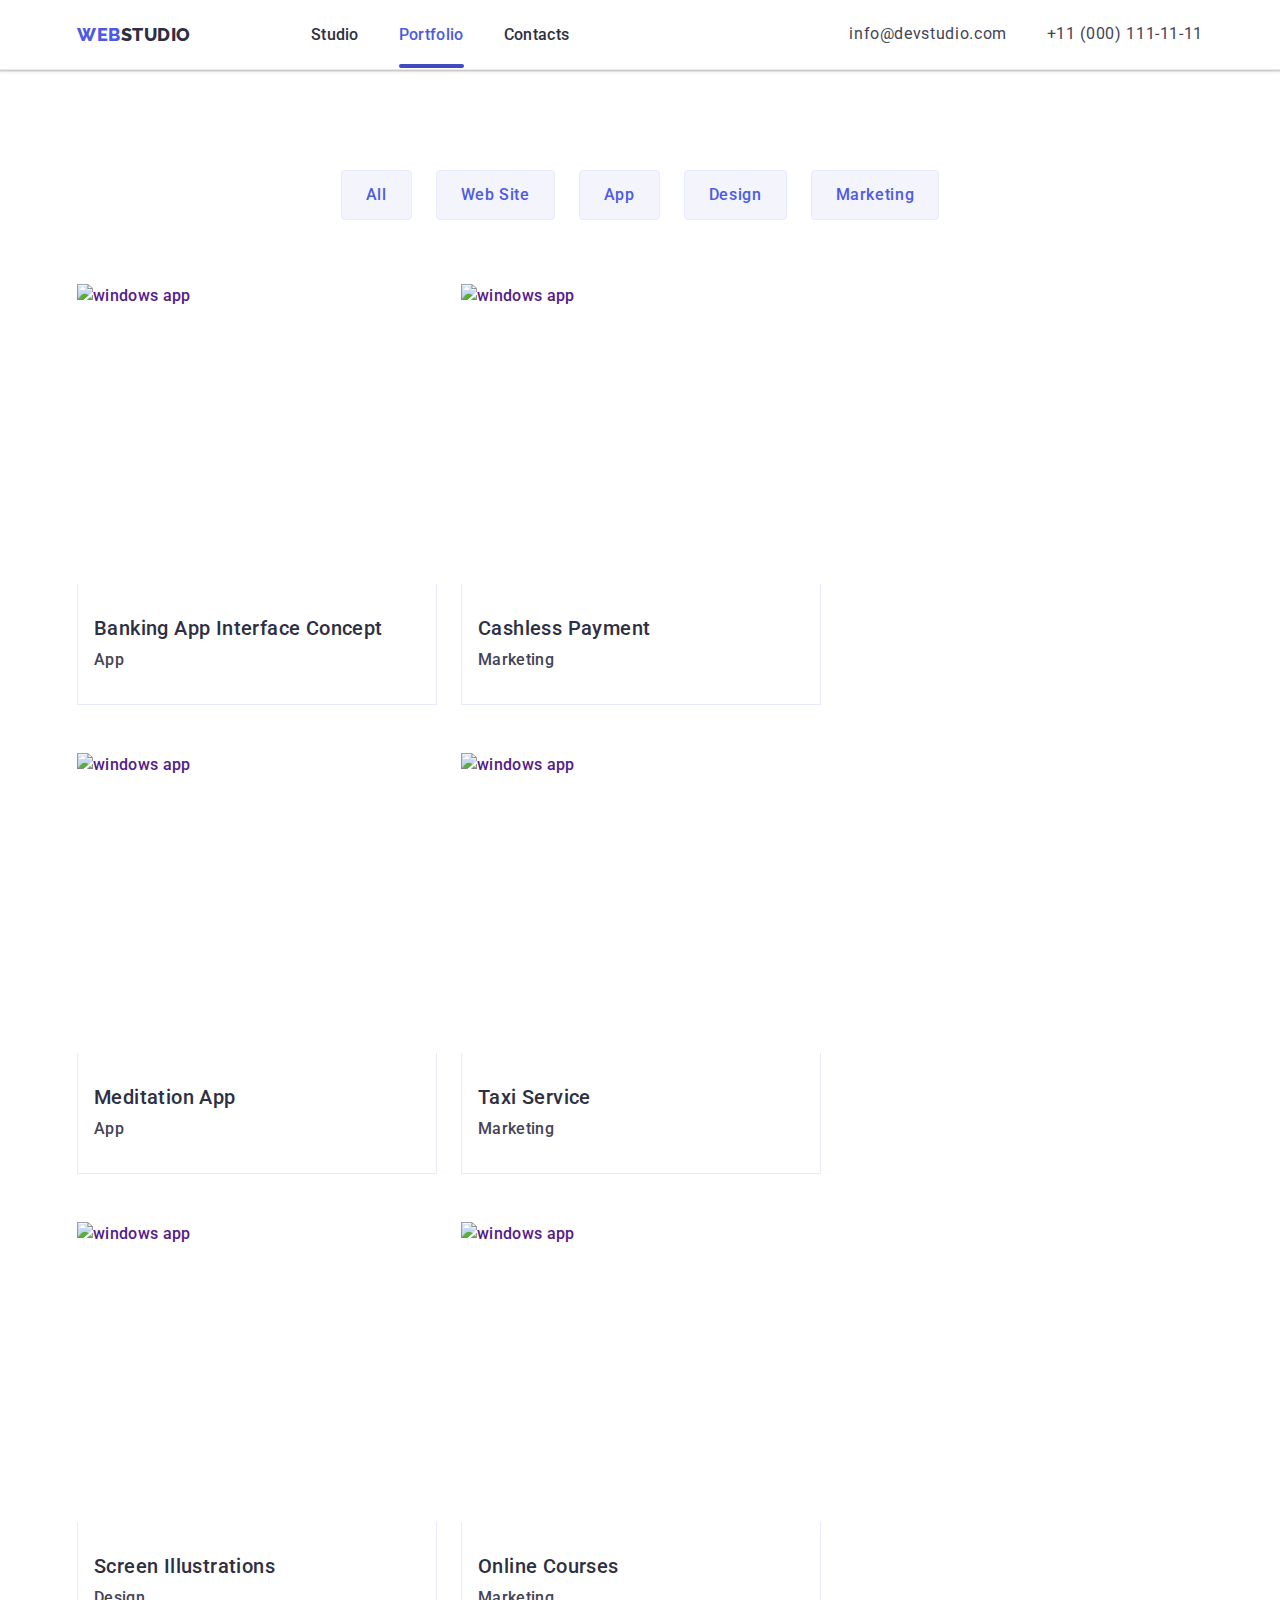
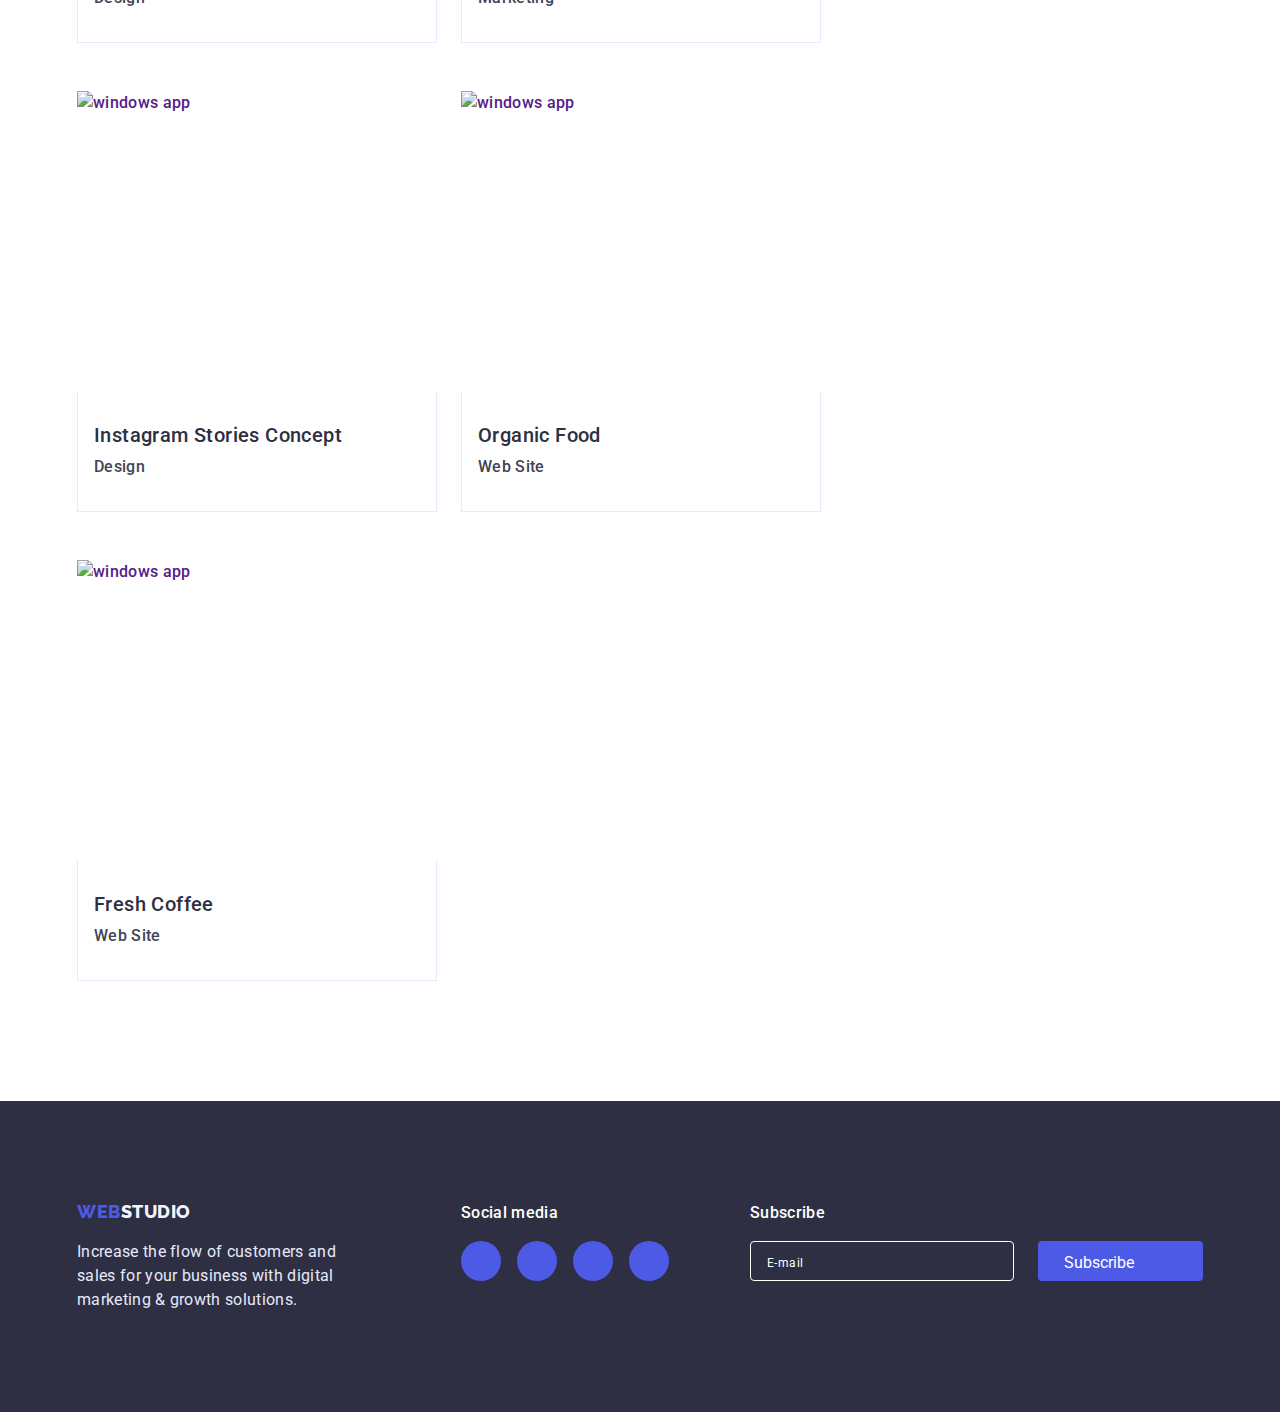
==== commit ef486d7c: "adaptive page-portfolio" ====
--- a/portfolio.html
+++ b/portfolio.html
@@ -78,12 +78,12 @@
                   <a href="./index.html" class="item-list link">Studio</a>
                 </li>
                 <li class="item">
-                  <a href="./portfolio.html" class="item-list link"
+                  <a href="./portfolio.html" class="item-list link current"
                     >Portfolio</a
                   >
                 </li>
                 <li class="item">
-                  <a href="" class="item-list link current">Contacts</a>
+                  <a href="" class="item-list link">Contacts</a>
                 </li>
               </ul>
             </nav>
@@ -168,12 +168,38 @@
             <li class="portfolio-item">
               <a href="" class="links-works link">
                 <div class="project-thumb">
-                  <img
-                    src="./images/prf-1.jpg"
-                    alt="windows app"
-                    width="360"
-                    height="300"
-                  />
+                  <picture>
+                    <source
+                      srcset="
+                        ./images/prf-1.jpg           1x,
+                        ./images/img@2xdesktop-8.jpg 2x
+                      "
+                      media="(min-width: 1200px)"
+                    />
+
+                    <source
+                      srcset="
+                        ./images/img-8tablet.jpg    1x,
+                        ./images/img@2x-8tablet.jpg 2x
+                      "
+                      media="(min-width: 768px)"
+                    />
+
+                    <source
+                      srcset="
+                        ./images/img_mobile.jpg    1x,
+                        ./images/img@2x_mobile.jpg 2x
+                      "
+                      media="(min-width: 320px)"
+                    />
+
+                    <img
+                      src="./images/prf-1.jpg"
+                      alt="windows app"
+                      width="360"
+                      height="300"
+                    />
+                  </picture>
 
                   <div class="project-overlay">
                     <p class="project-text">
@@ -193,23 +219,98 @@
             <li class="portfolio-item">
               <a href="" class="links-works link">
                 <div class="project-thumb">
-                  <img
-                    src="./images/prf-2.jpg"
-                    alt="windows app"
-                    width="360"
-                    height="300"
-                  />
-
-                  <div class="project-overlay">
-                    <p class="project-text">
-                      14 Stylish and User-Friendly App Design Concepts · Task
-                      Manager App · Calorie Tracker App · Exotic Fruit Ecommerce
-                      App · Cloud Storage App
-                    </p>
-                  </div>
-                </div>
-                <div class="set-card">
-                  <h2 class="portfolio-title">Banking App Interface Concept</h2>
+                  <picture>
+                    <source
+                      srcset="
+                        ./images/prf-2.jpg           1x,
+                        ./images/img@2xdesktop-7.jpg 2x
+                      "
+                      media="(min-width: 1200px)"
+                    />
+
+                    <source
+                      srcset="
+                        ./images/img-7tablet.jpg    1x,
+                        ./images/img@2x-7tablet.jpg 2x
+                      "
+                      media="(min-width: 768px)"
+                    />
+                    <source
+                      srcset="
+                        ./images/img-1_mobile.jpg    1x,
+                        ./images/img@2x-1_mobile.jpg 2x
+                      "
+                      media="(min-width: 320px)"
+                    />
+
+                    <img
+                      src="./images/prf-2.jpg"
+                      alt="windows app"
+                      width="360"
+                      height="300"
+                    />
+                  </picture>
+
+                  <div class="project-overlay">
+                    <p class="project-text">
+                      14 Stylish and User-Friendly App Design Concepts · Task
+                      Manager App · Calorie Tracker App · Exotic Fruit Ecommerce
+                      App · Cloud Storage App
+                    </p>
+                  </div>
+                </div>
+                <div class="set-card">
+                  <h2 class="portfolio-title">Cashless Payment</h2>
+                  <p class="portfolio-text">Marketing</p>
+                </div></a
+              >
+            </li>
+
+            <li class="portfolio-item">
+              <a href="" class="links-works link">
+                <div class="project-thumb">
+                  <picture>
+                    <source
+                      srcset="
+                        ./images/prf-3.jpg           1x,
+                        ./images/img@2xdesktop-6.jpg 2x
+                      "
+                      media="(min-width: 1200px)"
+                    />
+
+                    <source
+                      srcset="
+                        ./images/img-6tablet.jpg    1x,
+                        ./images/img@2x-6tablet.jpg 2x
+                      "
+                      media="(min-width: 768px)"
+                    />
+
+                    <source
+                      srcset="
+                        ./images/img-2_mobile.jpg    1x,
+                        ./images/img@2x-2_mobile.jpg 2x
+                      "
+                      media="(min-width: 320px)"
+                    />
+
+                    <img
+                      src="./images/prf-3.jpg"
+                      alt="windows app"
+                      width="360"
+                      height="300"
+                    />
+                  </picture>
+                  <div class="project-overlay">
+                    <p class="project-text">
+                      14 Stylish and User-Friendly App Design Concepts · Task
+                      Manager App · Calorie Tracker App · Exotic Fruit Ecommerce
+                      App · Cloud Storage App
+                    </p>
+                  </div>
+                </div>
+                <div class="set-card">
+                  <h2 class="portfolio-title">Meditation App</h2>
                   <p class="portfolio-text">App</p>
                 </div></a
               >
@@ -218,174 +319,300 @@
             <li class="portfolio-item">
               <a href="" class="links-works link">
                 <div class="project-thumb">
-                  <img
-                    src="./images/prf-3.jpg"
-                    alt="windows app"
-                    width="360"
-                    height="300"
-                  />
-
-                  <div class="project-overlay">
-                    <p class="project-text">
-                      14 Stylish and User-Friendly App Design Concepts · Task
-                      Manager App · Calorie Tracker App · Exotic Fruit Ecommerce
-                      App · Cloud Storage App
-                    </p>
-                  </div>
-                </div>
-                <div class="set-card">
-                  <h2 class="portfolio-title">Banking App Interface Concept</h2>
-                  <p class="portfolio-text">App</p>
-                </div></a
-              >
-            </li>
-
-            <li class="portfolio-item">
-              <a href="" class="links-works link">
-                <div class="project-thumb">
-                  <img
-                    src="./images/prf-4.jpg"
-                    alt="windows app"
-                    width="360"
-                    height="300"
-                  />
-
-                  <div class="project-overlay">
-                    <p class="project-text">
-                      14 Stylish and User-Friendly App Design Concepts · Task
-                      Manager App · Calorie Tracker App · Exotic Fruit Ecommerce
-                      App · Cloud Storage App
-                    </p>
-                  </div>
-                </div>
-                <div class="set-card">
-                  <h2 class="portfolio-title">Banking App Interface Concept</h2>
-                  <p class="portfolio-text">App</p>
-                </div></a
-              >
-            </li>
-
-            <li class="portfolio-item">
-              <a href="" class="links-works link">
-                <div class="project-thumb">
-                  <img
-                    src="./images/prf-5.jpg"
-                    alt="windows app"
-                    width="360"
-                    height="300"
-                  />
-
-                  <div class="project-overlay">
-                    <p class="project-text">
-                      14 Stylish and User-Friendly App Design Concepts · Task
-                      Manager App · Calorie Tracker App · Exotic Fruit Ecommerce
-                      App · Cloud Storage App
-                    </p>
-                  </div>
-                </div>
-                <div class="set-card">
-                  <h2 class="portfolio-title">Banking App Interface Concept</h2>
-                  <p class="portfolio-text">App</p>
-                </div></a
-              >
-            </li>
-
-            <li class="portfolio-item">
-              <a href="" class="links-works link">
-                <div class="project-thumb">
-                  <img
-                    src="./images/prf-6.jpg"
-                    alt="windows app"
-                    width="360"
-                    height="300"
-                  />
-
-                  <div class="project-overlay">
-                    <p class="project-text">
-                      14 Stylish and User-Friendly App Design Concepts · Task
-                      Manager App · Calorie Tracker App · Exotic Fruit Ecommerce
-                      App · Cloud Storage App
-                    </p>
-                  </div>
-                </div>
-                <div class="set-card">
-                  <h2 class="portfolio-title">Banking App Interface Concept</h2>
-                  <p class="portfolio-text">App</p>
-                </div></a
-              >
-            </li>
-
-            <li class="portfolio-item">
-              <a href="" class="links-works link">
-                <div class="project-thumb">
-                  <img
-                    src="./images/prf-7.jpg"
-                    alt="windows app"
-                    width="360"
-                    height="300"
-                  />
-
-                  <div class="project-overlay">
-                    <p class="project-text">
-                      14 Stylish and User-Friendly App Design Concepts · Task
-                      Manager App · Calorie Tracker App · Exotic Fruit Ecommerce
-                      App · Cloud Storage App
-                    </p>
-                  </div>
-                </div>
-                <div class="set-card">
-                  <h2 class="portfolio-title">Banking App Interface Concept</h2>
-                  <p class="portfolio-text">App</p>
-                </div></a
-              >
-            </li>
-
-            <li class="portfolio-item">
-              <a href="" class="links-works link">
-                <div class="project-thumb">
-                  <img
-                    src="./images/prf-8.jpg"
-                    alt="windows app"
-                    width="360"
-                    height="300"
-                  />
-
-                  <div class="project-overlay">
-                    <p class="project-text">
-                      14 Stylish and User-Friendly App Design Concepts · Task
-                      Manager App · Calorie Tracker App · Exotic Fruit Ecommerce
-                      App · Cloud Storage App
-                    </p>
-                  </div>
-                </div>
-                <div class="set-card">
-                  <h2 class="portfolio-title">Banking App Interface Concept</h2>
-                  <p class="portfolio-text">App</p>
-                </div></a
-              >
-            </li>
-
-            <li class="portfolio-item">
-              <a href="" class="links-works link">
-                <div class="project-thumb">
-                  <img
-                    src="./images/prf-9.jpg"
-                    alt="windows app"
-                    width="360"
-                    height="300"
-                  />
-
-                  <div class="project-overlay">
-                    <p class="project-text">
-                      14 Stylish and User-Friendly App Design Concepts · Task
-                      Manager App · Calorie Tracker App · Exotic Fruit Ecommerce
-                      App · Cloud Storage App
-                    </p>
-                  </div>
-                </div>
-                <div class="set-card">
-                  <h2 class="portfolio-title">Banking App Interface Concept</h2>
-                  <p class="portfolio-text">App</p>
+                  <picture>
+                    <source
+                      srcset="
+                        ./images/prf-4.jpg           1x,
+                        ./images/img@2xdesktop-5.jpg 2x
+                      "
+                      media="(min-width: 1200px)"
+                    />
+
+                    <source
+                      srcset="
+                        ./images/img-5tablet.jpg    1x,
+                        ./images/img@2x-5tablet.jpg 2x
+                      "
+                      media="(min-width: 768px)"
+                    />
+
+                    <source
+                      srcset="
+                        ./images/img-3_mobile.jpg    1x,
+                        ./images/img@2x-3_mobile.jpg 2x
+                      "
+                      media="(min-width: 320px)"
+                    />
+
+                    <img
+                      src="./images/prf-4.jpg"
+                      alt="windows app"
+                      width="360"
+                      height="300"
+                    />
+                  </picture>
+
+                  <div class="project-overlay">
+                    <p class="project-text">
+                      14 Stylish and User-Friendly App Design Concepts · Task
+                      Manager App · Calorie Tracker App · Exotic Fruit Ecommerce
+                      App · Cloud Storage App
+                    </p>
+                  </div>
+                </div>
+                <div class="set-card">
+                  <h2 class="portfolio-title">Taxi Service</h2>
+                  <p class="portfolio-text">Marketing</p>
+                </div></a
+              >
+            </li>
+
+            <li class="portfolio-item">
+              <a href="" class="links-works link">
+                <div class="project-thumb">
+                  <picture>
+                    <source
+                      srcset="
+                        ./images/prf-5.jpg           1x,
+                        ./images/img@2xdesktop-4.jpg 2x
+                      "
+                      media="(min-width: 1200px)"
+                    />
+
+                    <source
+                      srcset="
+                        ./images/img-4tablet.jpg    1x,
+                        ./images/img@2x-4tablet.jpg 2x
+                      "
+                      media="(min-width: 768px)"
+                    />
+
+                    <source
+                      srcset="
+                        ./images/img-4_mobile.jpg    1x,
+                        ./images/img@2x-4_mobile.jpg 2x
+                      "
+                      media="(min-width: 320px)"
+                    />
+
+                    <img
+                      src="./images/prf-5.jpg"
+                      alt="windows app"
+                      width="360"
+                      height="300"
+                    />
+                  </picture>
+
+                  <div class="project-overlay">
+                    <p class="project-text">
+                      14 Stylish and User-Friendly App Design Concepts · Task
+                      Manager App · Calorie Tracker App · Exotic Fruit Ecommerce
+                      App · Cloud Storage App
+                    </p>
+                  </div>
+                </div>
+                <div class="set-card">
+                  <h2 class="portfolio-title">Screen Illustrations</h2>
+                  <p class="portfolio-text">Design</p>
+                </div></a
+              >
+            </li>
+
+            <li class="portfolio-item">
+              <a href="" class="links-works link">
+                <div class="project-thumb">
+                  <picture>
+                    <source
+                      srcset="
+                        ./images/prf-6.jpg           1x,
+                        ./images/img@2xdesktop-3.jpg 2x
+                      "
+                      media="(min-width: 1200px)"
+                    />
+
+                    <source
+                      srcset="
+                        ./images/img-3tablet.jpg    1x,
+                        ./images/img@2x-3tablet.jpg 2x
+                      "
+                      media="(min-width: 768px)"
+                    />
+
+                    <source
+                      srcset="
+                        ./images/img-5_mobile.jpg    1x,
+                        ./images/img@2x-5_mobile.jpg 2x
+                      "
+                      media="(min-width: 320px)"
+                    />
+                    <img
+                      src="./images/prf-6.jpg"
+                      alt="windows app"
+                      width="360"
+                      height="300"
+                    />
+                  </picture>
+                  <div class="project-overlay">
+                    <p class="project-text">
+                      14 Stylish and User-Friendly App Design Concepts · Task
+                      Manager App · Calorie Tracker App · Exotic Fruit Ecommerce
+                      App · Cloud Storage App
+                    </p>
+                  </div>
+                </div>
+                <div class="set-card">
+                  <h2 class="portfolio-title">Online Courses</h2>
+                  <p class="portfolio-text">Marketing</p>
+                </div></a
+              >
+            </li>
+
+            <li class="portfolio-item">
+              <a href="" class="links-works link">
+                <div class="project-thumb">
+                  <picture>
+                    <source
+                      srcset="
+                        ./images/prf-7.jpg           1x,
+                        ./images/img@2xdesktop-2.jpg 2x
+                      "
+                      media="(min-width: 1200px)"
+                    />
+
+                    <source
+                      srcset="
+                        ./images/img-2tablet.jpg    1x,
+                        ./images/img@2x-2tablet.jpg 2x
+                      "
+                      media="(min-width: 768px)"
+                    />
+
+                    <source
+                      srcset="
+                        ./images/img-6_mobile.jpg    1x,
+                        ./images/img@2x-6_mobile.jpg 2x
+                      "
+                      media="(min-width: 320px)"
+                    />
+
+                    <img
+                      src="./images/prf-7.jpg"
+                      alt="windows app"
+                      width="360"
+                      height="300"
+                    />
+                  </picture>
+                  <div class="project-overlay">
+                    <p class="project-text">
+                      14 Stylish and User-Friendly App Design Concepts · Task
+                      Manager App · Calorie Tracker App · Exotic Fruit Ecommerce
+                      App · Cloud Storage App
+                    </p>
+                  </div>
+                </div>
+                <div class="set-card">
+                  <h2 class="portfolio-title">Instagram Stories Concept</h2>
+                  <p class="portfolio-text">Design</p>
+                </div></a
+              >
+            </li>
+
+            <li class="portfolio-item">
+              <a href="" class="links-works link">
+                <div class="project-thumb">
+                  <picture>
+                    <source
+                      srcset="
+                        ./images/prf-8.jpg           1x,
+                        ./images/img@2xdesktop-1.jpg 2x
+                      "
+                      media="(min-width: 1200px)"
+                    />
+
+                    <source
+                      srcset="
+                        ./images/img-1tablet.jpg    1x,
+                        ./images/img@2x-1tablet.jpg 2x
+                      "
+                      media="(min-width: 768px)"
+                    />
+
+                    <source
+                      srcset="
+                        ./images/img-7_mobile.jpg    1x,
+                        ./images/img@2x-7_mobile.jpg 2x
+                      "
+                      media="(min-width: 320px)"
+                    />
+                    <img
+                      src="./images/prf-8.jpg"
+                      alt="windows app"
+                      width="360"
+                      height="300"
+                    />
+                  </picture>
+
+                  <div class="project-overlay">
+                    <p class="project-text">
+                      14 Stylish and User-Friendly App Design Concepts · Task
+                      Manager App · Calorie Tracker App · Exotic Fruit Ecommerce
+                      App · Cloud Storage App
+                    </p>
+                  </div>
+                </div>
+                <div class="set-card">
+                  <h2 class="portfolio-title">Organic Food</h2>
+                  <p class="portfolio-text">Web Site</p>
+                </div></a
+              >
+            </li>
+
+            <li class="portfolio-item position-card">
+              <a href="" class="links-works link">
+                <div class="project-thumb">
+                  <picture>
+                    <source
+                      srcset="
+                        ./images/prf-9.jpg         1x,
+                        ./images/img@2xdesktop.jpg 2x
+                      "
+                      media="(min-width: 1200px)"
+                    />
+
+                    <source
+                      srcset="
+                        ./images/imgtablet.jpg    1x,
+                        ./images/img@2xtablet.jpg 2x
+                      "
+                      media="(min-width: 768px)"
+                    />
+
+                    <source
+                      srcset="
+                        ./images/img-8_mobile.jpg    1x,
+                        ./images/img@2x-8_mobile.jpg 2x
+                      "
+                      media="(min-width: 320px)"
+                    />
+
+                    <img
+                      src="./images/prf-9.jpg"
+                      alt="windows app"
+                      width="360"
+                      height="300"
+                    />
+                  </picture>
+                  <div class="project-overlay">
+                    <p class="project-text">
+                      14 Stylish and User-Friendly App Design Concepts · Task
+                      Manager App · Calorie Tracker App · Exotic Fruit Ecommerce
+                      App · Cloud Storage App
+                    </p>
+                  </div>
+                </div>
+                <div class="set-card">
+                  <h2 class="portfolio-title">Fresh Coffee</h2>
+                  <p class="portfolio-text">Web Site</p>
                 </div></a
               >
             </li>
--- a/css/main.min.css
+++ b/css/main.min.css
@@ -1 +1 @@
-.contacts{padding:0;width:auto}img{display:block;max-width:100%;height:auto}.list{padding:0;margin:0;list-style:none}.section-text{margin-top:0;margin-bottom:0;color:#434455;letter-spacing:.02em}.section-caption{margin:0;padding:0}.main-text{margin-top:0}body{color:#434455;font-style:normal;font-family:"Roboto",sans-serif;font-weight:500;font-size:16px;line-height:1.5;letter-spacing:.02em}@media screen and (max-width: 767px){.team-icon-list{margin-top:40px}.mobile-menu{position:fixed;width:100%;height:100%;top:0;left:0;background-color:#fff;overflow-y:scroll;-webkit-transform:scale(0.8);transform:scale(0.8);opacity:0;visibility:hidden;pointer-events:none;-webkit-transition:opacity 250ms cubic-bezier(0.4, 0, 0.2, 1),visibility 250ms cubic-bezier(0.4, 0, 0.2, 1),-webkit-transform 250ms cubic-bezier(0.4, 0, 0.2, 1);transition:opacity 250ms cubic-bezier(0.4, 0, 0.2, 1),visibility 250ms cubic-bezier(0.4, 0, 0.2, 1),-webkit-transform 250ms cubic-bezier(0.4, 0, 0.2, 1);transition:opacity 250ms cubic-bezier(0.4, 0, 0.2, 1),visibility 250ms cubic-bezier(0.4, 0, 0.2, 1),transform 250ms cubic-bezier(0.4, 0, 0.2, 1);transition:opacity 250ms cubic-bezier(0.4, 0, 0.2, 1),visibility 250ms cubic-bezier(0.4, 0, 0.2, 1),transform 250ms cubic-bezier(0.4, 0, 0.2, 1),-webkit-transform 250ms cubic-bezier(0.4, 0, 0.2, 1)}.mobile-menu.is-open{opacity:1;visibility:visible;pointer-events:auto;-webkit-transform:scale(1);transform:scale(1)}.mobile-menu>.mobile-menu-container{position:relative;padding-top:80px;padding-bottom:40px;padding-left:40px;padding-right:24px;display:-webkit-box;display:-ms-flexbox;display:flex;-webkit-box-orient:vertical;-webkit-box-direction:normal;-ms-flex-direction:column;flex-direction:column;-webkit-box-pack:justify;-ms-flex-pack:justify;justify-content:space-between;height:100%}.nav-site .link.current{color:#4d5ae5}.link-icon{width:16px;height:16px}.close-menu{position:absolute;width:24px;height:24px;top:24px;right:24px;padding:0;line-height:0;background-color:rgba(0,0,0,0);border:none;border-radius:50%;border:1px solid rgba(0,0,0,.1);background-color:#e7e9fc}.item-list{color:#2e2f42;text-decoration:none;font-size:36px;font-weight:700;line-height:1.111;letter-spacing:.02em}.contacts{padding:0;width:auto;display:block;margin:0}.contact-main{margin-bottom:40px}.nav-site .item+.item{margin-top:40px}.link-logo,.link-header-studio{font-family:"Raleway",sans-serif;font-weight:800;font-size:18px;line-height:1.17;letter-spacing:.03em;text-transform:uppercase}.link-logo{color:#4d5ae5;text-decoration:none}.link-header-studio{color:#2e2f42}.link-contact-main{display:block;font-style:normal;font-weight:700;font-size:36px;line-height:1.111;letter-spacing:.02em;color:#4d5ae5;text-decoration:none}.link-contact{font-style:normal;font-weight:500;line-height:1.2;letter-spacing:.02em;color:#434455;text-decoration:none}.team-soc{display:-webkit-box;display:-ms-flexbox;display:flex;-webkit-box-align:center;-ms-flex-align:center;align-items:center;list-style:none;margin-bottom:0;padding-left:0}.soc-link-ing{display:-webkit-box;display:-ms-flexbox;display:flex;-webkit-box-pack:center;-ms-flex-pack:center;justify-content:center;-webkit-box-align:center;-ms-flex-align:center;align-items:center;width:40px;height:40px;border-radius:50%;background-color:#4d5ae5}.burger-mobile-menu{padding:0;border:none;background-color:rgba(0,0,0,0)}}@media screen and (max-width: 420px){.link-contact-main{font-size:24px}}/*! normalize.css v8.0.1 | MIT License | github.com/necolas/normalize.css */html{line-height:1.15;-webkit-text-size-adjust:100%}body{margin:0}main{display:block}h1{font-size:2em;margin:.67em 0}hr{-webkit-box-sizing:content-box;box-sizing:content-box;height:0;overflow:visible}pre{font-family:monospace,monospace;font-size:1em}a{background-color:rgba(0,0,0,0)}abbr[title]{border-bottom:none;text-decoration:underline;-webkit-text-decoration:underline dotted;text-decoration:underline dotted}b,strong{font-weight:bolder}code,kbd,samp{font-family:monospace,monospace;font-size:1em}small{font-size:80%}sub,sup{font-size:75%;line-height:0;position:relative;vertical-align:baseline}sub{bottom:-0.25em}sup{top:-0.5em}img{border-style:none}button,input,optgroup,select,textarea{font-family:inherit;font-size:100%;line-height:1.15;margin:0}button,input{overflow:visible}button,select{text-transform:none}button,[type=button],[type=reset],[type=submit]{-webkit-appearance:button}button::-moz-focus-inner,[type=button]::-moz-focus-inner,[type=reset]::-moz-focus-inner,[type=submit]::-moz-focus-inner{border-style:none;padding:0}button:-moz-focusring,[type=button]:-moz-focusring,[type=reset]:-moz-focusring,[type=submit]:-moz-focusring{outline:1px dotted ButtonText}fieldset{padding:.35em .75em .625em}legend{-webkit-box-sizing:border-box;box-sizing:border-box;color:inherit;display:table;max-width:100%;padding:0;white-space:normal}progress{vertical-align:baseline}textarea{overflow:auto}[type=checkbox],[type=radio]{-webkit-box-sizing:border-box;box-sizing:border-box;padding:0}[type=number]::-webkit-inner-spin-button,[type=number]::-webkit-outer-spin-button{height:auto}[type=search]{-webkit-appearance:textfield;outline-offset:-2px}[type=search]::-webkit-search-decoration{-webkit-appearance:none}::-webkit-file-upload-button{-webkit-appearance:button;font:inherit}details{display:block}summary{display:list-item}template{display:none}[hidden]{display:none}.container{padding-left:15px;padding-right:15px;max-width:428px;margin-left:auto;margin-right:auto}.container{width:100%}@media screen and (min-width: 320px){.container{margin-left:auto;margin-right:auto}}@media screen and (min-width: 480px){.container{max-width:428px}}@media screen and (min-width: 768px){.container{max-width:768px}}@media screen and (min-width: 1200px){.container{max-width:1158px}}@media screen and (max-width: 1199px){.container-add{padding-top:0}.section-subject{margin-bottom:0}.section{padding-top:96px}.soc-list{display:-webkit-box;display:-ms-flexbox;display:flex;-ms-flex-wrap:wrap;flex-wrap:wrap;-webkit-column-gap:16px;-moz-column-gap:16px;column-gap:16px;row-gap:72px;-webkit-box-pack:center;-ms-flex-pack:center;justify-content:center}.item-link{display:-webkit-box;display:-ms-flexbox;display:flex;-webkit-box-align:center;-ms-flex-align:center;align-items:center;-webkit-box-pack:center;-ms-flex-pack:center;justify-content:center;width:190px;height:88px;border:1px solid #8e8f99;color:#8e8f99;border-radius:4px;-webkit-transition:color 250ms cubic-bezier(0.4, 0, 0.2, 1),border-color 250ms cubic-bezier(0.4, 0, 0.2, 1);transition:color 250ms cubic-bezier(0.4, 0, 0.2, 1),border-color 250ms cubic-bezier(0.4, 0, 0.2, 1)}.item-link:hover,.item-link:focus{border-color:#404bbf;color:#404bbf}.link-icon-list{width:104px;height:56px;fill:currentColor}}@media screen and (min-width: 768px){.item-link{width:168px}.soc-list{-webkit-column-gap:24px;-moz-column-gap:24px;column-gap:24px;row-gap:72px}}@media screen and (min-width: 1200px){.item-link{width:168px}.container-add{padding-top:0}.section-subject{margin-bottom:0}.soc-list{display:-webkit-box;display:-ms-flexbox;display:flex;gap:24px}.item-link{display:-webkit-box;display:-ms-flexbox;display:flex;-webkit-box-align:center;-ms-flex-align:center;align-items:center;-webkit-box-pack:center;-ms-flex-pack:center;justify-content:center;width:168px;height:88px;border:1px solid #8e8f99;color:#8e8f99;border-radius:4px;-webkit-transition:color 250ms cubic-bezier(0.4, 0, 0.2, 1),border-color 250ms cubic-bezier(0.4, 0, 0.2, 1);transition:color 250ms cubic-bezier(0.4, 0, 0.2, 1),border-color 250ms cubic-bezier(0.4, 0, 0.2, 1)}.item-link:hover,.item-link:focus{border-color:#404bbf;color:#404bbf}.link-icon-list{width:104px;height:56px;fill:currentColor}}@media screen and (max-width: 767px){.site-nav{display:none}.adress-list{display:none}}.main-nav .link-logo{padding-top:24px;padding-bottom:24px;display:inline-block}.page-header{border-bottom:1px solid #e7e9fc;-webkit-box-shadow:0px 1px 6px rgba(46,47,66,.08),0px 1px 1px rgba(46,47,66,.16),0px 2px 1px rgba(46,47,66,.08);box-shadow:0px 1px 6px rgba(46,47,66,.08),0px 1px 1px rgba(46,47,66,.16),0px 2px 1px rgba(46,47,66,.08)}.page-header-container{display:-webkit-box;display:-ms-flexbox;display:flex;-webkit-box-align:center;-ms-flex-align:center;align-items:center;-webkit-box-pack:justify;-ms-flex-pack:justify;justify-content:space-between}.burger-mobile-menu{padding:0;border:none;background-color:rgba(0,0,0,0)}@media screen and (min-width: 768px){.mobile-menu,.burger-mobile-menu{display:none}.main-nav{display:-webkit-box;display:-ms-flexbox;display:flex;-webkit-box-align:center;-ms-flex-align:center;align-items:center}.main-nav .link-logo{padding-top:26px;padding-bottom:26px}.site-nav{display:-webkit-box;display:-ms-flexbox;display:flex;margin-left:76px}.contacts{display:-webkit-box;display:-ms-flexbox;display:flex}.link-logo,.link-header-studio{font-family:"Raleway",sans-serif;font-weight:800;font-size:18px;line-height:1.17;letter-spacing:.03em;text-transform:uppercase}.link-logo{color:#4d5ae5;text-decoration:none}.link-header-studio{color:#2e2f42}.item-list{font-style:normal;font-weight:500;letter-spacing:.02em;color:#404bbf;color:#2e2f42;text-decoration:none}.item-list:hover,.item-list:focus{color:#404bbf}.link.current{color:#404bbf}.navigation .link-logo{color:#4d5ae5}.site-nav .link-logo-item{color:#4d5ae5}.site-nav{margin-left:120px}.site-nav .item+.item{margin-left:40px}.site-nav .item-list{padding-top:24px;padding-bottom:24px}.link-contact{font-style:normal;font-weight:400;font-size:12px;line-height:1.17;letter-spacing:.04em;color:#434455;text-decoration:none}.contact .contacts+.contacts{margin-top:12px}.contacts .link-contact{color:#434455}.contacts .link-contact:hover,.contacts .link-contact:focus{color:#404bbf}.site-nav .link.current{color:#4d5ae5;position:relative}.item>.current::after{content:"";position:absolute;left:0px;bottom:0;width:100%;height:4px;border-radius:2px;background-color:#404bbf}.page-header-container{padding-left:15px;padding-right:15px}}@media screen and (min-width: 1200px){.contact{display:-webkit-box;display:-ms-flexbox;display:flex}.contact .contacts+.contacts{margin-top:0;margin-left:40px}.contacts .link-contact{padding-top:24px;padding-bottom:24px}.link-contact{font-size:16px}}.hero-title{margin:0 auto;margin-bottom:72px;max-width:496px;color:#fff;font-weight:700;font-size:56px;line-height:1.07;letter-spacing:.02em}.hero-background{padding:0}.button-hero{padding:16px 32px;min-width:169px;cursor:pointer;color:#fff;background-color:#4d5ae5;font-family:inherit;font-weight:500;font-size:16px;line-height:1.5;letter-spacing:.04em;border-radius:4px;border:1px solid rgba(0,0,0,0);-webkit-transition:background-color 250ms cubic-bezier(0.4, 0, 0.2, 1);transition:background-color 250ms cubic-bezier(0.4, 0, 0.2, 1)}.hero{padding-top:112px;padding-bottom:112px;text-align:center;background-color:rgba(46,47,66,.7);margin:0 auto;background-image:-webkit-gradient(linear, left top, left bottom, from(rgba(46, 47, 66, 0.7)), to(rgba(46, 47, 66, 0.7))),url(../images/mob1x.jpg);background-image:linear-gradient(rgba(46, 47, 66, 0.7), rgba(46, 47, 66, 0.7)),url(../images/mob1x.jpg);background-repeat:no-repeat;background-position:center;background-size:cover}@media screen and (min-device-pixel-ratio: 2)and (max-width: 767px),screen and (-webkit-min-device-pixel-ratio: 2)and (max-width: 767px),screen and (min-resolution: 192dpi)and (max-width: 767px),screen and (min-resolution: 2dppx)and (max-width: 767px){.hero{background-image:-webkit-gradient(linear, left top, left bottom, from(rgba(46, 47, 66, 0.7)), to(rgba(46, 47, 66, 0.7))),url(../images/mob@2x.jpg);background-image:linear-gradient(rgba(46, 47, 66, 0.7), rgba(46, 47, 66, 0.7)),url(../images/mob@2x.jpg);max-width:480px}}@media screen and (max-width: 767px){.hero-title{max-width:320px;font-size:36px;line-height:1.111}}@media screen and (min-width: 768px){.hero-title{max-width:496px;font-size:56px;line-height:1.07}.hero{background-image:-webkit-gradient(linear, left top, left bottom, from(rgba(46, 47, 66, 0.7)), to(rgba(46, 47, 66, 0.7))),url(../images/tab1x.jpg);background-image:linear-gradient(rgba(46, 47, 66, 0.7), rgba(46, 47, 66, 0.7)),url(../images/tab1x.jpg)}.hero-title{margin-bottom:36px}}@media screen and (min-width: 768px)and (min-device-pixel-ratio: 2)and (min-width: 768px),screen and (min-width: 768px)and (-webkit-min-device-pixel-ratio: 2)and (min-width: 768px),screen and (min-width: 768px)and (min-resolution: 192dpi)and (min-width: 768px),screen and (min-width: 768px)and (min-resolution: 2dppx)and (min-width: 768px){.hero{background-image:-webkit-gradient(linear, left top, left bottom, from(rgba(46, 47, 66, 0.7)), to(rgba(46, 47, 66, 0.7))),url(../images/tab@2x.jpg);background-image:linear-gradient(rgba(46, 47, 66, 0.7), rgba(46, 47, 66, 0.7)),url(../images/tab@2x.jpg)}}@media screen and (min-width: 1200px){.hero-title{margin-bottom:48px}.hero{padding-top:188px;padding-bottom:188px;background-image:-webkit-gradient(linear, left top, left bottom, from(rgba(46, 47, 66, 0.7)), to(rgba(46, 47, 66, 0.7))),url(../images/desktop1x.jpg);background-image:linear-gradient(rgba(46, 47, 66, 0.7), rgba(46, 47, 66, 0.7)),url(../images/desktop1x.jpg)}}@media screen and (min-width: 1200px)and (min-device-pixel-ratio: 2)and (min-width: 1200px),screen and (min-width: 1200px)and (-webkit-min-device-pixel-ratio: 2)and (min-width: 1200px),screen and (min-width: 1200px)and (min-resolution: 192dpi)and (min-width: 1200px),screen and (min-width: 1200px)and (min-resolution: 2dppx)and (min-width: 1200px){.hero{background-image:-webkit-gradient(linear, left top, left bottom, from(rgba(46, 47, 66, 0.7)), to(rgba(46, 47, 66, 0.7))),url(../images/desktop@2x.jpg);background-image:linear-gradient(rgba(46, 47, 66, 0.7), rgba(46, 47, 66, 0.7)),url(../images/desktop@2x.jpg)}}@media screen and (min-width: 1200px){.hero-title{max-width:496px;font-size:56px;line-height:1.07}}@media screen and (min-width: 768px)and (max-width: 1199px){.hero{max-width:768px}}@media screen and (min-width: 1200px){.hero{min-width:1200px}}.backdrop.is-hidden{opacity:0;pointer-events:none;visibility:hidden}.backdrop{position:fixed;left:0;top:0;width:100%;height:100%;background-color:rgba(46,47,66,.4);opacity:1;-webkit-transition:opacity 250ms cubic-bezier(0.4, 0, 0.2, 1),visibility 250ms cubic-bezier(0.4, 0, 0.2, 1);transition:opacity 250ms cubic-bezier(0.4, 0, 0.2, 1),visibility 250ms cubic-bezier(0.4, 0, 0.2, 1)}.backdrop.is-hidden .modal{-webkit-transform:translate(-50%, -50%) scale(1.1);transform:translate(-50%, -50%) scale(1.1)}.modal{position:absolute;top:50%;left:50%;padding:72px 24px 24px 24px;border-radius:4px;max-width:392px;width:100%;min-height:586px;-webkit-transform:translate(-50%, -50%) scale(1);transform:translate(-50%, -50%) scale(1);-webkit-transition:-webkit-transform 250ms cubic-bezier(0.4, 0, 0.2, 1);transition:-webkit-transform 250ms cubic-bezier(0.4, 0, 0.2, 1);transition:transform 250ms cubic-bezier(0.4, 0, 0.2, 1);transition:transform 250ms cubic-bezier(0.4, 0, 0.2, 1), -webkit-transform 250ms cubic-bezier(0.4, 0, 0.2, 1);background-color:#fcfcfc;-webkit-box-shadow:0px 1px 1px rgba(0,0,0,.14),0px 1px 3px rgba(0,0,0,.12),0px 2px 1px rgba(0,0,0,.2);box-shadow:0px 1px 1px rgba(0,0,0,.14),0px 1px 3px rgba(0,0,0,.12),0px 2px 1px rgba(0,0,0,.2)}.icon-modal{width:8px;height:8px;position:absolute;top:50%;left:50%;-webkit-transform:translate(-50%, -50%);transform:translate(-50%, -50%)}.close-modal{position:absolute;width:24px;height:24px;top:24px;right:24px;border-radius:50%;cursor:pointer;border:1px solid rgba(0,0,0,.1);background-color:#e7e9fc;-webkit-transition:opacity 250ms cubic-bezier(0.4, 0, 0.2, 1),background-color 250ms cubic-bezier(0.4, 0, 0.2, 1);transition:opacity 250ms cubic-bezier(0.4, 0, 0.2, 1),background-color 250ms cubic-bezier(0.4, 0, 0.2, 1);padding:0;fill:#2e2f42}.close-modal:hover,.close-modal:focus{background-color:#4d5ae5;fill:#fff}.form-modal-text{font-weight:500;text-align:center;letter-spacing:.02em;color:#2e2f42;margin-top:0;margin-bottom:16px}.top-label{font-size:12px;line-height:1.17;margin-bottom:4px;letter-spacing:.04em;color:#8e8f99}.form-field{display:-webkit-box;display:-ms-flexbox;display:flex;-webkit-box-orient:vertical;-webkit-box-direction:normal;-ms-flex-direction:column;flex-direction:column;margin-bottom:8px;border-radius:4px}.form-input{padding:11px 38px;margin:0;border:1px solid rgba(46,47,66,.4);border-radius:4px;-webkit-transition:border-color 250ms cubic-bezier(0.4, 0, 0.2, 1);transition:border-color 250ms cubic-bezier(0.4, 0, 0.2, 1);width:100%;height:40px;background-color:rgba(0,0,0,0)}.form-label{margin-bottom:4px;color:#8e8f99}.button-form{-webkit-box-align:center;-ms-flex-align:center;align-items:center;display:-webkit-box;display:-ms-flexbox;display:flex;-webkit-box-pack:center;-ms-flex-pack:center;justify-content:center;cursor:pointer;min-width:169px;padding:16px 32px;margin-left:auto;margin-right:auto;line-height:24px;border-radius:4px;border-color:rgba(0,0,0,0);color:#fff;background-color:#4d5ae5;-webkit-transition:background-color 250ms cubic-bezier(0.4, 0, 0.2, 1),-webkit-box-shadow 250ms cubic-bezier(0.4, 0, 0.2, 1);transition:background-color 250ms cubic-bezier(0.4, 0, 0.2, 1),-webkit-box-shadow 250ms cubic-bezier(0.4, 0, 0.2, 1);transition:background-color 250ms cubic-bezier(0.4, 0, 0.2, 1),box-shadow 250ms cubic-bezier(0.4, 0, 0.2, 1);transition:background-color 250ms cubic-bezier(0.4, 0, 0.2, 1),box-shadow 250ms cubic-bezier(0.4, 0, 0.2, 1),-webkit-box-shadow 250ms cubic-bezier(0.4, 0, 0.2, 1)}.button-form:hover,.button-form:focus{background-color:#404bbf;-webkit-box-shadow:0px 4px 4px rgba(0,0,0,.15);box-shadow:0px 4px 4px rgba(0,0,0,.15)}.form-icon{position:absolute;top:50%;left:16px;-webkit-transform:translateY(-50%);transform:translateY(-50%);width:18px;height:18px;-webkit-transition:fill 250ms cubic-bezier(0.4, 0, 0.2, 1);transition:fill 250ms cubic-bezier(0.4, 0, 0.2, 1)}.thumb-form{position:relative}.form-icons{position:absolute;top:50%;left:16px;-webkit-transform:translateY(-50%);transform:translateY(-50%);width:18px;height:24px;-webkit-transition:fill 250ms cubic-bezier(0.4, 0, 0.2, 1);transition:fill 250ms cubic-bezier(0.4, 0, 0.2, 1)}.thumb-form:focus-within>.form-input{border-color:#4d5ae5;outline:none}.thumb-form:focus-within>.form-icon,.thumb-form:focus-within>.form-icons{fill:#4d5ae5}.form-comment{display:-webkit-box;display:-ms-flexbox;display:flex;-webkit-box-orient:vertical;-webkit-box-direction:normal;-ms-flex-direction:column;flex-direction:column;margin-bottom:16px}.user-comments-area{width:100%;height:120px;margin:0;padding:8px 16px;border:1px solid rgba(46,47,66,.4);border-radius:4px;-webkit-transition:border-color 250ms cubic-bezier(0.4, 0, 0.2, 1);transition:border-color 250ms cubic-bezier(0.4, 0, 0.2, 1);background-color:rgba(0,0,0,0);resize:none}.user-comments-area::-webkit-input-placeholder{font-size:12px;line-height:1.17;letter-spacing:.04em;color:rgba(46,47,66,.4)}.user-comments-area::-moz-placeholder{font-size:12px;line-height:1.17;letter-spacing:.04em;color:rgba(46,47,66,.4)}.user-comments-area:-ms-input-placeholder{font-size:12px;line-height:1.17;letter-spacing:.04em;color:rgba(46,47,66,.4)}.user-comments-area::-ms-input-placeholder{font-size:12px;line-height:1.17;letter-spacing:.04em;color:rgba(46,47,66,.4)}.user-comments-area::placeholder{font-size:12px;line-height:1.17;letter-spacing:.04em;color:rgba(46,47,66,.4)}.form-comment:focus-within>.user-comments-area{border-color:#4d5ae5;outline:none}.privacy-link{color:#4d5ae5;display:inline-block;font-size:12px;line-height:1.17;letter-spacing:.04em;margin-left:4px}.check-text{display:-webkit-box;display:-ms-flexbox;display:flex;-webkit-box-align:center;-ms-flex-align:center;align-items:center;gap:5px}.check-text>.check-icon{width:16px;height:16px;border:1px solid rgba(46,47,66,.4);border-radius:2px;display:-webkit-box;display:-ms-flexbox;display:flex;cursor:pointer;-ms-flex-negative:0;flex-shrink:0;-webkit-box-align:center;-ms-flex-align:center;align-items:center;-webkit-box-pack:center;-ms-flex-pack:center;justify-content:center;fill:rgba(0,0,0,0);-webkit-transition:background-color 250ms cubic-bezier(0.4, 0, 0.2, 1),fill 250ms cubic-bezier(0.4, 0, 0.2, 1);transition:background-color 250ms cubic-bezier(0.4, 0, 0.2, 1),fill 250ms cubic-bezier(0.4, 0, 0.2, 1)}.checkbox-input:checked+.check-text>.check-icon{background-color:#404bbf;border:none;fill:#f4f4fd}.checkbox-input:focus+.check-text>.check-icon{border-color:#404bbf}.form-agree{margin-bottom:24px;width:100%}.text-form{height:16px;font-size:12px;line-height:1.17;letter-spacing:.04em;color:#8e8f99}.check-text{display:-webkit-box;display:-ms-flexbox;display:flex;-webkit-box-align:center;-ms-flex-align:center;align-items:center}.checkbox-input{position:absolute;width:1px;height:1px;margin:-1px;border:0;padding:0;white-space:nowrap;-webkit-clip-path:inset(100%);clip-path:inset(100%);clip:rect(0 0 0 0);overflow:hidden}.icon-checkbox{width:10px;height:8px}.section-title-hidden{position:absolute;width:1px;height:1px;margin:-1px;border:0;padding:0;white-space:nowrap;-webkit-clip-path:inset(100%);clip-path:inset(100%);clip:rect(0 0 0 0);overflow:hidden}@media screen and (max-width: 767px){.container-list{padding-left:15px;padding-right:15px;margin:0;max-width:480px;margin-left:auto;margin-right:auto}.section-title{margin-top:0;margin-bottom:8px;font-style:normal;font-weight:700;font-size:36px;line-height:1.111;text-align:center;letter-spacing:.02em;color:#2e2f42}.section-text{font-style:normal;font-weight:500;letter-spacing:.02em}.item-section-features:not(:last-child){margin-bottom:72px}}@media screen and (min-width: 768px){.section{padding-top:96px;padding-bottom:96px}.container-list{margin:0;max-width:768px;margin-left:auto;margin-right:auto}.main-section{display:-webkit-box;display:-ms-flexbox;display:flex;-ms-flex-wrap:wrap;flex-wrap:wrap;-webkit-column-gap:24px;-moz-column-gap:24px;column-gap:24px;row-gap:48px}.item-section-features{width:50%;-ms-flex-preferred-size:calc((100% - 48px)/2);flex-basis:calc((100% - 48px)/2);margin-right:0}.section-title{margin-top:0;margin-bottom:8px;font-style:normal;font-weight:700;font-size:36px;line-height:1.111;letter-spacing:.02em}}@media screen and (max-width: 1199px){.link-features{display:none}.section-sec{display:none}}@media screen and (max-width: 767px)and (max-width: 1199px){.main-section{-ms-flex-wrap:wrap;flex-wrap:wrap}}@media screen and (min-width: 1200px){.section{padding-top:120px;padding-bottom:120px}.main-section{-ms-flex-wrap:nowrap;flex-wrap:nowrap;max-width:1158px}.item-section-features{margin:0}.section-title{font-weight:500;font-size:20px;line-height:1.2}.section-list{display:-webkit-box;display:-ms-flexbox;display:flex;gap:24px}.section-text{font-weight:400}.main-section .item-section-features{width:264px}.link-features{display:-webkit-box;display:-ms-flexbox;display:flex;-webkit-box-pack:center;-ms-flex-pack:center;justify-content:center;-webkit-box-align:center;-ms-flex-align:center;align-items:center;width:264px;height:112px;margin-bottom:8px;border-radius:4px;background-color:#f4f4fd}.icon-features{width:60px;height:64px}}@media screen and (min-width: 1199px){.our-work{display:-webkit-box;display:-ms-flexbox;display:flex}.devices .list-works+.list-works{margin-left:24px}.section{color:#2e2f42}.section-sec{padding-bottom:120px}.section-subject{margin-top:0;margin-bottom:72px;font-weight:700;font-size:36px;line-height:1.11;text-align:center;letter-spacing:.02em;text-transform:capitalize}}@media screen and (max-width: 767px){.section{padding-bottom:96px}.section-subject{margin-top:0;margin-bottom:72px;font-style:normal;font-weight:700;font-size:36px;line-height:1.1;text-align:center}.team-subject{display:-webkit-box;display:-ms-flexbox;display:flex;-webkit-box-orient:vertical;-webkit-box-direction:normal;-ms-flex-direction:column;flex-direction:column;-webkit-box-align:center;-ms-flex-align:center;align-items:center}.team{background-color:#f4f4fd}.container-list{padding-bottom:0}.section .section-caption{color:#2e2f42;font-weight:500;font-size:20px;line-height:1.2;letter-spacing:.02em;text-align:center;margin-bottom:8px}.main-text{color:#434455;font-weight:400;letter-spacing:.02em;font-size:16px;text-align:center;margin-bottom:8px}.set-team-cards{padding:32px 16px;text-align:center;background-color:#fff;border:1px solid #e7e9fc;border-radius:0px 0px 4px 4px;-webkit-box-shadow:0px 1px 6px rgba(46,47,66,.08),0px 1px 1px rgba(46,47,66,.16),0px 2px 1px rgba(46,47,66,.08);box-shadow:0px 1px 6px rgba(46,47,66,.08),0px 1px 1px rgba(46,47,66,.16),0px 2px 1px rgba(46,47,66,.08)}.soc-link-ing{display:-webkit-box;display:-ms-flexbox;display:flex;-webkit-box-pack:center;-ms-flex-pack:center;justify-content:center;-webkit-box-align:center;-ms-flex-align:center;align-items:center;width:40px;height:40px;border-radius:50%;background-color:#4d5ae5}.link-icon{width:16px;height:16px}.team-soc{gap:24px;display:-webkit-box;display:-ms-flexbox;display:flex;-webkit-box-align:center;-ms-flex-align:center;align-items:center;-webkit-box-pack:justify;-ms-flex-pack:justify;justify-content:space-between}.list-img-team:not(:last-child){margin-bottom:72px}}@media screen and (min-width: 768px){.container-team{width:768px;padding-left:16px;padding-right:16px;margin-left:auto;margin-right:auto}.container-list{padding-bottom:0}.section{padding-top:96px}.team-list{padding-bottom:96px}.section-subject{margin-top:0;margin-bottom:72px;font-style:normal;font-weight:700;font-size:36px;line-height:1.1;text-align:center}.team-list{padding-top:0;padding-bottom:0}.set-team-cards{padding:32px 16px;text-align:center;background-color:#fff;border:1px solid #e7e9fc;border-radius:0px 0px 4px 4px;-webkit-box-shadow:0px 1px 6px rgba(46,47,66,.08),0px 1px 1px rgba(46,47,66,.16),0px 2px 1px rgba(46,47,66,.08);box-shadow:0px 1px 6px rgba(46,47,66,.08),0px 1px 1px rgba(46,47,66,.16),0px 2px 1px rgba(46,47,66,.08)}.soc-link-ing{display:-webkit-box;display:-ms-flexbox;display:flex;-webkit-box-pack:center;-ms-flex-pack:center;justify-content:center;-webkit-box-align:center;-ms-flex-align:center;align-items:center;width:40px;height:40px;border-radius:50%;background-color:#4d5ae5;-webkit-transition:background-color 250ms cubic-bezier(0.4, 0, 0.2, 1);transition:background-color 250ms cubic-bezier(0.4, 0, 0.2, 1)}.team-soc{gap:24px;display:-webkit-box;display:-ms-flexbox;display:flex;-webkit-box-align:center;-ms-flex-align:center;align-items:center;-webkit-box-pack:justify;-ms-flex-pack:justify;justify-content:space-between}.link-icon{width:16px;height:16px}.section .section-caption{color:#2e2f42;font-weight:500;font-size:20px;line-height:1.2;letter-spacing:.02em;text-align:center;margin-bottom:8px}.main-text{color:#434455;font-weight:400;letter-spacing:.02em;font-size:16px;text-align:center;margin-bottom:8px}.team{background-color:#f4f4fd}.team-subject{display:-webkit-box;display:-ms-flexbox;display:flex;-ms-flex-wrap:wrap;flex-wrap:wrap;-webkit-column-gap:24px;-moz-column-gap:24px;column-gap:24px;row-gap:64px;-webkit-box-pack:center;-ms-flex-pack:center;justify-content:center}}@media screen and (min-width: 1200px){.soc-link-ing{cursor:pointer;-webkit-transition:background-color 250ms cubic-bezier(0.4, 0, 0.2, 1);transition:background-color 250ms cubic-bezier(0.4, 0, 0.2, 1)}.soc-link-ing:hover,.soc-link-ing:focus{background-color:#404bbf}.container-team{width:1158px}.list-img-team{width:264px}}body{color:#434455;font-style:normal;font-family:"Roboto",sans-serif;font-weight:500;font-size:16px;line-height:1.5;letter-spacing:.02em}@media screen and (max-width: 767px){.site-nav{display:none}.adress-list{display:none}}.main-nav .link-logo{padding-top:26px;padding-bottom:26px;display:inline-block}.page-header{border-bottom:1px solid #e7e9fc;-webkit-box-shadow:0px 1px 6px rgba(46,47,66,.08),0px 1px 1px rgba(46,47,66,.16),0px 2px 1px rgba(46,47,66,.08);box-shadow:0px 1px 6px rgba(46,47,66,.08),0px 1px 1px rgba(46,47,66,.16),0px 2px 1px rgba(46,47,66,.08)}.page-header-container{display:-webkit-box;display:-ms-flexbox;display:flex;-webkit-box-align:center;-ms-flex-align:center;align-items:center;-webkit-box-pack:justify;-ms-flex-pack:justify;justify-content:space-between}.burger-mobile-menu{padding:0;border:none;background-color:rgba(0,0,0,0)}@media screen and (min-width: 768px){.mobile-menu,.burger-mobile-menu{display:none}.main-nav{display:-webkit-box;display:-ms-flexbox;display:flex;-webkit-box-align:center;-ms-flex-align:center;align-items:center}.main-nav .link-logo{padding-top:24px;padding-bottom:24px}.site-nav{display:-webkit-box;display:-ms-flexbox;display:flex;margin-left:76px}.contacts{display:-webkit-box;display:-ms-flexbox;display:flex}.link-logo,.link-header-studio{font-family:"Raleway",sans-serif;font-weight:800;font-size:18px;line-height:1.17;letter-spacing:.03em;text-transform:uppercase}.link-logo{color:#4d5ae5;text-decoration:none}.link-header-studio{color:#2e2f42}.item-list{font-style:normal;font-weight:500;letter-spacing:.02em;color:#404bbf;color:#2e2f42;text-decoration:none}.item-list:hover,.item-list:focus{color:#404bbf}.link.current{color:#404bbf}.navigation .link-logo{color:#4d5ae5}.site-nav .link-logo-item{color:#4d5ae5}.site-nav{margin-left:120px}.site-nav .item+.item{margin-left:40px}.site-nav .item-list{padding-top:24px;padding-bottom:24px}.link-contact{font-style:normal;font-weight:400;font-size:12px;line-height:1.17;letter-spacing:.04em;color:#434455;text-decoration:none}.contact .contacts+.contacts{margin-top:12px}.contacts .link-contact{color:#434455}.contacts .link-contact:hover,.contacts .link-contact:focus{color:#404bbf}.site-nav .link.current{color:#4d5ae5;position:relative}.item>.current::after{content:"";position:absolute;left:0px;bottom:0;width:100%;height:4px;border-radius:2px;background-color:#404bbf}}.page-header-container{padding-left:15px;padding-right:15px}@media screen and (min-width: 1200px){.contact{display:-webkit-box;display:-ms-flexbox;display:flex}.contact .contacts+.contacts{margin-top:0;margin-left:40px}.contacts .link-contact{padding-top:24px;padding-bottom:24px}.link-contact{font-size:16px}}.container{padding-left:15px;padding-right:15px;max-width:428px;margin-left:auto;margin-right:auto}.container{width:100%}@media screen and (min-width: 480px){.container{max-width:428px}}@media screen and (min-width: 768px){.container{max-width:768px}}@media screen and (min-width: 1200px){.container{max-width:1158px}}@media screen and (max-width: 767px){.team-icon-list{margin-top:40px}.mobile-menu{position:fixed;width:100%;height:100%;top:0;left:0;background-color:#fff;overflow-y:scroll;-webkit-transform:scale(0.8);transform:scale(0.8);opacity:0;visibility:hidden;pointer-events:none;-webkit-transition:opacity 250ms cubic-bezier(0.4, 0, 0.2, 1),visibility 250ms cubic-bezier(0.4, 0, 0.2, 1),-webkit-transform 250ms cubic-bezier(0.4, 0, 0.2, 1);transition:opacity 250ms cubic-bezier(0.4, 0, 0.2, 1),visibility 250ms cubic-bezier(0.4, 0, 0.2, 1),-webkit-transform 250ms cubic-bezier(0.4, 0, 0.2, 1);transition:opacity 250ms cubic-bezier(0.4, 0, 0.2, 1),visibility 250ms cubic-bezier(0.4, 0, 0.2, 1),transform 250ms cubic-bezier(0.4, 0, 0.2, 1);transition:opacity 250ms cubic-bezier(0.4, 0, 0.2, 1),visibility 250ms cubic-bezier(0.4, 0, 0.2, 1),transform 250ms cubic-bezier(0.4, 0, 0.2, 1),-webkit-transform 250ms cubic-bezier(0.4, 0, 0.2, 1)}.mobile-menu.is-open{opacity:1;visibility:visible;pointer-events:auto;-webkit-transform:scale(1);transform:scale(1)}.mobile-menu>.mobile-menu-container{position:relative;padding-top:80px;padding-bottom:40px;padding-left:40px;padding-right:24px;display:-webkit-box;display:-ms-flexbox;display:flex;-webkit-box-orient:vertical;-webkit-box-direction:normal;-ms-flex-direction:column;flex-direction:column;-webkit-box-pack:justify;-ms-flex-pack:justify;justify-content:space-between;height:100%}.nav-site .link.current{color:#4d5ae5}.link-icon{width:16px;height:16px}.close-menu{position:absolute;width:24px;height:24px;top:24px;right:24px;padding:0;line-height:0;background-color:rgba(0,0,0,0);border:none;border-radius:50%;border:1px solid rgba(0,0,0,.1);background-color:#e7e9fc}.item-list{color:#2e2f42;text-decoration:none;font-size:36px;font-weight:700;line-height:1.111;letter-spacing:.02em}.contacts{padding:0;width:auto;display:block;margin:0}.contact-main{margin-bottom:40px}.nav-site .item+.item{margin-top:40px}.link-logo,.link-header-studio{font-family:"Raleway",sans-serif;font-weight:800;font-size:18px;line-height:1.17;letter-spacing:.03em;text-transform:uppercase}.link-logo{color:#4d5ae5;text-decoration:none}.link-header-studio{color:#2e2f42}.link-contact-main{display:block;font-style:normal;font-weight:700;font-size:36px;line-height:1.111;letter-spacing:.02em;color:#4d5ae5;text-decoration:none}.link-contact{font-style:normal;font-weight:500;line-height:1.2;letter-spacing:.02em;color:#434455;text-decoration:none}.team-soc{display:-webkit-box;display:-ms-flexbox;display:flex;-webkit-box-align:center;-ms-flex-align:center;align-items:center;list-style:none;margin-bottom:0}.soc-link-ing{display:-webkit-box;display:-ms-flexbox;display:flex;-webkit-box-pack:center;-ms-flex-pack:center;justify-content:center;-webkit-box-align:center;-ms-flex-align:center;align-items:center;width:40px;height:40px;border-radius:50%;background-color:#4d5ae5}.burger-mobile-menu{padding:0;border:none;background-color:rgba(0,0,0,0)}}@media screen and (max-width: 420px){.link-contact-main{font-size:24px}}.section-btn-list{padding-top:48px;padding-bottom:48px}.section-item{margin-bottom:72px}.main-btn-list{display:-webkit-box;display:-ms-flexbox;display:flex;-ms-flex-wrap:wrap;flex-wrap:wrap;row-gap:16px;-ms-flex-line-pack:start;align-content:flex-start}.main-btn-list .portfolio-btn{-ms-flex-line-pack:start;align-content:flex-start}.main-btn-list .portfolio-btn+.portfolio-btn{margin-left:24px}.btn-item:hover,.btn-item:focus{-webkit-box-shadow:0px 3px 1px rgba(0,0,0,.1),0px 2px 1px rgba(0,0,0,.08),0px 2px 2px rgba(0,0,0,.12);box-shadow:0px 3px 1px rgba(0,0,0,.1),0px 2px 1px rgba(0,0,0,.08),0px 2px 2px rgba(0,0,0,.12)}.btn-item{padding:8px 16px;color:#4d5ae5;background-color:#f4f4fd;font-family:inherit;font-weight:500;font-size:16px;line-height:1.5;text-align:center;letter-spacing:.04em;cursor:pointer;border-radius:4px;border:1px solid #e7e9fc}.btn-item:hover,.btn-item:focus{color:#fff;background-color:#404bbf;border-color:rgba(0,0,0,0)}.vissually-hidden{position:absolute;width:1px;height:1px;margin:-1px;border:0;padding:0;white-space:nowrap;-webkit-clip-path:inset(100%);clip-path:inset(100%);clip:rect(0 0 0 0);overflow:hidden}.footer{background-color:#2e2f42}.footer .link-footer{font-family:"Raleway",sans-serif;color:#4d5ae5;font-weight:800;font-size:18px;line-height:1.17;letter-spacing:.03em;text-transform:uppercase;text-decoration:none}.footer-logo .link-footer{display:block;margin-bottom:18px}.footer-studio{color:#f4f4fd}.footer .footer-text{color:#e7e9fc;letter-spacing:.02em;max-width:264px;margin:0}.footer .footer-text{color:#e7e9fc;font-weight:400;letter-spacing:.02em;max-width:264px;margin:0}.footer-list{display:-webkit-box;display:-ms-flexbox;display:flex;gap:16px}.footer-subject{margin-top:0;margin-bottom:16px;font-weight:500;letter-spacing:.02em;color:#fff}.footer{padding-top:96px;padding-bottom:96px}.footer-link{display:-webkit-box;display:-ms-flexbox;display:flex;-webkit-box-pack:center;-ms-flex-pack:center;justify-content:center;-webkit-box-align:center;-ms-flex-align:center;align-items:center;width:40px;height:40px;border-radius:50%;background-color:#4d5ae5;-webkit-transition:background-color 250ms cubic-bezier(0.4, 0, 0.2, 1);transition:background-color 250ms cubic-bezier(0.4, 0, 0.2, 1)}.icon-ftr{width:24px;height:24px}.subcribe{letter-spacing:.02em;color:#fff;margin:0;margin-bottom:16px}.form-user-email{display:-webkit-box;display:-ms-flexbox;display:flex;-ms-flex-wrap:wrap;flex-wrap:wrap}.btn-submit{display:-webkit-box;display:-ms-flexbox;display:flex;width:165px;height:40px;background-color:#4d5ae5;border-radius:4px;border-color:rgba(0,0,0,0);line-height:24px;padding:8px 24px;color:#fff;margin-left:24px;-webkit-transition:background-color 250ms cubic-bezier(0.4, 0, 0.2, 1),-webkit-box-shadow 250ms cubic-bezier(0.4, 0, 0.2, 1);transition:background-color 250ms cubic-bezier(0.4, 0, 0.2, 1),-webkit-box-shadow 250ms cubic-bezier(0.4, 0, 0.2, 1);transition:background-color 250ms cubic-bezier(0.4, 0, 0.2, 1),box-shadow 250ms cubic-bezier(0.4, 0, 0.2, 1);transition:background-color 250ms cubic-bezier(0.4, 0, 0.2, 1),box-shadow 250ms cubic-bezier(0.4, 0, 0.2, 1),-webkit-box-shadow 250ms cubic-bezier(0.4, 0, 0.2, 1)}.input-footer{width:100%;height:40px;margin-bottom:16px;background-color:rgba(0,0,0,0);border:none;border:1px solid #fff;-webkit-filter:0px 4px 4px rgba(0,0,0,.15);filter:0px 4px 4px rgba(0,0,0,.15);border-radius:4px;padding-left:16px;color:#f4f4fd;-webkit-transition:border-color 250ms cubic-bezier(0.4, 0, 0.2, 1);transition:border-color 250ms cubic-bezier(0.4, 0, 0.2, 1)}.form-user-email:focus-within>.input-footer{border-color:#4d5ae5;outline:none}.input-footer::-webkit-input-placeholder{font-size:12px;line-height:2;letter-spacing:.04em;color:#fff}.input-footer::-moz-placeholder{font-size:12px;line-height:2;letter-spacing:.04em;color:#fff}.input-footer:-ms-input-placeholder{font-size:12px;line-height:2;letter-spacing:.04em;color:#fff}.input-footer::-ms-input-placeholder{font-size:12px;line-height:2;letter-spacing:.04em;color:#fff}.input-footer::placeholder{font-size:12px;line-height:2;letter-spacing:.04em;color:#fff}.icon-ftr-subscribe{width:24px;height:24px;display:-webkit-inline-box;display:-ms-inline-flexbox;display:inline-flex;-webkit-box-align:center;-ms-flex-align:center;align-items:center;fill:#fff;margin-left:16px}@media screen and (max-width: 767px){.footer-logo{margin-bottom:72px}.footer-top{display:-webkit-box;display:-ms-flexbox;display:flex;-webkit-box-orient:vertical;-webkit-box-direction:normal;-ms-flex-direction:column;flex-direction:column;-webkit-box-align:center;-ms-flex-align:center;align-items:center;-webkit-box-pack:center;-ms-flex-pack:center;justify-content:center}.footer-soc{margin-bottom:72px}.form-footer{display:-webkit-box;display:-ms-flexbox;display:flex;-webkit-box-orient:vertical;-webkit-box-direction:normal;-ms-flex-direction:column;flex-direction:column;-webkit-box-align:center;-ms-flex-align:center;align-items:center;-webkit-box-pack:center;-ms-flex-pack:center;justify-content:center}.subcribe,.form-user-email,.footer-subject{display:-webkit-box;display:-ms-flexbox;display:flex;-webkit-box-pack:center;-ms-flex-pack:center;justify-content:center}.footer-logo .link-footer{display:-webkit-box;display:-ms-flexbox;display:flex;-webkit-box-pack:center;-ms-flex-pack:center;justify-content:center}.form-user-email{-webkit-box-align:center;-ms-flex-align:center;align-items:center}}@media screen and (min-width: 768px)and (max-width: 1199px){.footer-top{display:-webkit-box;display:-ms-flexbox;display:flex;-ms-flex-wrap:wrap;flex-wrap:wrap;-webkit-column-gap:24px;-moz-column-gap:24px;column-gap:24px;row-gap:72px;width:552px}.input-footer{margin:0;width:264px;height:40px}}@media screen and (min-width: 1200px){.footer-top{display:-webkit-box;display:-ms-flexbox;display:flex}.footer{padding-top:100px;padding-bottom:100px}.footer-logo{margin-right:120px}.input-footer{width:264px}.btn-submit{cursor:pointer}.footer-link:hover,.footer-link:focus{background-color:#31d0aa}.form-footer{margin-left:auto}.btn-submit:hover,.btn-submit:focus{background-color:#404bbf;-webkit-box-shadow:0px 4px 4px rgba(0,0,0,.15);box-shadow:0px 4px 4px rgba(0,0,0,.15)}.input-footer{margin:0}}.vissually-hidden{position:absolute;width:1px;height:1px;margin:-1px;border:0;padding:0;white-space:nowrap;-webkit-clip-path:inset(100%);clip-path:inset(100%);clip:rect(0 0 0 0);overflow:hidden}.footer{background-color:#2e2f42}.footer .link-footer{font-family:"Raleway",sans-serif;color:#4d5ae5;font-weight:800;font-size:18px;line-height:1.17;letter-spacing:.03em;text-transform:uppercase;text-decoration:none}.footer-logo .link-footer{display:block;margin-bottom:18px}.footer-studio{color:#f4f4fd}.footer .footer-text{color:#e7e9fc;letter-spacing:.02em;max-width:264px;margin:0}.footer .footer-text{color:#e7e9fc;font-weight:400;letter-spacing:.02em;max-width:264px;margin:0}.footer-list{display:-webkit-box;display:-ms-flexbox;display:flex;gap:16px}.footer-subject{margin-top:0;margin-bottom:16px;font-weight:500;letter-spacing:.02em;color:#fff}.footer{padding-top:96px;padding-bottom:96px}.footer-link{display:-webkit-box;display:-ms-flexbox;display:flex;-webkit-box-pack:center;-ms-flex-pack:center;justify-content:center;-webkit-box-align:center;-ms-flex-align:center;align-items:center;width:40px;height:40px;border-radius:50%;background-color:#4d5ae5;-webkit-transition:background-color 250ms cubic-bezier(0.4, 0, 0.2, 1);transition:background-color 250ms cubic-bezier(0.4, 0, 0.2, 1)}.icon-ftr{width:24px;height:24px}.subcribe{letter-spacing:.02em;color:#fff;margin:0;margin-bottom:16px}.form-user-email{display:-webkit-box;display:-ms-flexbox;display:flex;-ms-flex-wrap:wrap;flex-wrap:wrap}.btn-submit{display:-webkit-box;display:-ms-flexbox;display:flex;width:165px;height:40px;background-color:#4d5ae5;border-radius:4px;border-color:rgba(0,0,0,0);line-height:24px;padding:8px 24px;color:#fff;margin-left:24px;-webkit-transition:background-color 250ms cubic-bezier(0.4, 0, 0.2, 1),-webkit-box-shadow 250ms cubic-bezier(0.4, 0, 0.2, 1);transition:background-color 250ms cubic-bezier(0.4, 0, 0.2, 1),-webkit-box-shadow 250ms cubic-bezier(0.4, 0, 0.2, 1);transition:background-color 250ms cubic-bezier(0.4, 0, 0.2, 1),box-shadow 250ms cubic-bezier(0.4, 0, 0.2, 1);transition:background-color 250ms cubic-bezier(0.4, 0, 0.2, 1),box-shadow 250ms cubic-bezier(0.4, 0, 0.2, 1),-webkit-box-shadow 250ms cubic-bezier(0.4, 0, 0.2, 1)}.input-footer{width:100%;height:40px;margin-bottom:16px;background-color:rgba(0,0,0,0);border:none;border:1px solid #fff;-webkit-filter:0px 4px 4px rgba(0,0,0,.15);filter:0px 4px 4px rgba(0,0,0,.15);border-radius:4px;padding-left:16px;color:#f4f4fd;-webkit-transition:border-color 250ms cubic-bezier(0.4, 0, 0.2, 1);transition:border-color 250ms cubic-bezier(0.4, 0, 0.2, 1)}.form-user-email:focus-within>.input-footer{border-color:#4d5ae5;outline:none}.input-footer::-webkit-input-placeholder{font-size:12px;line-height:2;letter-spacing:.04em;color:#fff}.input-footer::-moz-placeholder{font-size:12px;line-height:2;letter-spacing:.04em;color:#fff}.input-footer:-ms-input-placeholder{font-size:12px;line-height:2;letter-spacing:.04em;color:#fff}.input-footer::-ms-input-placeholder{font-size:12px;line-height:2;letter-spacing:.04em;color:#fff}.input-footer::placeholder{font-size:12px;line-height:2;letter-spacing:.04em;color:#fff}.icon-ftr-subscribe{width:24px;height:24px;display:-webkit-inline-box;display:-ms-inline-flexbox;display:inline-flex;-webkit-box-align:center;-ms-flex-align:center;align-items:center;fill:#fff;margin-left:16px}@media screen and (max-width: 767px){.footer-logo{margin-bottom:72px}.footer-top{display:-webkit-box;display:-ms-flexbox;display:flex;-webkit-box-orient:vertical;-webkit-box-direction:normal;-ms-flex-direction:column;flex-direction:column;-webkit-box-align:center;-ms-flex-align:center;align-items:center;-webkit-box-pack:center;-ms-flex-pack:center;justify-content:center}.footer-soc{margin-bottom:72px}.form-footer{display:-webkit-box;display:-ms-flexbox;display:flex;-webkit-box-orient:vertical;-webkit-box-direction:normal;-ms-flex-direction:column;flex-direction:column;-webkit-box-align:center;-ms-flex-align:center;align-items:center;-webkit-box-pack:center;-ms-flex-pack:center;justify-content:center}.subcribe,.form-user-email,.footer-subject{display:-webkit-box;display:-ms-flexbox;display:flex;-webkit-box-pack:center;-ms-flex-pack:center;justify-content:center}.footer-logo .link-footer{display:-webkit-box;display:-ms-flexbox;display:flex;-webkit-box-pack:center;-ms-flex-pack:center;justify-content:center}.form-user-email{-webkit-box-align:center;-ms-flex-align:center;align-items:center}}@media screen and (min-width: 768px)and (max-width: 1199px){.footer-top{display:-webkit-box;display:-ms-flexbox;display:flex;-ms-flex-wrap:wrap;flex-wrap:wrap;-webkit-column-gap:24px;-moz-column-gap:24px;column-gap:24px;row-gap:72px;width:552px}.input-footer{margin:0;width:264px;height:40px}}@media screen and (min-width: 1200px){.footer-top{display:-webkit-box;display:-ms-flexbox;display:flex}.footer{padding-top:100px;padding-bottom:100px}.footer-logo{margin-right:120px}.input-footer{width:264px}.btn-submit{cursor:pointer}.footer-link:hover,.footer-link:focus{background-color:#31d0aa}.form-footer{margin-left:auto}.btn-submit:hover,.btn-submit:focus{background-color:#404bbf;-webkit-box-shadow:0px 4px 4px rgba(0,0,0,.15);box-shadow:0px 4px 4px rgba(0,0,0,.15)}.input-footer{margin:0}}/*# sourceMappingURL=main.min.css.map */+.contacts{padding:0;width:auto}img{display:block;max-width:100%;height:auto}.list{padding:0;margin:0;list-style:none}.section-text{margin-top:0;margin-bottom:0;color:#434455;letter-spacing:.02em}.section-caption{margin:0;padding:0}.main-text{margin-top:0}.link{text-decoration:none}.list{list-style:none}.item-list{text-decoration:none}body{color:#434455;font-style:normal;font-family:"Roboto",sans-serif;font-weight:500;font-size:16px;line-height:1.5;letter-spacing:.02em}@media screen and (max-width: 767px){.team-icon-list{margin-top:40px}.mobile-menu{position:fixed;width:100%;height:100%;z-index:1000;top:0;left:0;background-color:#fff;overflow-y:scroll;-webkit-transform:scale(0.8);transform:scale(0.8);opacity:0;visibility:hidden;pointer-events:none;-webkit-transition:opacity 250ms cubic-bezier(0.4, 0, 0.2, 1),visibility 250ms cubic-bezier(0.4, 0, 0.2, 1),-webkit-transform 250ms cubic-bezier(0.4, 0, 0.2, 1);transition:opacity 250ms cubic-bezier(0.4, 0, 0.2, 1),visibility 250ms cubic-bezier(0.4, 0, 0.2, 1),-webkit-transform 250ms cubic-bezier(0.4, 0, 0.2, 1);transition:opacity 250ms cubic-bezier(0.4, 0, 0.2, 1),visibility 250ms cubic-bezier(0.4, 0, 0.2, 1),transform 250ms cubic-bezier(0.4, 0, 0.2, 1);transition:opacity 250ms cubic-bezier(0.4, 0, 0.2, 1),visibility 250ms cubic-bezier(0.4, 0, 0.2, 1),transform 250ms cubic-bezier(0.4, 0, 0.2, 1),-webkit-transform 250ms cubic-bezier(0.4, 0, 0.2, 1)}.mobile-menu.is-open{opacity:1;visibility:visible;pointer-events:auto;-webkit-transform:scale(1);transform:scale(1)}.mobile-menu>.mobile-menu-container{position:relative;padding-top:80px;padding-bottom:40px;padding-left:40px;padding-right:24px;display:-webkit-box;display:-ms-flexbox;display:flex;-webkit-box-orient:vertical;-webkit-box-direction:normal;-ms-flex-direction:column;flex-direction:column;-webkit-box-pack:justify;-ms-flex-pack:justify;justify-content:space-between;height:100%}.nav-site .link.current{color:#4d5ae5}.link-icon{width:16px;height:16px}.close-menu{position:absolute;width:24px;height:24px;top:24px;right:24px;padding:0;line-height:0;background-color:rgba(0,0,0,0);border:none;border-radius:50%;border:1px solid rgba(0,0,0,.1);background-color:#e7e9fc}.item-list{color:#2e2f42;text-decoration:none;font-size:36px;font-weight:700;line-height:1.111;letter-spacing:.02em}.contacts{padding:0;width:auto;display:block;margin:0}.contact-main{margin-bottom:40px}.nav-site .item+.item{margin-top:40px}.link-logo,.link-header-studio{font-family:"Raleway",sans-serif;font-weight:800;font-size:18px;line-height:1.17;letter-spacing:.03em;text-transform:uppercase}.link-logo{color:#4d5ae5;text-decoration:none}.link-header-studio{color:#2e2f42}.link-contact-main{display:block;font-style:normal;font-weight:700;font-size:36px;line-height:1.111;letter-spacing:.02em;color:#4d5ae5;text-decoration:none}.link-contact{font-style:normal;font-weight:500;line-height:1.2;letter-spacing:.02em;color:#434455;text-decoration:none}.team-soc{display:-webkit-box;display:-ms-flexbox;display:flex;-webkit-box-align:center;-ms-flex-align:center;align-items:center;list-style:none;margin-bottom:0;padding-left:0}.soc-link-ing{display:-webkit-box;display:-ms-flexbox;display:flex;-webkit-box-pack:center;-ms-flex-pack:center;justify-content:center;-webkit-box-align:center;-ms-flex-align:center;align-items:center;width:40px;height:40px;border-radius:50%;background-color:#4d5ae5}.burger-mobile-menu{padding:0;border:none;background-color:rgba(0,0,0,0)}}@media screen and (max-width: 420px){.link-contact-main{font-size:24px}}/*! normalize.css v8.0.1 | MIT License | github.com/necolas/normalize.css */html{line-height:1.15;-webkit-text-size-adjust:100%}body{margin:0}main{display:block}h1{font-size:2em;margin:.67em 0}hr{-webkit-box-sizing:content-box;box-sizing:content-box;height:0;overflow:visible}pre{font-family:monospace,monospace;font-size:1em}a{background-color:rgba(0,0,0,0)}abbr[title]{border-bottom:none;text-decoration:underline;-webkit-text-decoration:underline dotted;text-decoration:underline dotted}b,strong{font-weight:bolder}code,kbd,samp{font-family:monospace,monospace;font-size:1em}small{font-size:80%}sub,sup{font-size:75%;line-height:0;position:relative;vertical-align:baseline}sub{bottom:-0.25em}sup{top:-0.5em}img{border-style:none}button,input,optgroup,select,textarea{font-family:inherit;font-size:100%;line-height:1.15;margin:0}button,input{overflow:visible}button,select{text-transform:none}button,[type=button],[type=reset],[type=submit]{-webkit-appearance:button}button::-moz-focus-inner,[type=button]::-moz-focus-inner,[type=reset]::-moz-focus-inner,[type=submit]::-moz-focus-inner{border-style:none;padding:0}button:-moz-focusring,[type=button]:-moz-focusring,[type=reset]:-moz-focusring,[type=submit]:-moz-focusring{outline:1px dotted ButtonText}fieldset{padding:.35em .75em .625em}legend{-webkit-box-sizing:border-box;box-sizing:border-box;color:inherit;display:table;max-width:100%;padding:0;white-space:normal}progress{vertical-align:baseline}textarea{overflow:auto}[type=checkbox],[type=radio]{-webkit-box-sizing:border-box;box-sizing:border-box;padding:0}[type=number]::-webkit-inner-spin-button,[type=number]::-webkit-outer-spin-button{height:auto}[type=search]{-webkit-appearance:textfield;outline-offset:-2px}[type=search]::-webkit-search-decoration{-webkit-appearance:none}::-webkit-file-upload-button{-webkit-appearance:button;font:inherit}details{display:block}summary{display:list-item}template{display:none}[hidden]{display:none}.container{padding-left:16px;padding-right:16px;max-width:428px;margin-left:auto;margin-right:auto}.container{width:100%}@media screen and (min-width: 320px){.container{margin-left:auto;margin-right:auto}}@media screen and (min-width: 480px){.container{max-width:428px}}@media screen and (min-width: 768px){.container{max-width:768px}}@media screen and (min-width: 1200px){.container{max-width:1158px}}@media screen and (max-width: 1199px){.container-add{padding-top:0}.section-subject{margin-bottom:0}.section{padding-top:96px}.soc-list{display:-webkit-box;display:-ms-flexbox;display:flex;-ms-flex-wrap:wrap;flex-wrap:wrap;-webkit-column-gap:16px;-moz-column-gap:16px;column-gap:16px;row-gap:72px;-webkit-box-pack:center;-ms-flex-pack:center;justify-content:center}.item-link{display:-webkit-box;display:-ms-flexbox;display:flex;-webkit-box-align:center;-ms-flex-align:center;align-items:center;-webkit-box-pack:center;-ms-flex-pack:center;justify-content:center;width:190px;height:88px;border:1px solid #8e8f99;color:#8e8f99;border-radius:4px;-webkit-transition:color 250ms cubic-bezier(0.4, 0, 0.2, 1),border-color 250ms cubic-bezier(0.4, 0, 0.2, 1);transition:color 250ms cubic-bezier(0.4, 0, 0.2, 1),border-color 250ms cubic-bezier(0.4, 0, 0.2, 1)}.item-link:hover,.item-link:focus{border-color:#404bbf;color:#404bbf}.link-icon-list{width:104px;height:56px;fill:currentColor}}@media screen and (min-width: 768px){.item-link{width:168px}.soc-list{-webkit-column-gap:24px;-moz-column-gap:24px;column-gap:24px;row-gap:72px}}@media screen and (min-width: 1200px){.item-link{width:168px}.container-add{padding-top:0}.section-subject{margin-bottom:0}.soc-list{display:-webkit-box;display:-ms-flexbox;display:flex;gap:24px}.item-link{display:-webkit-box;display:-ms-flexbox;display:flex;-webkit-box-align:center;-ms-flex-align:center;align-items:center;-webkit-box-pack:center;-ms-flex-pack:center;justify-content:center;width:168px;height:88px;border:1px solid #8e8f99;color:#8e8f99;border-radius:4px;-webkit-transition:color 250ms cubic-bezier(0.4, 0, 0.2, 1),border-color 250ms cubic-bezier(0.4, 0, 0.2, 1);transition:color 250ms cubic-bezier(0.4, 0, 0.2, 1),border-color 250ms cubic-bezier(0.4, 0, 0.2, 1)}.item-link:hover,.item-link:focus{border-color:#404bbf;color:#404bbf}.link-icon-list{width:104px;height:56px;fill:currentColor}}@media screen and (max-width: 767px){.site-nav{display:none}.adress-list{display:none}}.main-nav .link-logo{padding-top:24px;padding-bottom:24px;display:inline-block}.page-header{border-bottom:1px solid #e7e9fc;-webkit-box-shadow:0px 1px 6px rgba(46,47,66,.08),0px 1px 1px rgba(46,47,66,.16),0px 2px 1px rgba(46,47,66,.08);box-shadow:0px 1px 6px rgba(46,47,66,.08),0px 1px 1px rgba(46,47,66,.16),0px 2px 1px rgba(46,47,66,.08)}.page-header-container{display:-webkit-box;display:-ms-flexbox;display:flex;-webkit-box-align:center;-ms-flex-align:center;align-items:center;-webkit-box-pack:justify;-ms-flex-pack:justify;justify-content:space-between}.burger-mobile-menu{padding:0;border:none;background-color:rgba(0,0,0,0)}@media screen and (min-width: 768px){.mobile-menu,.burger-mobile-menu{display:none}.main-nav{display:-webkit-box;display:-ms-flexbox;display:flex;-webkit-box-align:center;-ms-flex-align:center;align-items:center}.main-nav .link-logo{padding-top:26px;padding-bottom:26px}.site-nav{display:-webkit-box;display:-ms-flexbox;display:flex;margin-left:76px}.contacts{display:-webkit-box;display:-ms-flexbox;display:flex}.link-logo,.link-header-studio{font-family:"Raleway",sans-serif;font-weight:800;font-size:18px;line-height:1.17;letter-spacing:.03em;text-transform:uppercase}.link-logo{color:#4d5ae5;text-decoration:none}.link-header-studio{color:#2e2f42}.item-list{font-style:normal;font-weight:500;letter-spacing:.02em;color:#404bbf;color:#2e2f42;text-decoration:none}.item-list:hover,.item-list:focus{color:#404bbf}.link.current{color:#404bbf}.navigation .link-logo{color:#4d5ae5}.site-nav .link-logo-item{color:#4d5ae5}.site-nav{margin-left:120px}.site-nav .item+.item{margin-left:40px}.site-nav .item-list{padding-top:24px;padding-bottom:24px}.link-contact{font-style:normal;font-weight:400;font-size:12px;line-height:1.17;letter-spacing:.04em;color:#434455;text-decoration:none}.contact .contacts+.contacts{margin-top:12px}.contacts .link-contact{color:#434455}.contacts .link-contact:hover,.contacts .link-contact:focus{color:#404bbf}.site-nav .link.current{color:#4d5ae5;position:relative}.item>.current::after{content:"";position:absolute;left:0px;bottom:0;width:100%;height:4px;border-radius:2px;background-color:#404bbf}.page-header-container{padding-left:15px;padding-right:15px}}@media screen and (min-width: 1200px){.contact{display:-webkit-box;display:-ms-flexbox;display:flex}.contact .contacts+.contacts{margin-top:0;margin-left:40px}.contacts .link-contact{padding-top:24px;padding-bottom:24px}.link-contact{font-size:16px}}.hero-title{margin:0 auto;margin-bottom:72px;max-width:496px;color:#fff;font-weight:700;font-size:56px;line-height:1.07;letter-spacing:.02em}.hero-background{padding:0}.button-hero{padding:16px 32px;min-width:169px;cursor:pointer;color:#fff;background-color:#4d5ae5;font-family:inherit;font-weight:500;font-size:16px;line-height:1.5;letter-spacing:.04em;border-radius:4px;border:1px solid rgba(0,0,0,0);-webkit-transition:background-color 250ms cubic-bezier(0.4, 0, 0.2, 1);transition:background-color 250ms cubic-bezier(0.4, 0, 0.2, 1)}.hero{padding-top:112px;padding-bottom:112px;text-align:center;background-color:rgba(46,47,66,.7);margin:0 auto;background-image:-webkit-gradient(linear, left top, left bottom, from(rgba(46, 47, 66, 0.7)), to(rgba(46, 47, 66, 0.7))),url(../images/mob1x.jpg);background-image:linear-gradient(rgba(46, 47, 66, 0.7), rgba(46, 47, 66, 0.7)),url(../images/mob1x.jpg);background-repeat:no-repeat;background-position:center;background-size:cover}@media screen and (min-device-pixel-ratio: 2)and (max-width: 767px),screen and (-webkit-min-device-pixel-ratio: 2)and (max-width: 767px),screen and (min-resolution: 192dpi)and (max-width: 767px),screen and (min-resolution: 2dppx)and (max-width: 767px){.hero{background-image:-webkit-gradient(linear, left top, left bottom, from(rgba(46, 47, 66, 0.7)), to(rgba(46, 47, 66, 0.7))),url(../images/mob@2x.jpg);background-image:linear-gradient(rgba(46, 47, 66, 0.7), rgba(46, 47, 66, 0.7)),url(../images/mob@2x.jpg);max-width:480px}}@media screen and (max-width: 767px){.hero-title{max-width:320px;font-size:36px;line-height:1.111}}@media screen and (min-width: 768px){.hero-title{max-width:496px;font-size:56px;line-height:1.07}.hero{background-image:-webkit-gradient(linear, left top, left bottom, from(rgba(46, 47, 66, 0.7)), to(rgba(46, 47, 66, 0.7))),url(../images/tab1x.jpg);background-image:linear-gradient(rgba(46, 47, 66, 0.7), rgba(46, 47, 66, 0.7)),url(../images/tab1x.jpg)}.hero-title{margin-bottom:36px}}@media screen and (min-width: 768px)and (min-device-pixel-ratio: 2)and (min-width: 768px),screen and (min-width: 768px)and (-webkit-min-device-pixel-ratio: 2)and (min-width: 768px),screen and (min-width: 768px)and (min-resolution: 192dpi)and (min-width: 768px),screen and (min-width: 768px)and (min-resolution: 2dppx)and (min-width: 768px){.hero{background-image:-webkit-gradient(linear, left top, left bottom, from(rgba(46, 47, 66, 0.7)), to(rgba(46, 47, 66, 0.7))),url(../images/tab@2x.jpg);background-image:linear-gradient(rgba(46, 47, 66, 0.7), rgba(46, 47, 66, 0.7)),url(../images/tab@2x.jpg)}}@media screen and (min-width: 1200px){.hero-title{margin-bottom:48px}.hero{padding-top:188px;padding-bottom:188px;background-image:-webkit-gradient(linear, left top, left bottom, from(rgba(46, 47, 66, 0.7)), to(rgba(46, 47, 66, 0.7))),url(../images/desktop1x.jpg);background-image:linear-gradient(rgba(46, 47, 66, 0.7), rgba(46, 47, 66, 0.7)),url(../images/desktop1x.jpg)}}@media screen and (min-width: 1200px)and (min-device-pixel-ratio: 2)and (min-width: 1200px),screen and (min-width: 1200px)and (-webkit-min-device-pixel-ratio: 2)and (min-width: 1200px),screen and (min-width: 1200px)and (min-resolution: 192dpi)and (min-width: 1200px),screen and (min-width: 1200px)and (min-resolution: 2dppx)and (min-width: 1200px){.hero{background-image:-webkit-gradient(linear, left top, left bottom, from(rgba(46, 47, 66, 0.7)), to(rgba(46, 47, 66, 0.7))),url(../images/desktop@2x.jpg);background-image:linear-gradient(rgba(46, 47, 66, 0.7), rgba(46, 47, 66, 0.7)),url(../images/desktop@2x.jpg)}}@media screen and (min-width: 1200px){.hero-title{max-width:496px;font-size:56px;line-height:1.07}}@media screen and (min-width: 768px)and (max-width: 1199px){.hero{max-width:768px}}@media screen and (min-width: 1200px){.hero{min-width:1200px}}.backdrop.is-hidden{opacity:0;pointer-events:none;visibility:hidden}.backdrop{position:fixed;left:0;top:0;width:100%;height:100%;background-color:rgba(46,47,66,.4);opacity:1;-webkit-transition:opacity 250ms cubic-bezier(0.4, 0, 0.2, 1),visibility 250ms cubic-bezier(0.4, 0, 0.2, 1);transition:opacity 250ms cubic-bezier(0.4, 0, 0.2, 1),visibility 250ms cubic-bezier(0.4, 0, 0.2, 1)}.backdrop.is-hidden .modal{-webkit-transform:translate(-50%, -50%) scale(1.1);transform:translate(-50%, -50%) scale(1.1)}.modal{position:absolute;top:50%;left:50%;padding:72px 24px 24px 24px;border-radius:4px;max-width:392px;width:100%;min-height:586px;-webkit-transform:translate(-50%, -50%) scale(1);transform:translate(-50%, -50%) scale(1);-webkit-transition:-webkit-transform 250ms cubic-bezier(0.4, 0, 0.2, 1);transition:-webkit-transform 250ms cubic-bezier(0.4, 0, 0.2, 1);transition:transform 250ms cubic-bezier(0.4, 0, 0.2, 1);transition:transform 250ms cubic-bezier(0.4, 0, 0.2, 1), -webkit-transform 250ms cubic-bezier(0.4, 0, 0.2, 1);background-color:#fcfcfc;-webkit-box-shadow:0px 1px 1px rgba(0,0,0,.14),0px 1px 3px rgba(0,0,0,.12),0px 2px 1px rgba(0,0,0,.2);box-shadow:0px 1px 1px rgba(0,0,0,.14),0px 1px 3px rgba(0,0,0,.12),0px 2px 1px rgba(0,0,0,.2)}.icon-modal{width:8px;height:8px;position:absolute;top:50%;left:50%;-webkit-transform:translate(-50%, -50%);transform:translate(-50%, -50%)}.close-modal{position:absolute;width:24px;height:24px;top:24px;right:24px;border-radius:50%;cursor:pointer;border:1px solid rgba(0,0,0,.1);background-color:#e7e9fc;-webkit-transition:opacity 250ms cubic-bezier(0.4, 0, 0.2, 1),background-color 250ms cubic-bezier(0.4, 0, 0.2, 1);transition:opacity 250ms cubic-bezier(0.4, 0, 0.2, 1),background-color 250ms cubic-bezier(0.4, 0, 0.2, 1);padding:0;fill:#2e2f42}.close-modal:hover,.close-modal:focus{background-color:#4d5ae5;fill:#fff}.form-modal-text{font-weight:500;text-align:center;letter-spacing:.02em;color:#2e2f42;margin-top:0;margin-bottom:16px}.top-label{font-size:12px;line-height:1.17;margin-bottom:4px;letter-spacing:.04em;color:#8e8f99}.form-field{display:-webkit-box;display:-ms-flexbox;display:flex;-webkit-box-orient:vertical;-webkit-box-direction:normal;-ms-flex-direction:column;flex-direction:column;margin-bottom:8px;border-radius:4px}.form-input{padding:11px 38px;margin:0;border:1px solid rgba(46,47,66,.4);border-radius:4px;-webkit-transition:border-color 250ms cubic-bezier(0.4, 0, 0.2, 1);transition:border-color 250ms cubic-bezier(0.4, 0, 0.2, 1);width:100%;height:40px;background-color:rgba(0,0,0,0)}.form-label{margin-bottom:4px;color:#8e8f99}.button-form{-webkit-box-align:center;-ms-flex-align:center;align-items:center;display:-webkit-box;display:-ms-flexbox;display:flex;-webkit-box-pack:center;-ms-flex-pack:center;justify-content:center;cursor:pointer;min-width:169px;padding:16px 32px;margin-left:auto;margin-right:auto;line-height:24px;border-radius:4px;border-color:rgba(0,0,0,0);color:#fff;background-color:#4d5ae5;-webkit-transition:background-color 250ms cubic-bezier(0.4, 0, 0.2, 1),-webkit-box-shadow 250ms cubic-bezier(0.4, 0, 0.2, 1);transition:background-color 250ms cubic-bezier(0.4, 0, 0.2, 1),-webkit-box-shadow 250ms cubic-bezier(0.4, 0, 0.2, 1);transition:background-color 250ms cubic-bezier(0.4, 0, 0.2, 1),box-shadow 250ms cubic-bezier(0.4, 0, 0.2, 1);transition:background-color 250ms cubic-bezier(0.4, 0, 0.2, 1),box-shadow 250ms cubic-bezier(0.4, 0, 0.2, 1),-webkit-box-shadow 250ms cubic-bezier(0.4, 0, 0.2, 1)}.button-form:hover,.button-form:focus{background-color:#404bbf;-webkit-box-shadow:0px 4px 4px rgba(0,0,0,.15);box-shadow:0px 4px 4px rgba(0,0,0,.15)}.form-icon{position:absolute;top:50%;left:16px;-webkit-transform:translateY(-50%);transform:translateY(-50%);width:18px;height:18px;-webkit-transition:fill 250ms cubic-bezier(0.4, 0, 0.2, 1);transition:fill 250ms cubic-bezier(0.4, 0, 0.2, 1)}.thumb-form{position:relative}.form-icons{position:absolute;top:50%;left:16px;-webkit-transform:translateY(-50%);transform:translateY(-50%);width:18px;height:24px;-webkit-transition:fill 250ms cubic-bezier(0.4, 0, 0.2, 1);transition:fill 250ms cubic-bezier(0.4, 0, 0.2, 1)}.thumb-form:focus-within>.form-input{border-color:#4d5ae5;outline:none}.thumb-form:focus-within>.form-icon,.thumb-form:focus-within>.form-icons{fill:#4d5ae5}.form-comment{display:-webkit-box;display:-ms-flexbox;display:flex;-webkit-box-orient:vertical;-webkit-box-direction:normal;-ms-flex-direction:column;flex-direction:column;margin-bottom:16px}.user-comments-area{width:100%;height:120px;margin:0;padding:8px 16px;border:1px solid rgba(46,47,66,.4);border-radius:4px;-webkit-transition:border-color 250ms cubic-bezier(0.4, 0, 0.2, 1);transition:border-color 250ms cubic-bezier(0.4, 0, 0.2, 1);background-color:rgba(0,0,0,0);resize:none}.user-comments-area::-webkit-input-placeholder{font-size:12px;line-height:1.17;letter-spacing:.04em;color:rgba(46,47,66,.4)}.user-comments-area::-moz-placeholder{font-size:12px;line-height:1.17;letter-spacing:.04em;color:rgba(46,47,66,.4)}.user-comments-area:-ms-input-placeholder{font-size:12px;line-height:1.17;letter-spacing:.04em;color:rgba(46,47,66,.4)}.user-comments-area::-ms-input-placeholder{font-size:12px;line-height:1.17;letter-spacing:.04em;color:rgba(46,47,66,.4)}.user-comments-area::placeholder{font-size:12px;line-height:1.17;letter-spacing:.04em;color:rgba(46,47,66,.4)}.form-comment:focus-within>.user-comments-area{border-color:#4d5ae5;outline:none}.privacy-link{color:#4d5ae5;display:inline-block;font-size:12px;line-height:1.17;letter-spacing:.04em;margin-left:4px}.check-text{display:-webkit-box;display:-ms-flexbox;display:flex;-webkit-box-align:center;-ms-flex-align:center;align-items:center;gap:5px}.check-text>.check-icon{width:16px;height:16px;border:1px solid rgba(46,47,66,.4);border-radius:2px;display:-webkit-box;display:-ms-flexbox;display:flex;cursor:pointer;-ms-flex-negative:0;flex-shrink:0;-webkit-box-align:center;-ms-flex-align:center;align-items:center;-webkit-box-pack:center;-ms-flex-pack:center;justify-content:center;fill:rgba(0,0,0,0);-webkit-transition:background-color 250ms cubic-bezier(0.4, 0, 0.2, 1),fill 250ms cubic-bezier(0.4, 0, 0.2, 1);transition:background-color 250ms cubic-bezier(0.4, 0, 0.2, 1),fill 250ms cubic-bezier(0.4, 0, 0.2, 1)}.checkbox-input:checked+.check-text>.check-icon{background-color:#404bbf;border:none;fill:#f4f4fd}.checkbox-input:focus+.check-text>.check-icon{border-color:#404bbf}.form-agree{margin-bottom:24px;width:100%}.text-form{height:16px;font-size:12px;line-height:1.17;letter-spacing:.04em;color:#8e8f99}.check-text{display:-webkit-box;display:-ms-flexbox;display:flex;-webkit-box-align:center;-ms-flex-align:center;align-items:center}.checkbox-input{position:absolute;width:1px;height:1px;margin:-1px;border:0;padding:0;white-space:nowrap;-webkit-clip-path:inset(100%);clip-path:inset(100%);clip:rect(0 0 0 0);overflow:hidden}.icon-checkbox{width:10px;height:8px}.section-title-hidden{position:absolute;width:1px;height:1px;margin:-1px;border:0;padding:0;white-space:nowrap;-webkit-clip-path:inset(100%);clip-path:inset(100%);clip:rect(0 0 0 0);overflow:hidden}@media screen and (max-width: 767px){.container-list{padding-left:15px;padding-right:15px;margin:0;max-width:480px;margin-left:auto;margin-right:auto}.section-title{margin-top:0;margin-bottom:8px;font-style:normal;font-weight:700;font-size:36px;line-height:1.111;text-align:center;letter-spacing:.02em;color:#2e2f42}.section-text{font-style:normal;font-weight:500;letter-spacing:.02em}.item-section-features:not(:last-child){margin-bottom:72px}}@media screen and (min-width: 768px){.section{padding-top:96px;padding-bottom:96px}.container-list{margin:0;max-width:768px;margin-left:auto;margin-right:auto}.main-section{display:-webkit-box;display:-ms-flexbox;display:flex;-ms-flex-wrap:wrap;flex-wrap:wrap;-webkit-column-gap:24px;-moz-column-gap:24px;column-gap:24px;row-gap:48px}.item-section-features{width:50%;-ms-flex-preferred-size:calc((100% - 48px)/2);flex-basis:calc((100% - 48px)/2);margin-right:0}.section-title{margin-top:0;margin-bottom:8px;font-style:normal;font-weight:700;font-size:36px;line-height:1.111;letter-spacing:.02em}}@media screen and (max-width: 1199px){.link-features{display:none}.section-sec{display:none}}@media screen and (max-width: 767px)and (max-width: 1199px){.main-section{-ms-flex-wrap:wrap;flex-wrap:wrap}}@media screen and (min-width: 1200px){.section{padding-top:120px;padding-bottom:120px}.main-section{-ms-flex-wrap:nowrap;flex-wrap:nowrap;max-width:1158px}.item-section-features{margin:0}.section-title{font-weight:500;font-size:20px;line-height:1.2}.section-list{display:-webkit-box;display:-ms-flexbox;display:flex;gap:24px}.section-text{font-weight:400}.main-section .item-section-features{width:264px}.link-features{display:-webkit-box;display:-ms-flexbox;display:flex;-webkit-box-pack:center;-ms-flex-pack:center;justify-content:center;-webkit-box-align:center;-ms-flex-align:center;align-items:center;width:264px;height:112px;margin-bottom:8px;border-radius:4px;background-color:#f4f4fd}.icon-features{width:60px;height:64px}}@media screen and (min-width: 1199px){.our-work{display:-webkit-box;display:-ms-flexbox;display:flex}.devices .list-works+.list-works{margin-left:24px}.section{color:#2e2f42}.section-sec{padding-bottom:120px}.section-subject{margin-top:0;margin-bottom:72px;font-weight:700;font-size:36px;line-height:1.11;text-align:center;letter-spacing:.02em;text-transform:capitalize}}@media screen and (max-width: 767px){.section{padding-bottom:96px}.section-subject{margin-top:0;margin-bottom:72px;font-style:normal;font-weight:700;font-size:36px;line-height:1.1;text-align:center}.team-subject{display:-webkit-box;display:-ms-flexbox;display:flex;-webkit-box-orient:vertical;-webkit-box-direction:normal;-ms-flex-direction:column;flex-direction:column;-webkit-box-align:center;-ms-flex-align:center;align-items:center}.team{background-color:#f4f4fd}.container-list{padding-bottom:0}.section .section-caption{color:#2e2f42;font-weight:500;font-size:20px;line-height:1.2;letter-spacing:.02em;text-align:center;margin-bottom:8px}.main-text{color:#434455;font-weight:400;letter-spacing:.02em;font-size:16px;text-align:center;margin-bottom:8px}.set-team-cards{padding:32px 16px;text-align:center;background-color:#fff;border:1px solid #e7e9fc;border-radius:0px 0px 4px 4px;-webkit-box-shadow:0px 1px 6px rgba(46,47,66,.08),0px 1px 1px rgba(46,47,66,.16),0px 2px 1px rgba(46,47,66,.08);box-shadow:0px 1px 6px rgba(46,47,66,.08),0px 1px 1px rgba(46,47,66,.16),0px 2px 1px rgba(46,47,66,.08)}.soc-link-ing{display:-webkit-box;display:-ms-flexbox;display:flex;-webkit-box-pack:center;-ms-flex-pack:center;justify-content:center;-webkit-box-align:center;-ms-flex-align:center;align-items:center;width:40px;height:40px;border-radius:50%;background-color:#4d5ae5}.link-icon{width:16px;height:16px}.team-soc{gap:24px;display:-webkit-box;display:-ms-flexbox;display:flex;-webkit-box-align:center;-ms-flex-align:center;align-items:center;-webkit-box-pack:justify;-ms-flex-pack:justify;justify-content:space-between}.list-img-team:not(:last-child){margin-bottom:72px}}@media screen and (min-width: 768px){.container-team{width:768px;padding-left:16px;padding-right:16px;margin-left:auto;margin-right:auto}.container-list{padding-bottom:0}.section{padding-top:96px}.team-list{padding-bottom:96px}.section-subject{margin-top:0;margin-bottom:72px;font-style:normal;font-weight:700;font-size:36px;line-height:1.1;text-align:center}.team-list{padding-top:0;padding-bottom:0}.set-team-cards{padding:32px 16px;text-align:center;background-color:#fff;border:1px solid #e7e9fc;border-radius:0px 0px 4px 4px;-webkit-box-shadow:0px 1px 6px rgba(46,47,66,.08),0px 1px 1px rgba(46,47,66,.16),0px 2px 1px rgba(46,47,66,.08);box-shadow:0px 1px 6px rgba(46,47,66,.08),0px 1px 1px rgba(46,47,66,.16),0px 2px 1px rgba(46,47,66,.08)}.soc-link-ing{display:-webkit-box;display:-ms-flexbox;display:flex;-webkit-box-pack:center;-ms-flex-pack:center;justify-content:center;-webkit-box-align:center;-ms-flex-align:center;align-items:center;width:40px;height:40px;border-radius:50%;background-color:#4d5ae5;-webkit-transition:background-color 250ms cubic-bezier(0.4, 0, 0.2, 1);transition:background-color 250ms cubic-bezier(0.4, 0, 0.2, 1)}.team-soc{gap:24px;display:-webkit-box;display:-ms-flexbox;display:flex;-webkit-box-align:center;-ms-flex-align:center;align-items:center;-webkit-box-pack:justify;-ms-flex-pack:justify;justify-content:space-between}.link-icon{width:16px;height:16px}.section .section-caption{color:#2e2f42;font-weight:500;font-size:20px;line-height:1.2;letter-spacing:.02em;text-align:center;margin-bottom:8px}.main-text{color:#434455;font-weight:400;letter-spacing:.02em;font-size:16px;text-align:center;margin-bottom:8px}.team{background-color:#f4f4fd}.team-subject{display:-webkit-box;display:-ms-flexbox;display:flex;-ms-flex-wrap:wrap;flex-wrap:wrap;-webkit-column-gap:24px;-moz-column-gap:24px;column-gap:24px;row-gap:64px;-webkit-box-pack:center;-ms-flex-pack:center;justify-content:center}}@media screen and (min-width: 1200px){.soc-link-ing{cursor:pointer;-webkit-transition:background-color 250ms cubic-bezier(0.4, 0, 0.2, 1);transition:background-color 250ms cubic-bezier(0.4, 0, 0.2, 1)}.soc-link-ing:hover,.soc-link-ing:focus{background-color:#404bbf}.container-team{width:1158px}.list-img-team{width:264px}.team-subject{-ms-flex-wrap:nowrap;flex-wrap:nowrap}}.vissually-hidden{position:absolute;width:1px;height:1px;margin:-1px;border:0;padding:0;white-space:nowrap;-webkit-clip-path:inset(100%);clip-path:inset(100%);clip:rect(0 0 0 0);overflow:hidden}.footer{background-color:#2e2f42}.footer .link-footer{font-family:"Raleway",sans-serif;color:#4d5ae5;font-weight:800;font-size:18px;line-height:1.17;letter-spacing:.03em;text-transform:uppercase;text-decoration:none}.footer-logo .link-footer{display:block;margin-bottom:18px}.footer-studio{color:#f4f4fd}.footer .footer-text{color:#e7e9fc;letter-spacing:.02em;max-width:264px;margin:0}.footer .footer-text{color:#e7e9fc;font-weight:400;letter-spacing:.02em;max-width:264px;margin:0}.footer-list{display:-webkit-box;display:-ms-flexbox;display:flex;gap:16px}.footer-subject{margin-top:0;margin-bottom:16px;font-weight:500;letter-spacing:.02em;color:#fff}.footer{padding-top:96px;padding-bottom:96px}.footer-link{display:-webkit-box;display:-ms-flexbox;display:flex;-webkit-box-pack:center;-ms-flex-pack:center;justify-content:center;-webkit-box-align:center;-ms-flex-align:center;align-items:center;width:40px;height:40px;border-radius:50%;background-color:#4d5ae5;-webkit-transition:background-color 250ms cubic-bezier(0.4, 0, 0.2, 1);transition:background-color 250ms cubic-bezier(0.4, 0, 0.2, 1)}.icon-ftr{width:24px;height:24px}.subcribe{letter-spacing:.02em;color:#fff;margin:0;margin-bottom:16px}.form-user-email{display:-webkit-box;display:-ms-flexbox;display:flex;-ms-flex-wrap:wrap;flex-wrap:wrap}.btn-submit{display:-webkit-box;display:-ms-flexbox;display:flex;width:165px;height:40px;background-color:#4d5ae5;border-radius:4px;border-color:rgba(0,0,0,0);line-height:24px;padding:8px 24px;cursor:pointer;color:#fff;margin-left:24px;-webkit-transition:background-color 250ms cubic-bezier(0.4, 0, 0.2, 1),-webkit-box-shadow 250ms cubic-bezier(0.4, 0, 0.2, 1);transition:background-color 250ms cubic-bezier(0.4, 0, 0.2, 1),-webkit-box-shadow 250ms cubic-bezier(0.4, 0, 0.2, 1);transition:background-color 250ms cubic-bezier(0.4, 0, 0.2, 1),box-shadow 250ms cubic-bezier(0.4, 0, 0.2, 1);transition:background-color 250ms cubic-bezier(0.4, 0, 0.2, 1),box-shadow 250ms cubic-bezier(0.4, 0, 0.2, 1),-webkit-box-shadow 250ms cubic-bezier(0.4, 0, 0.2, 1)}.input-footer{width:100%;height:40px;margin-bottom:16px;background-color:rgba(0,0,0,0);border:none;border:1px solid #fff;-webkit-filter:0px 4px 4px rgba(0,0,0,.15);filter:0px 4px 4px rgba(0,0,0,.15);border-radius:4px;padding-left:16px;color:#f4f4fd;-webkit-transition:border-color 250ms cubic-bezier(0.4, 0, 0.2, 1);transition:border-color 250ms cubic-bezier(0.4, 0, 0.2, 1)}.form-user-email:focus-within>.input-footer{border-color:#4d5ae5;outline:none}.input-footer::-webkit-input-placeholder{font-size:12px;line-height:2;letter-spacing:.04em;color:#fff}.input-footer::-moz-placeholder{font-size:12px;line-height:2;letter-spacing:.04em;color:#fff}.input-footer:-ms-input-placeholder{font-size:12px;line-height:2;letter-spacing:.04em;color:#fff}.input-footer::-ms-input-placeholder{font-size:12px;line-height:2;letter-spacing:.04em;color:#fff}.input-footer::placeholder{font-size:12px;line-height:2;letter-spacing:.04em;color:#fff}.icon-ftr-subscribe{width:24px;height:24px;display:-webkit-inline-box;display:-ms-inline-flexbox;display:inline-flex;-webkit-box-align:center;-ms-flex-align:center;align-items:center;fill:#fff;margin-left:16px}.footer-link:hover,.footer-link:focus{background-color:#31d0aa}@media screen and (max-width: 767px){.footer-logo{margin-bottom:72px}.footer-top{display:-webkit-box;display:-ms-flexbox;display:flex;-webkit-box-orient:vertical;-webkit-box-direction:normal;-ms-flex-direction:column;flex-direction:column;-webkit-box-align:center;-ms-flex-align:center;align-items:center;-webkit-box-pack:center;-ms-flex-pack:center;justify-content:center}.footer-soc{margin-bottom:72px}.form-footer{display:-webkit-box;display:-ms-flexbox;display:flex;-webkit-box-orient:vertical;-webkit-box-direction:normal;-ms-flex-direction:column;flex-direction:column;-webkit-box-align:center;-ms-flex-align:center;align-items:center;-webkit-box-pack:center;-ms-flex-pack:center;justify-content:center}.subcribe,.form-user-email,.footer-subject{display:-webkit-box;display:-ms-flexbox;display:flex;-webkit-box-pack:center;-ms-flex-pack:center;justify-content:center}.footer-logo .link-footer{display:-webkit-box;display:-ms-flexbox;display:flex;-webkit-box-pack:center;-ms-flex-pack:center;justify-content:center}.form-user-email{-webkit-box-align:center;-ms-flex-align:center;align-items:center}}@media screen and (min-width: 768px)and (max-width: 1199px){.footer-top{display:-webkit-box;display:-ms-flexbox;display:flex;-ms-flex-wrap:wrap;flex-wrap:wrap;-webkit-column-gap:24px;-moz-column-gap:24px;column-gap:24px;row-gap:72px;width:552px}.input-footer{margin:0;width:264px;height:40px}}@media screen and (min-width: 1200px){.footer-top{display:-webkit-box;display:-ms-flexbox;display:flex}.footer{padding-top:100px;padding-bottom:100px}.footer-logo{margin-right:120px}.input-footer{width:264px}.btn-submit{cursor:pointer}.footer-link:hover,.footer-link:focus{background-color:#31d0aa}.form-footer{margin-left:auto}.btn-submit:hover,.btn-submit:focus{background-color:#404bbf;-webkit-box-shadow:0px 4px 4px rgba(0,0,0,.15);box-shadow:0px 4px 4px rgba(0,0,0,.15)}.input-footer{margin:0}}body{color:#434455;font-style:normal;font-family:"Roboto",sans-serif;font-weight:500;font-size:16px;line-height:1.5;letter-spacing:.02em}@media screen and (max-width: 767px){.site-nav{display:none}.adress-list{display:none}}.main-nav .link-logo{padding-top:26px;padding-bottom:26px;display:inline-block}.page-header{border-bottom:1px solid #e7e9fc;-webkit-box-shadow:0px 1px 6px rgba(46,47,66,.08),0px 1px 1px rgba(46,47,66,.16),0px 2px 1px rgba(46,47,66,.08);box-shadow:0px 1px 6px rgba(46,47,66,.08),0px 1px 1px rgba(46,47,66,.16),0px 2px 1px rgba(46,47,66,.08)}.page-header-container{display:-webkit-box;display:-ms-flexbox;display:flex;-webkit-box-align:center;-ms-flex-align:center;align-items:center;-webkit-box-pack:justify;-ms-flex-pack:justify;justify-content:space-between}.burger-mobile-menu{padding:0;border:none;background-color:rgba(0,0,0,0)}@media screen and (min-width: 768px){.mobile-menu,.burger-mobile-menu{display:none}.main-nav{display:-webkit-box;display:-ms-flexbox;display:flex;-webkit-box-align:center;-ms-flex-align:center;align-items:center}.main-nav .link-logo{padding-top:24px;padding-bottom:24px}.site-nav{display:-webkit-box;display:-ms-flexbox;display:flex;margin-left:76px}.contacts{display:-webkit-box;display:-ms-flexbox;display:flex}.link-logo,.link-header-studio{font-family:"Raleway",sans-serif;font-weight:800;font-size:18px;line-height:1.17;letter-spacing:.03em;text-transform:uppercase}.link-logo{color:#4d5ae5;text-decoration:none}.link-header-studio{color:#2e2f42}.item-list{font-style:normal;font-weight:500;letter-spacing:.02em;color:#404bbf;color:#2e2f42;text-decoration:none}.item-list:hover,.item-list:focus{color:#404bbf}.link.current{color:#404bbf}.navigation .link-logo{color:#4d5ae5}.site-nav .link-logo-item{color:#4d5ae5}.site-nav{margin-left:120px}.site-nav .item+.item{margin-left:40px}.site-nav .item-list{padding-top:24px;padding-bottom:24px}.link-contact{font-style:normal;font-weight:400;font-size:12px;line-height:1.17;letter-spacing:.04em;color:#434455;text-decoration:none}.contact .contacts+.contacts{margin-top:12px}.contacts .link-contact{color:#434455}.contacts .link-contact:hover,.contacts .link-contact:focus{color:#404bbf}.site-nav .link.current{color:#4d5ae5;position:relative}.item>.current::after{content:"";position:absolute;left:0px;bottom:0;width:100%;height:4px;border-radius:2px;background-color:#404bbf}}.page-header-container{padding-left:15px;padding-right:15px}@media screen and (min-width: 1200px){.contact{display:-webkit-box;display:-ms-flexbox;display:flex}.contact .contacts+.contacts{margin-top:0;margin-left:40px}.contacts .link-contact{padding-top:24px;padding-bottom:24px}.link-contact{font-size:16px}}.project-thumb{position:relative;overflow:hidden}.project-thumb:hover::before{opacity:1}.project-overlay{position:absolute;left:0;top:0;width:100%;height:100%;padding:40px 32px;background-color:#4d5ae5;-webkit-transform:translateY(100%);transform:translateY(100%);-webkit-transition:-webkit-transform 250ms cubic-bezier(0.4, 0, 0.2, 1);transition:-webkit-transform 250ms cubic-bezier(0.4, 0, 0.2, 1);transition:transform 250ms cubic-bezier(0.4, 0, 0.2, 1);transition:transform 250ms cubic-bezier(0.4, 0, 0.2, 1), -webkit-transform 250ms cubic-bezier(0.4, 0, 0.2, 1)}.links-works:hover .project-overlay,.links-works:focus .project-overlay{-webkit-transform:translateY(0);transform:translateY(0)}.links-works:hover .project-card,.links-works:focus .project-card{opacity:1}.links-works{display:block;-webkit-transition:opacity 250ms cubic-bezier(0.4, 0, 0.2, 1),-webkit-box-shadow 250ms cubic-bezier(0.4, 0, 0.2, 1);transition:opacity 250ms cubic-bezier(0.4, 0, 0.2, 1),-webkit-box-shadow 250ms cubic-bezier(0.4, 0, 0.2, 1);transition:box-shadow 250ms cubic-bezier(0.4, 0, 0.2, 1),opacity 250ms cubic-bezier(0.4, 0, 0.2, 1);transition:box-shadow 250ms cubic-bezier(0.4, 0, 0.2, 1),opacity 250ms cubic-bezier(0.4, 0, 0.2, 1),-webkit-box-shadow 250ms cubic-bezier(0.4, 0, 0.2, 1)}.project-text{font-weight:400;letter-spacing:.02em;color:#f4f4fd;margin:0}.portfolio-title{color:#2e2f42;font-weight:500;font-size:20px;line-height:1.2;letter-spacing:.02em;margin:0;margin-bottom:8px}.portfolio-list .portfolio-text{color:#434455;font-size:16px;line-height:1.5;letter-spacing:.02em;margin:0}.portfolio-list{background:#fff}.set-card{border:1px solid #e7e9fc;background-color:#fff;border-top:none;padding:32px 16px}.links-works:hover,.links-works:focus{-webkit-box-shadow:0px 1px 6px rgba(46,47,66,.08),0px 1px 1px rgba(46,47,66,.16),0px 2px 1px rgba(46,47,66,.08);box-shadow:0px 1px 6px rgba(46,47,66,.08),0px 1px 1px rgba(46,47,66,.16),0px 2px 1px rgba(46,47,66,.08)}@media screen and (max-width: 767px){.portfolio-text{font-weight:400;font-size:16px;line-height:1.5}.portfolio-list{display:-webkit-box;display:-ms-flexbox;display:flex;-webkit-box-orient:vertical;-webkit-box-direction:normal;-ms-flex-direction:column;flex-direction:column;-webkit-box-align:center;-ms-flex-align:center;align-items:center;row-gap:48px}}@media screen and (min-width: 768px)and (max-width: 1199px){.portfolio-list{display:-webkit-box;display:-ms-flexbox;display:flex;-ms-flex-wrap:wrap;flex-wrap:wrap;-webkit-column-gap:24px;-moz-column-gap:24px;column-gap:24px;row-gap:72px}.portfolio-item{-ms-flex-preferred-size:calc((100% - 72px)/2);flex-basis:calc((100% - 72px)/2)}}@media screen and (min-width: 1200px){.portfolio-list{display:-webkit-box;display:-ms-flexbox;display:flex;-ms-flex-wrap:wrap;flex-wrap:wrap;-webkit-column-gap:24px;-moz-column-gap:24px;column-gap:24px;row-gap:48px}.portfolio-item{-ms-flex-preferred-size:calc((100% - 48px)/3);flex-basis:calc((100% - 48px)/3)}}.container{padding-left:16px;padding-right:16px;max-width:428px;margin-left:auto;margin-right:auto}.container{width:100%}@media screen and (min-width: 480px){.container{max-width:428px}}@media screen and (min-width: 768px){.container{max-width:768px}}@media screen and (min-width: 1200px){.container{max-width:1158px}}@media screen and (max-width: 767px){.team-icon-list{margin-top:40px}.mobile-menu{position:fixed;width:100%;height:100%;z-index:1000;top:0;left:0;background-color:#fff;overflow-y:scroll;-webkit-transform:scale(0.8);transform:scale(0.8);opacity:0;visibility:hidden;pointer-events:none;-webkit-transition:opacity 250ms cubic-bezier(0.4, 0, 0.2, 1),visibility 250ms cubic-bezier(0.4, 0, 0.2, 1),-webkit-transform 250ms cubic-bezier(0.4, 0, 0.2, 1);transition:opacity 250ms cubic-bezier(0.4, 0, 0.2, 1),visibility 250ms cubic-bezier(0.4, 0, 0.2, 1),-webkit-transform 250ms cubic-bezier(0.4, 0, 0.2, 1);transition:opacity 250ms cubic-bezier(0.4, 0, 0.2, 1),visibility 250ms cubic-bezier(0.4, 0, 0.2, 1),transform 250ms cubic-bezier(0.4, 0, 0.2, 1);transition:opacity 250ms cubic-bezier(0.4, 0, 0.2, 1),visibility 250ms cubic-bezier(0.4, 0, 0.2, 1),transform 250ms cubic-bezier(0.4, 0, 0.2, 1),-webkit-transform 250ms cubic-bezier(0.4, 0, 0.2, 1)}.mobile-menu.is-open{opacity:1;visibility:visible;pointer-events:auto;-webkit-transform:scale(1);transform:scale(1)}.mobile-menu>.mobile-menu-container{position:relative;padding-top:80px;padding-bottom:40px;padding-left:40px;padding-right:24px;display:-webkit-box;display:-ms-flexbox;display:flex;-webkit-box-orient:vertical;-webkit-box-direction:normal;-ms-flex-direction:column;flex-direction:column;-webkit-box-pack:justify;-ms-flex-pack:justify;justify-content:space-between;height:100%}.nav-site .link.current{color:#4d5ae5}.link-icon{width:16px;height:16px}.close-menu{position:absolute;width:24px;height:24px;top:24px;right:24px;padding:0;line-height:0;background-color:rgba(0,0,0,0);border:none;border-radius:50%;border:1px solid rgba(0,0,0,.1);background-color:#e7e9fc}.item-list{color:#2e2f42;text-decoration:none;font-size:36px;font-weight:700;line-height:1.111;letter-spacing:.02em}.contacts{padding:0;width:auto;display:block;margin:0}.contact-main{margin-bottom:40px}.nav-site .item+.item{margin-top:40px}.link-logo,.link-header-studio{font-family:"Raleway",sans-serif;font-weight:800;font-size:18px;line-height:1.17;letter-spacing:.03em;text-transform:uppercase}.link-logo{color:#4d5ae5;text-decoration:none}.link-header-studio{color:#2e2f42}.link-contact-main{display:block;font-style:normal;font-weight:700;font-size:36px;line-height:1.111;letter-spacing:.02em;color:#4d5ae5;text-decoration:none}.link-contact{font-style:normal;font-weight:500;line-height:1.2;letter-spacing:.02em;color:#434455;text-decoration:none}.team-soc{display:-webkit-box;display:-ms-flexbox;display:flex;-webkit-box-align:center;-ms-flex-align:center;align-items:center;list-style:none;margin-bottom:0}.soc-link-ing{display:-webkit-box;display:-ms-flexbox;display:flex;-webkit-box-pack:center;-ms-flex-pack:center;justify-content:center;-webkit-box-align:center;-ms-flex-align:center;align-items:center;width:40px;height:40px;border-radius:50%;background-color:#4d5ae5}.burger-mobile-menu{padding:0;border:none;background-color:rgba(0,0,0,0)}}@media screen and (max-width: 420px){.link-contact-main{font-size:24px}}.section-btn-list{padding-top:48px;padding-bottom:48px}.section-item{margin-bottom:72px}.btn-item:hover,.btn-item:focus{-webkit-box-shadow:0px 3px 1px rgba(0,0,0,.1),0px 2px 1px rgba(0,0,0,.08),0px 2px 2px rgba(0,0,0,.12);box-shadow:0px 3px 1px rgba(0,0,0,.1),0px 2px 1px rgba(0,0,0,.08),0px 2px 2px rgba(0,0,0,.12)}.btn-item{padding:8px 16px;color:#4d5ae5;background-color:#f4f4fd;font-family:inherit;font-weight:500;font-size:16px;line-height:1.5;text-align:center;letter-spacing:.04em;cursor:pointer;border-radius:4px;border:1px solid #e7e9fc}.btn-item:hover,.btn-item:focus{color:#fff;background-color:#404bbf;border-color:rgba(0,0,0,0)}@media screen and (max-width: 767px){.main-btn-list{max-width:428px;display:-webkit-box;display:-ms-flexbox;display:flex;-ms-flex-wrap:wrap;flex-wrap:wrap;row-gap:16px;-webkit-box-pack:start;-ms-flex-pack:start;justify-content:flex-start;max-width:270px;gap:16px 24px}.section-item{margin-bottom:48px}}@media screen and (min-width: 768px){.main-btn-list{display:-webkit-box;display:-ms-flexbox;display:flex;-webkit-box-pack:center;-ms-flex-pack:center;justify-content:center;-webkit-box-align:center;-ms-flex-align:center;align-items:center;gap:24px}.btn-item{padding:12px 24px;text-align:center}.section-btn-list{padding-top:64px;padding-bottom:96px}.section-item{margin-bottom:64px}}@media screen and (min-width: 1200px){.section-btn-list{padding-top:100px;padding-bottom:120px}}.btn-item{-webkit-transition:background-color 250ms cubic-bezier(0.4, 0, 0.2, 1),color 250ms cubic-bezier(0.4, 0, 0.2, 1),background-color 250ms cubic-bezier(0.4, 0, 0.2, 1),border-color 250ms cubic-bezier(0.4, 0, 0.2, 1),-webkit-box-shadow 250ms cubic-bezier(0.4, 0, 0.2, 1);transition:background-color 250ms cubic-bezier(0.4, 0, 0.2, 1),color 250ms cubic-bezier(0.4, 0, 0.2, 1),background-color 250ms cubic-bezier(0.4, 0, 0.2, 1),border-color 250ms cubic-bezier(0.4, 0, 0.2, 1),-webkit-box-shadow 250ms cubic-bezier(0.4, 0, 0.2, 1);transition:background-color 250ms cubic-bezier(0.4, 0, 0.2, 1),color 250ms cubic-bezier(0.4, 0, 0.2, 1),background-color 250ms cubic-bezier(0.4, 0, 0.2, 1),border-color 250ms cubic-bezier(0.4, 0, 0.2, 1),box-shadow 250ms cubic-bezier(0.4, 0, 0.2, 1);transition:background-color 250ms cubic-bezier(0.4, 0, 0.2, 1),color 250ms cubic-bezier(0.4, 0, 0.2, 1),background-color 250ms cubic-bezier(0.4, 0, 0.2, 1),border-color 250ms cubic-bezier(0.4, 0, 0.2, 1),box-shadow 250ms cubic-bezier(0.4, 0, 0.2, 1),-webkit-box-shadow 250ms cubic-bezier(0.4, 0, 0.2, 1)}.vissually-hidden{position:absolute;width:1px;height:1px;margin:-1px;border:0;padding:0;white-space:nowrap;-webkit-clip-path:inset(100%);clip-path:inset(100%);clip:rect(0 0 0 0);overflow:hidden}.footer{background-color:#2e2f42}.footer-link:hover,.footer-link:focus{background-color:#31d0aa}.footer .link-footer{font-family:"Raleway",sans-serif;color:#4d5ae5;font-weight:800;font-size:18px;line-height:1.17;letter-spacing:.03em;text-transform:uppercase;text-decoration:none}.footer-logo .link-footer{display:block;margin-bottom:18px}.footer-studio{color:#f4f4fd}.footer .footer-text{color:#e7e9fc;letter-spacing:.02em;max-width:264px;margin:0}.footer .footer-text{color:#e7e9fc;font-weight:400;letter-spacing:.02em;max-width:264px;margin:0}.footer-list{display:-webkit-box;display:-ms-flexbox;display:flex;gap:16px}.footer-subject{margin-top:0;margin-bottom:16px;font-weight:500;letter-spacing:.02em;color:#fff}.footer{padding-top:96px;padding-bottom:96px}.footer-link{display:-webkit-box;display:-ms-flexbox;display:flex;-webkit-box-pack:center;-ms-flex-pack:center;justify-content:center;-webkit-box-align:center;-ms-flex-align:center;align-items:center;width:40px;height:40px;border-radius:50%;background-color:#4d5ae5;-webkit-transition:background-color 250ms cubic-bezier(0.4, 0, 0.2, 1);transition:background-color 250ms cubic-bezier(0.4, 0, 0.2, 1)}.icon-ftr{width:24px;height:24px}.subcribe{letter-spacing:.02em;color:#fff;margin:0;margin-bottom:16px}.form-user-email{display:-webkit-box;display:-ms-flexbox;display:flex;-ms-flex-wrap:wrap;flex-wrap:wrap}.input-footer{width:100%;height:40px;margin-bottom:16px;background-color:rgba(0,0,0,0);border:none;border:1px solid #fff;-webkit-filter:0px 4px 4px rgba(0,0,0,.15);filter:0px 4px 4px rgba(0,0,0,.15);border-radius:4px;padding-left:16px;color:#f4f4fd;-webkit-transition:border-color 250ms cubic-bezier(0.4, 0, 0.2, 1);transition:border-color 250ms cubic-bezier(0.4, 0, 0.2, 1)}.form-user-email:focus-within>.input-footer{border-color:#4d5ae5;outline:none}.input-footer::-webkit-input-placeholder{font-size:12px;line-height:2;letter-spacing:.04em;color:#fff}.input-footer::-moz-placeholder{font-size:12px;line-height:2;letter-spacing:.04em;color:#fff}.input-footer:-ms-input-placeholder{font-size:12px;line-height:2;letter-spacing:.04em;color:#fff}.input-footer::-ms-input-placeholder{font-size:12px;line-height:2;letter-spacing:.04em;color:#fff}.input-footer::placeholder{font-size:12px;line-height:2;letter-spacing:.04em;color:#fff}.icon-ftr-subscribe{width:24px;height:24px;display:-webkit-inline-box;display:-ms-inline-flexbox;display:inline-flex;-webkit-box-align:center;-ms-flex-align:center;align-items:center;fill:#fff;margin-left:16px}@media screen and (max-width: 767px){.footer-logo{margin-bottom:72px}.footer-top{display:-webkit-box;display:-ms-flexbox;display:flex;-webkit-box-orient:vertical;-webkit-box-direction:normal;-ms-flex-direction:column;flex-direction:column;-webkit-box-align:center;-ms-flex-align:center;align-items:center;-webkit-box-pack:center;-ms-flex-pack:center;justify-content:center}.footer-soc{margin-bottom:72px}.form-footer{display:-webkit-box;display:-ms-flexbox;display:flex;-webkit-box-orient:vertical;-webkit-box-direction:normal;-ms-flex-direction:column;flex-direction:column;-webkit-box-align:center;-ms-flex-align:center;align-items:center;-webkit-box-pack:center;-ms-flex-pack:center;justify-content:center}.subcribe,.form-user-email,.footer-subject{display:-webkit-box;display:-ms-flexbox;display:flex;-webkit-box-pack:center;-ms-flex-pack:center;justify-content:center}.footer-logo .link-footer{display:-webkit-box;display:-ms-flexbox;display:flex;-webkit-box-pack:center;-ms-flex-pack:center;justify-content:center}.form-user-email{-webkit-box-align:center;-ms-flex-align:center;align-items:center}}@media screen and (min-width: 768px)and (max-width: 1199px){.footer-top{display:-webkit-box;display:-ms-flexbox;display:flex;-ms-flex-wrap:wrap;flex-wrap:wrap;-webkit-column-gap:24px;-moz-column-gap:24px;column-gap:24px;row-gap:72px;width:552px}.input-footer{margin:0;width:264px;height:40px}}@media screen and (min-width: 1200px){.footer-top{display:-webkit-box;display:-ms-flexbox;display:flex}.footer{padding-top:100px;padding-bottom:100px}.footer-logo{margin-right:120px}.input-footer{width:264px}.btn-submit{cursor:pointer}.footer-link:hover,.footer-link:focus{background-color:#31d0aa}.form-footer{margin-left:auto}.btn-submit:hover,.btn-submit:focus{background-color:#404bbf;-webkit-box-shadow:0px 4px 4px rgba(0,0,0,.15);box-shadow:0px 4px 4px rgba(0,0,0,.15)}.input-footer{margin:0}}/*# sourceMappingURL=main.min.css.map */